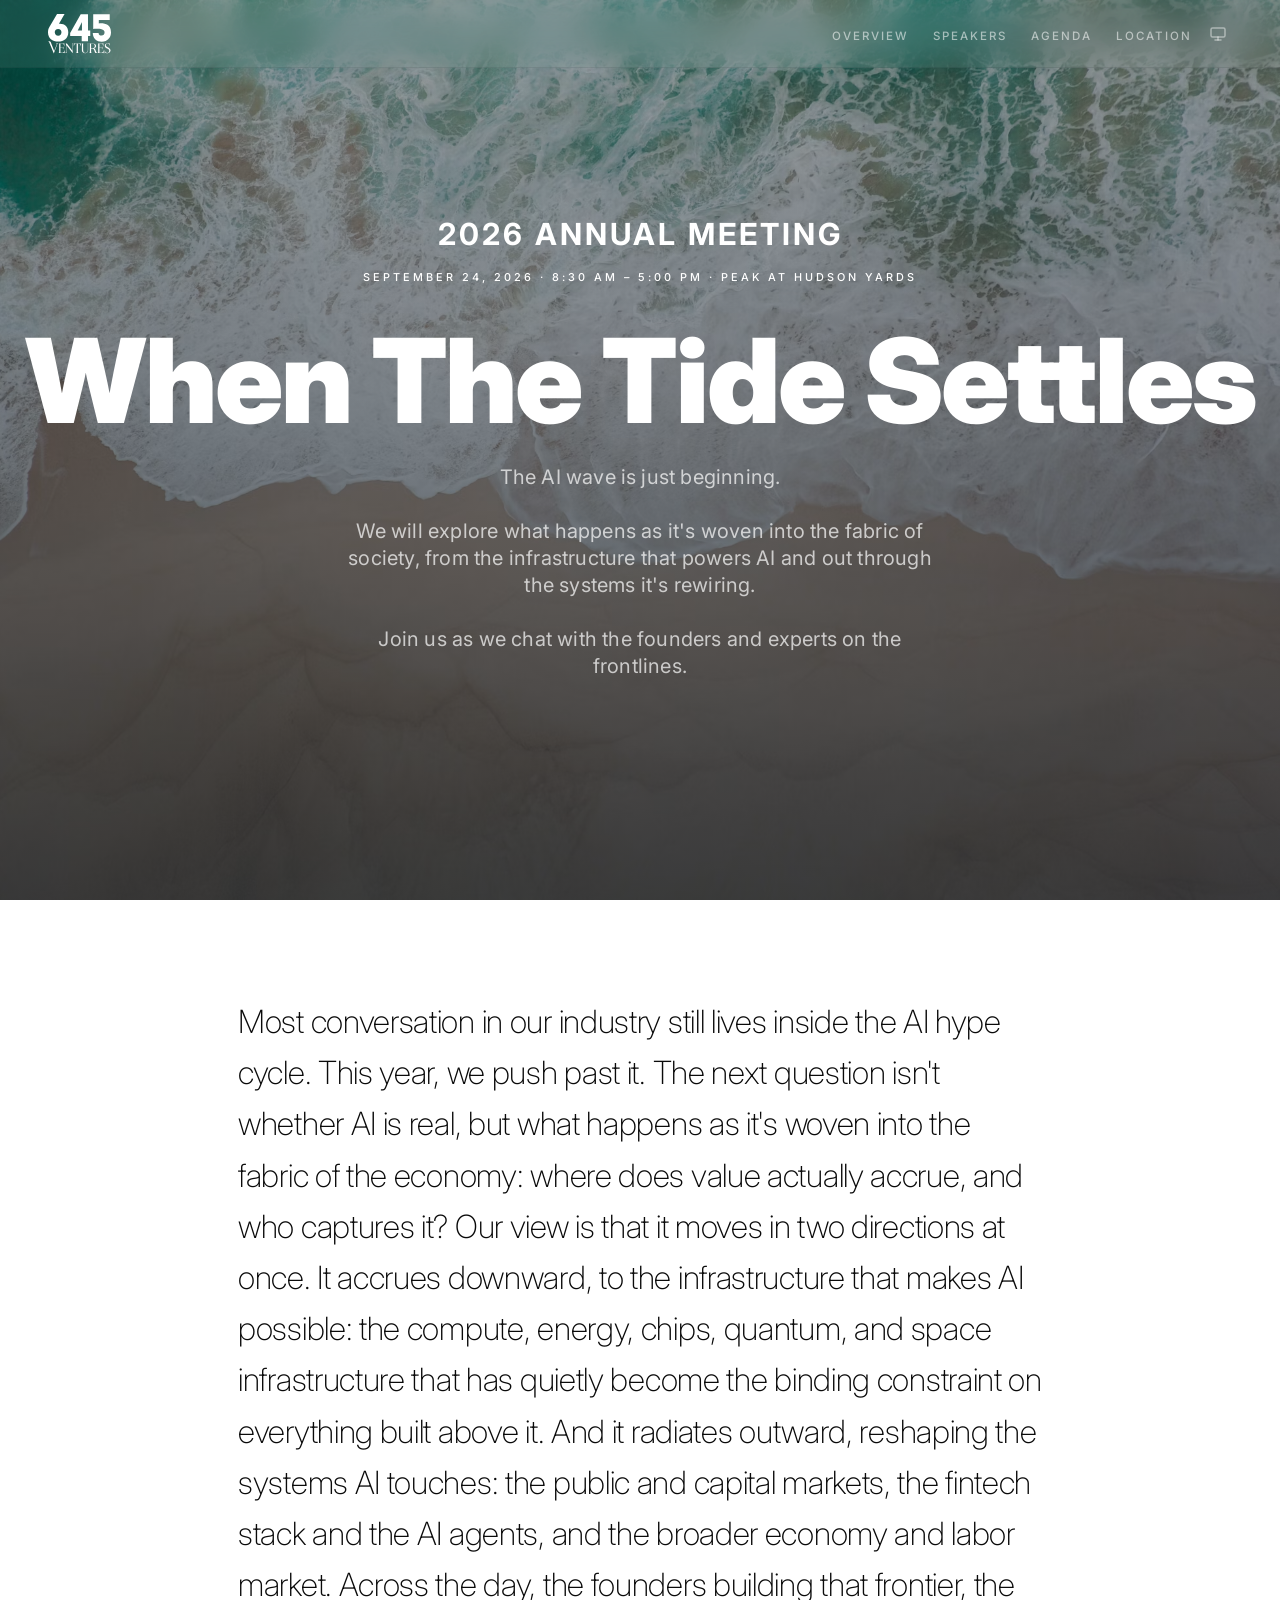
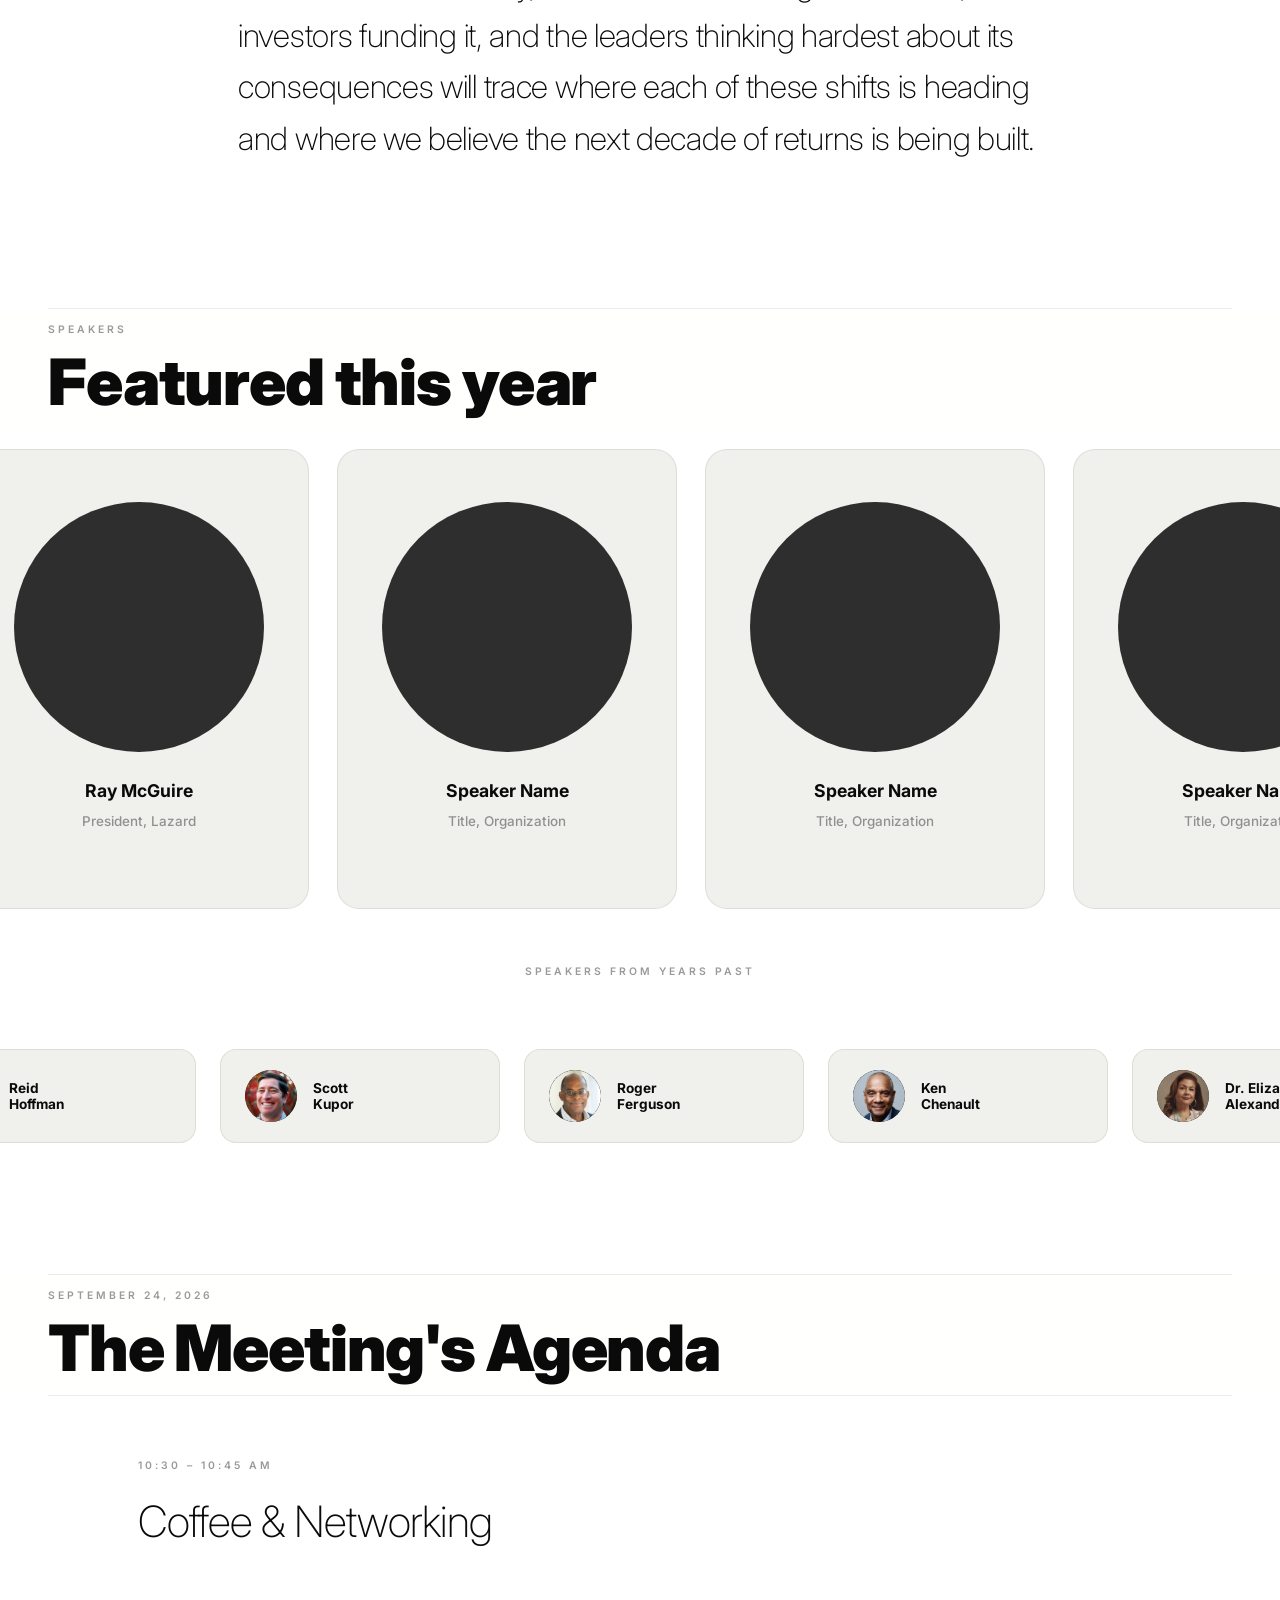
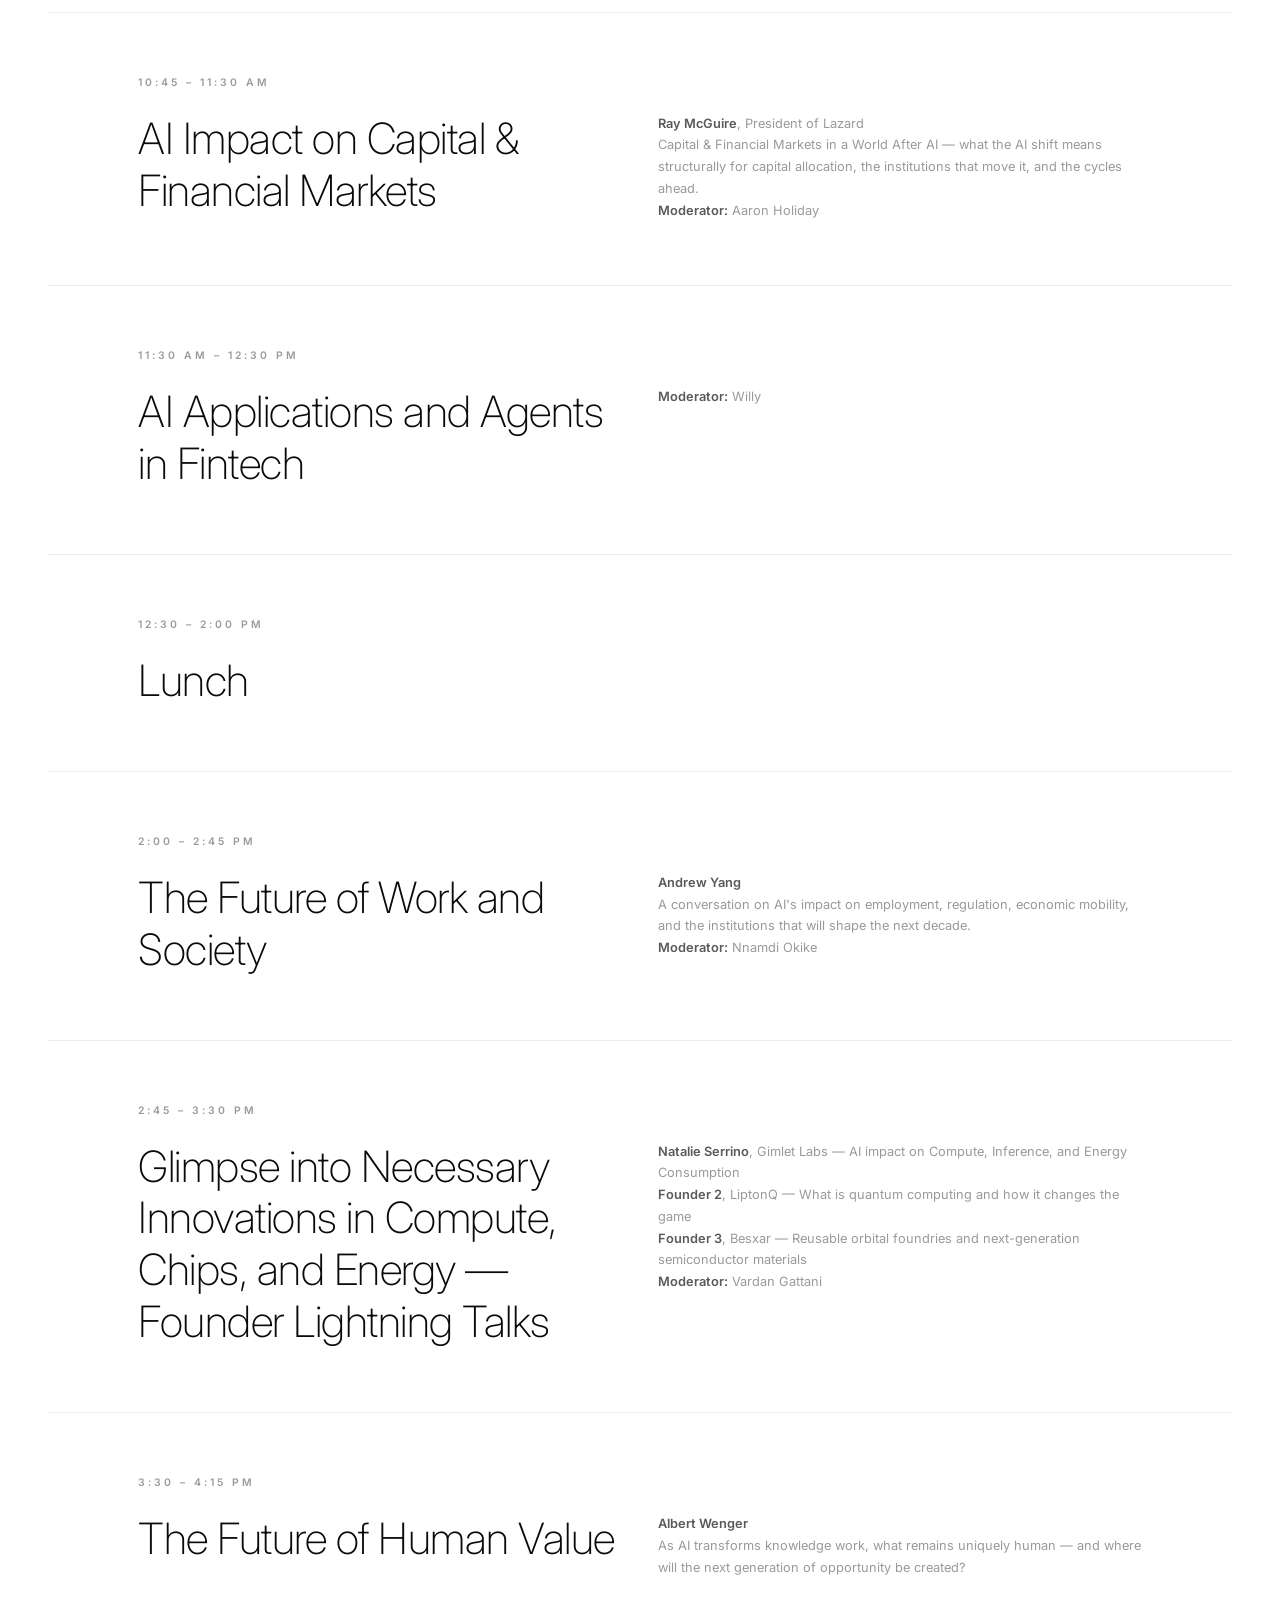
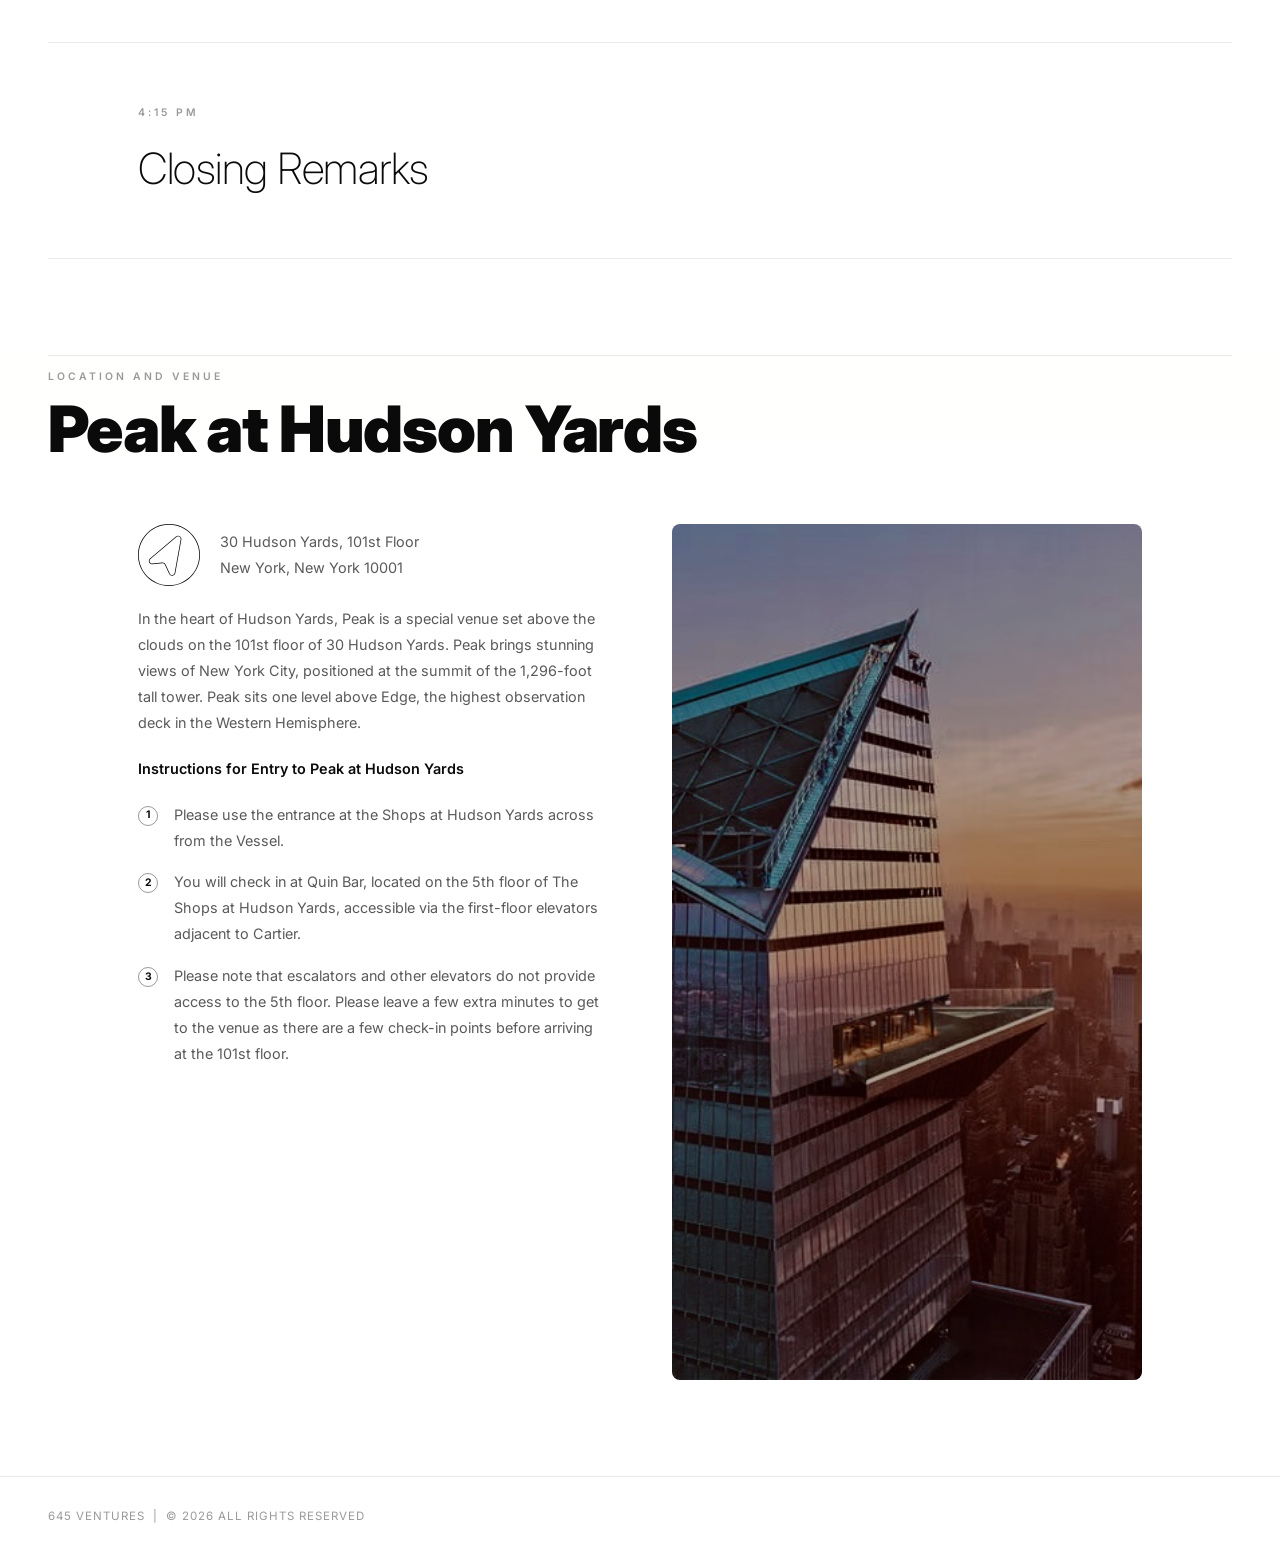
==== index.html @ dc66d17e "Style hero eyebrow, enlarge nav logo, update eyebrow text - Bold hero eyebrow and change to "2026 An" ====
<!DOCTYPE html>
<html lang="en">
<head>
  <meta charset="UTF-8" />
  <meta name="viewport" content="width=device-width, initial-scale=1.0, viewport-fit=cover" />
  <title>645 AGM 2026</title>
  <link rel="preconnect" href="https://fonts.googleapis.com" />
  <link rel="preconnect" href="https://fonts.gstatic.com" crossorigin />
  <link href="https://fonts.googleapis.com/css2?family=Inter:ital,wght@0,100;0,200;0,400;0,500;0,600;0,700;0,900;1,400&display=swap" rel="stylesheet" />
  <link rel="stylesheet" href="styles.css?v=32" />
  <script>
    (function() {
      var saved = localStorage.getItem('theme') || 'system';
      if (saved === 'system') {
        saved = window.matchMedia('(prefers-color-scheme: light)').matches ? 'light' : 'dark';
      }
      document.documentElement.dataset.theme = saved;
    })();
  </script>
</head>
<body>

  <!-- NAV -->
  <nav id="navbar">
    <a href="#" class="nav-logo">
      <img src="images/645-ventures-logo.svg" alt="645 Ventures" class="nav-logo-img" />
    </a>
    <div class="nav-right">
    <button class="nav-hamburger" aria-label="Open menu">&#9776;</button>
    <ul class="nav-links">
      <li><a href="#overview">Overview</a></li>
      <li><a href="#speakers">Speakers</a></li>
      <li><a href="#schedule">Agenda</a></li>
      <li><a href="#location">Location</a></li>
    </ul>
    <div class="theme-toggle" id="theme-toggle">
      <button class="theme-current-btn" id="theme-current-btn" aria-label="Theme"></button>
      <div class="theme-dropdown" id="theme-dropdown">
        <button class="theme-option" data-mode="light">
          <svg width="15" height="15" viewBox="0 0 16 16" fill="none"><circle cx="8" cy="8" r="3" stroke="currentColor" stroke-width="1.5"/><line x1="8" y1="1" x2="8" y2="3" stroke="currentColor" stroke-width="1.5" stroke-linecap="round"/><line x1="8" y1="13" x2="8" y2="15" stroke="currentColor" stroke-width="1.5" stroke-linecap="round"/><line x1="1" y1="8" x2="3" y2="8" stroke="currentColor" stroke-width="1.5" stroke-linecap="round"/><line x1="13" y1="8" x2="15" y2="8" stroke="currentColor" stroke-width="1.5" stroke-linecap="round"/><line x1="2.93" y1="2.93" x2="4.34" y2="4.34" stroke="currentColor" stroke-width="1.5" stroke-linecap="round"/><line x1="11.66" y1="11.66" x2="13.07" y2="13.07" stroke="currentColor" stroke-width="1.5" stroke-linecap="round"/><line x1="2.93" y1="13.07" x2="4.34" y2="11.66" stroke="currentColor" stroke-width="1.5" stroke-linecap="round"/><line x1="11.66" y1="4.34" x2="13.07" y2="2.93" stroke="currentColor" stroke-width="1.5" stroke-linecap="round"/></svg>
          Light
        </button>
        <button class="theme-option" data-mode="dark">
          <svg width="15" height="15" viewBox="0 0 16 16" fill="none"><path d="M14 8.5A6 6 0 1 1 7.5 2 4.5 4.5 0 0 0 14 8.5z" stroke="currentColor" stroke-width="1.5" stroke-linecap="round" stroke-linejoin="round"/></svg>
          Dark
        </button>
        <button class="theme-option" data-mode="system">
          <svg width="15" height="15" viewBox="0 0 16 16" fill="none"><rect x="1" y="2" width="14" height="9" rx="1.5" stroke="currentColor" stroke-width="1.5"/><line x1="5" y1="14" x2="11" y2="14" stroke="currentColor" stroke-width="1.5" stroke-linecap="round"/><line x1="8" y1="11" x2="8" y2="14" stroke="currentColor" stroke-width="1.5" stroke-linecap="round"/></svg>
          System
        </button>
      </div>
    </div>
    </div><!-- /nav-right -->
  </nav>

  <!-- HERO -->
  <section id="hero">
    <div class="hero-content">
      <p class="hero-eyebrow">2026 Annual Meeting</p>
      <p class="hero-meta"><span class="hero-meta-item">September 24, 2026</span><span class="hero-meta-sep">&nbsp;&middot;&nbsp;</span><span class="hero-meta-item">8:30 AM – 5:00 PM</span><span class="hero-meta-sep">&nbsp;&middot;&nbsp;</span><span class="hero-meta-item">Peak at Hudson Yards</span></p>
      <h1 class="hero-title fit-width">When The Tide Settles</h1>
      <p class="hero-subtitle">The AI wave is just beginning.<br><br>We will explore what happens as it's woven into the fabric of society, from the infrastructure that powers AI and out through the systems it's rewiring.<br><br>Join us as we chat with the founders and experts on the frontlines.</p>
    </div>
  </section>

  <!-- OVERVIEW -->
  <section id="overview">
    <p class="overview-desc">
      Most conversation in our industry still lives inside the AI hype cycle. This year, we push past it. The next question isn't whether AI is real, but what happens as it's woven into the fabric of the economy: where does value actually accrue, and who captures it? Our view is that it moves in two directions at once. It accrues downward, to the infrastructure that makes AI possible: the compute, energy, chips, quantum, and space infrastructure that has quietly become the binding constraint on everything built above it. And it radiates outward, reshaping the systems AI touches: the public and capital markets, the fintech stack and the AI agents, and the broader economy and labor market. Across the day, the founders building that frontier, the investors funding it, and the leaders thinking hardest about its consequences will trace where each of these shifts is heading and where we believe the next decade of returns is being built.
    </p>
  </section>

  <!-- FEATURED SPEAKERS -->
  <section id="speakers">
    <div class="speakers-h-outer" id="speakers-h-outer">
      <div class="speakers-h-header">
        <p class="section-label speakers-label">Speakers</p>
        <h2 class="featured-section-title fit-width">Featured this year</h2>
      </div>
      <div class="speakers-h-sticky" id="speakers-h-sticky">
        <div class="speakers-grid" id="featured-speakers-grid"></div>
      </div>
    </div>

    <!-- PREVIOUS NOTABLE SPEAKERS -->
    <div class="previous-speakers-wrapper">
      <p class="section-label previous-label">Speakers from years past</p>
      <div class="prev-scroll-outer">
        <div class="previous-speakers-scroll" id="previous-speakers-scroll"></div>
      </div>
    </div>
  </section>

  <!-- SCHEDULE -->
  <section id="schedule">
    <div class="schedule-header">
      <p class="section-label">September 24, 2026</p>
      <h2 class="schedule-heading fit-width">The Meeting's Agenda</h2>
    </div>
    <div class="schedule-list" id="schedule-list"></div>
  </section>

  <!-- LOCATION -->
  <section id="location">
    <div class="location-inner">
      <div class="location-header">
        <p class="section-label">Location and Venue</p>
        <h2 class="location-title fit-width">Peak at Hudson Yards</h2>
      </div>
      <div class="location-body">
        <div class="location-text">
          <div class="location-address-block">
            <a href="https://maps.google.com/?q=30+Hudson+Yards,+New+York,+NY+10001" target="_blank" class="location-map-link">
              <img src="images/location-icon.svg" class="location-icon-default" alt="Map" />
              <img src="images/location-icon-hover.svg" class="location-icon-hover" alt="Map" />
            </a>
            <div class="location-address-text">
              <p>30 Hudson Yards, 101st Floor</p>
              <p>New York, New York 10001</p>
            </div>
          </div>
          <p>In the heart of Hudson Yards, Peak is a special venue set above the clouds on the 101st floor of 30 Hudson Yards. Peak brings stunning views of New York City, positioned at the summit of the 1,296-foot tall tower. Peak sits one level above Edge, the highest observation deck in the Western Hemisphere.</p>
          <p><strong>Instructions for Entry to Peak at Hudson Yards</strong></p>
          <ol class="location-steps">
            <li>Please use the entrance at the Shops at Hudson Yards across from the Vessel.</li>
            <li>You will check in at Quin Bar, located on the 5th floor of The Shops at Hudson Yards, accessible via the first-floor elevators adjacent to Cartier.</li>
            <li>Please note that escalators and other elevators do not provide access to the 5th floor. Please leave a few extra minutes to get to the venue as there are a few check-in points before arriving at the 101st floor.</li>
          </ol>
        </div>
        <div class="location-image" id="location-image-wrap">
          <img src="images/venue.jpg" alt="Peak at Hudson Yards" />
        </div>
      </div>
    </div>
  </section>

  <footer>
    <p>645 Ventures &nbsp;|&nbsp; &copy; 2026 All Rights Reserved</p>
  </footer>

  <!-- GENERAL VARIANT CONFIG -->
  <!-- hideSections: hide entire sections by ID — "overview", "speakers", "location", "schedule" -->
  <!-- hideLpItems: true = filter out schedule items flagged lpOnly:true in scripts.js -->
  <script>window.SITE_CONFIG = { hideSections: [], hideLpItems: true };</script>
  <script src="scripts.js?v=29"></script>
</body>
</html>
---- styles.css ----
*, *::before, *::after { box-sizing: border-box; margin: 0; padding: 0; }

:root {
  --orange: #FF3300;
  --bg: #111111;
  --bg-raised: #1A1A1A;
  --bg-card: #1F1F1F;
  --border: rgba(255,255,255,0.1);
  --text: #FFFFFF;
  --text-muted: rgba(255,255,255,0.45);
  --text-body: rgba(255,255,255,0.75);
  --font: 'Inter', sans-serif;
  --nav-bg: rgba(0,0,0,0.08);
  --sticky-bg: rgba(17,17,17,0.75);
  --card-bg: #151515;
  --card-bg-hover: #1a1a1a;
  --prev-card-bg: #151515;
}

/* ── LIGHT MODE: NAV AFTER HERO SCROLLS AWAY ── */
[data-theme="light"] #navbar.nav-scrolled .nav-links a { color: var(--text-muted); }
[data-theme="light"] #navbar.nav-scrolled .nav-links a:hover { color: var(--text); }
[data-theme="light"] #navbar.nav-scrolled .theme-current-btn { color: var(--text-muted); }
[data-theme="light"] #navbar.nav-scrolled .theme-current-btn:hover { color: var(--text); }
[data-theme="light"] #navbar.nav-scrolled .nav-hamburger { color: rgba(0,0,0,0.45); }
[data-theme="light"] #navbar.nav-scrolled .nav-hamburger:hover { color: rgba(0,0,0,1); }

/* ── LIGHT MODE HERO OVERRIDES ── */
[data-theme="light"] #hero::before {
  display: none;
}
[data-theme="light"] #hero { border-bottom: none; }

[data-theme="light"] .hero-eyebrow { color: rgba(255,255,255,1); }
[data-theme="light"] .hero-title { color: #ffffff; }
[data-theme="light"] .hero-meta { color: #ffffff; }
[data-theme="light"] .hero-meta-link { color: #ffffff; border-bottom-color: rgba(255,255,255,0.4); }
[data-theme="light"] .hero-subtitle { color: rgba(255,255,255,0.7); }

[data-theme="light"] {
  --bg: #F5F5F2;
  --bg-raised: #EFEFEC;
  --bg-card: #F0F0ED;
  --border: rgba(0,0,0,0.08);
  --text: #0A0A0A;
  --text-muted: rgba(0,0,0,0.4);
  --text-body: rgba(0,0,0,0.65);
  --nav-bg: rgba(245,245,242,0.08);
  --sticky-bg: rgba(245,245,242,0.85);
  --card-bg: #F0F0ED;
  --card-bg-hover: #EAEAE7;
  --prev-card-bg: #F0F0ED;
}

html { scroll-behavior: smooth; scroll-padding-top: 68px; }

body {
  font-family: var(--font);
  /* Keep the document canvas transparent so Safari doesn't tint its toolbar/
     status bar with a solid color (the black/white band). The real page
     background is painted by a fixed layer below. */
  background: transparent;
  color: var(--text);
  -webkit-font-smoothing: antialiased;
}
body::before {
  content: '';
  position: fixed;
  inset: 0;
  z-index: -1;
  background: var(--bg);
}

/* ── NAV ── */
#navbar {
  position: fixed;
  top: 0;
  left: 0;
  right: 0;
  z-index: 100;
  background: var(--nav-bg);
  backdrop-filter: blur(16px);
  -webkit-backdrop-filter: blur(16px);
  display: flex;
  align-items: center;
  justify-content: space-between;
  padding: 0 48px;
  height: 68px;
  border-bottom: 1px solid var(--border);
}

.nav-logo {
  text-decoration: none;
  display: flex;
  align-items: center;
}

.nav-logo-img {
  height: 40px;
  width: auto;
  display: block;
  filter: brightness(0) invert(1); /* white in hero */
  transition: filter 0.4s ease;
}
.nav-logo:hover .nav-logo-img {
  filter: none; /* red on hover */
}
#navbar.nav-scrolled .nav-logo-img {
  filter: brightness(0); /* black after hero (light mode) */
}
[data-theme="dark"] #navbar.nav-scrolled .nav-logo-img {
  filter: brightness(0) invert(1); /* white after hero in dark mode */
}
#navbar.nav-scrolled .nav-logo:hover .nav-logo-img {
  filter: none; /* red on hover after hero */
}

.nav-right {
  display: flex;
  align-items: center;
  gap: 12px;
}

.nav-links {
  list-style: none;
  display: flex;
  align-items: center;
  gap: 24px;
}
.nav-links a {
  text-decoration: none;
  color: rgba(255,255,255,0.55);
  font-weight: 500;
  font-size: 0.72rem;
  letter-spacing: 2px;
  text-transform: uppercase;
  transition: color 0.2s;
}
.nav-links a:hover { color: rgba(255,255,255,1); }

.nav-register {
  border: 1px solid rgba(255,255,255,0.3) !important;
  border-radius: 30px;
  padding: 8px 22px !important;
  color: var(--text) !important;
  transition: border-color 0.2s, background 0.2s !important;
}
.nav-register:hover {
  border-color: var(--text) !important;
  background: rgba(255,255,255,0.07) !important;
}

.nav-hamburger {
  display: none;
  background: none;
  border: none;
  color: rgba(255,255,255,0.45);
  font-size: 1.5rem;
  cursor: pointer;
  align-items: center;
  justify-content: center;
  transition: color 0.25s ease;
}
.nav-hamburger:hover { color: rgba(255,255,255,1); }

/* Full-screen hamburger menu overlay (built at body level by scripts.js) */
.mobile-menu { display: none; }
body.menu-open .mobile-menu {
  display: flex;
  flex-direction: column;
  align-items: center;
  justify-content: center;
  gap: 72px; /* extremely generous spacing between items */
  position: fixed;
  inset: 0;
  z-index: 90; /* below the nav bar (100) so the close button stays tappable */
  background: var(--sticky-bg); /* keep the translucent opacity level */
  backdrop-filter: blur(24px);  /* blur everything behind */
  -webkit-backdrop-filter: blur(24px);
}
.mobile-menu a {
  font-family: var(--font); /* Inter */
  font-size: 1.9rem;
  font-weight: 900;
  letter-spacing: -0.018em;
  text-transform: none; /* title case, as authored */
  text-decoration: none;
  color: var(--text-body);
  transition: color 0.2s;
}
.mobile-menu a:hover { color: var(--text); }

.theme-toggle {
  position: relative;
}

.theme-current-btn {
  background: none;
  border: none;
  color: rgba(255,255,255,0.45);
  cursor: pointer;
  padding: 6px;
  border-radius: 6px;
  display: flex;
  align-items: center;
  justify-content: center;
  transition: color 0.25s ease;
}
.theme-current-btn:hover { color: rgba(255,255,255,1); }

.theme-dropdown {
  display: none;
  position: absolute;
  right: 0;
  top: calc(100% + 10px);
  background: var(--bg-raised);
  border: 1px solid var(--border);
  border-radius: 10px;
  padding: 6px;
  min-width: 140px;
  flex-direction: column;
  gap: 2px;
  box-shadow: 0 8px 24px rgba(0,0,0,0.15);
  z-index: 200;
}
.theme-dropdown.open { display: flex; }

.theme-option {
  display: flex;
  align-items: center;
  gap: 10px;
  background: none;
  border: none;
  color: var(--text-muted);
  font-family: var(--font);
  font-size: 0.82rem;
  font-weight: 500;
  padding: 8px 12px;
  border-radius: 6px;
  cursor: pointer;
  width: 100%;
  transition: background 0.15s, color 0.15s;
}
.theme-option:hover { background: var(--border); color: var(--text); }
.theme-option.active { color: var(--text); }

/* ── HERO ── */
#hero {
  display: flex;
  flex-direction: column;
  align-items: center;
  justify-content: center;
  min-height: 100vh;
  padding: 68px 24px 64px;
  background-image: url('images/water/Coastline%201.avif'); /* fallback; overridden by JS */
  background-size: cover;
  background-position: center;
  position: relative;
}
#hero::after {
  content: '';
  position: absolute;
  inset: 0;
  /* Scrim keeps the white hero text legible over the bright coastline photos */
  background: linear-gradient(to bottom, rgba(8,22,34,0.33) 0%, rgba(8,22,34,0.50) 50%, rgba(8,22,34,0.68) 100%);
  pointer-events: none;
}
#hero > * { position: relative; z-index: 1; }

.hero-content {
  text-align: center;
  width: 100%; /* stable target width for the fit-width title */
}
.hero-eyebrow {
  font-size: 1.9rem;
  font-weight: 700;
  letter-spacing: 3px;
  text-transform: uppercase;
  color: rgba(255,255,255,1);
  margin-bottom: 14px;
}
.hero-title {
  font-size: clamp(3rem, 8vw, 7rem);
  font-weight: 900;
  letter-spacing: -0.018em;
  line-height: 1;
  color: var(--text);
  margin-bottom: 24px;
  --fit-max: 120px;
}

/* Headers scaled by JS (fitHeaders) to span the full viewport width */
.fit-width { white-space: nowrap; }

.hero-meta {
  margin-top: 0;
  margin-bottom: 32px;
  font-size: 0.68rem;
  font-weight: 500;
  letter-spacing: 3px;
  text-transform: uppercase;
  color: #ffffff;
  line-height: 2.2;
}

.hero-meta-link {
  color: #ffffff;
  text-decoration: none;
  border-bottom: 1px solid rgba(255,255,255,0.2);
  transition: color 0.2s, border-color 0.2s;
}
.hero-meta-link:hover {
  color: var(--text);
  border-color: rgba(255,255,255,0.6);
}

.hero-subtitle {
  font-size: clamp(1rem, 2vw, 1.25rem);
  color: rgba(255,255,255,0.7);
  font-weight: 400;
  max-width: 600px;
  margin: 0 auto;
  line-height: 1.35;
  letter-spacing: 0.2px;
  margin-bottom: 8px;
}

.btn-register {
  display: inline-block;
  background: transparent;
  color: var(--text);
  border: 1px solid var(--text-muted);
  font-weight: 600;
  font-size: 0.72rem;
  letter-spacing: 2.5px;
  text-transform: uppercase;
  text-decoration: none;
  padding: 14px 48px;
  border-radius: 40px;
  transition: border-color 0.2s, background 0.2s, transform 0.15s;
}
.btn-register:hover {
  border-color: var(--text);
  background: rgba(255,255,255,0.08);
  transform: translateY(-1px);
}

/* ── SHARED SECTION LABEL ── */
.section-label {
  font-size: 0.65rem;
  font-weight: 600;
  letter-spacing: 3px;
  text-transform: uppercase;
  color: var(--text-muted);
  margin-bottom: 12px;
}

/* ── OVERVIEW ── */
#overview {
  padding: 96px 48px;
  max-width: 900px;
  margin: 0 auto;
}
.overview-title {
  font-size: clamp(2rem, 5vw, 3.4rem);
  font-weight: 900;
  line-height: 1.05;
  letter-spacing: -1px;
  margin-bottom: 8px;
}
.overview-title span {
  color: var(--orange);
}
.overview-theme {
  font-size: clamp(1rem, 2.5vw, 1.4rem);
  font-weight: 400;
  font-style: italic;
  color: var(--text-body);
  margin-bottom: 32px;
}
.overview-desc {
  font-size: 2rem;
  font-weight: 200;
  line-height: 1.6;
  color: var(--text);
  max-width: 820px;
  margin-bottom: 48px;
  letter-spacing: -0.3px;
}
.overview-meta {
  display: flex;
  flex-direction: column;
  gap: 6px;
  border-left: 2px solid var(--orange);
  padding-left: 20px;
}
.overview-meta p {
  font-size: 0.9rem;
  color: var(--text-muted);
  line-height: 1.6;
}
.overview-meta p strong {
  color: var(--text);
  font-weight: 600;
}

/* ── FEATURED SPEAKERS ── */
#speakers {}

#speakers::before,
#location::before,
#schedule::before {
  content: '';
  display: block;
  height: 1px;
  background: var(--border);
  /* Span the full viewport minus the 48px page gutters, breaking out of any
     max-width container (e.g. #schedule) so all dividers line up edge to edge. */
  width: calc(100vw - 96px);
  margin-left: calc(50% - 50vw + 48px);
  margin-right: 0;
}

.speakers-h-outer {
  padding-bottom: 36px;
}

.speakers-h-sticky {
  overflow-x: auto;
  scrollbar-width: none;
  padding: 20px 0;
}
.speakers-h-sticky::-webkit-scrollbar { display: none; }


.speakers-grid {
  display: flex;
  gap: 28px;
  padding: 0 48px;
  width: max-content;
}

.speaker-card {
  background: var(--card-bg);
  border: 1px solid var(--border);
  border-radius: 22px;
  width: 340px;
  height: 460px;
  padding: 52px 36px 40px;
  text-align: center;
  display: flex;
  flex-direction: column;
  align-items: center;
  transition: border-color 0.3s, transform 0.3s ease, background 0.3s;
  flex-shrink: 0;
  position: relative;
}
.speaker-card:hover {
  border-color: rgba(128,128,128,0.3);
  background: var(--card-bg-hover);
  transform: scale(1.05);
}

.speaker-card img,
.speaker-photo-placeholder {
  width: 250px;
  height: 250px;
  border-radius: 50%;
  object-fit: cover;
  margin: 0 auto 28px;
  display: block;
  background: #2e2e2e;
  flex-shrink: 0;
}
.speaker-card .speaker-name {
  font-size: 1.1rem;
  font-weight: 700;
  margin-bottom: 10px;
  color: var(--text);
}
.speaker-card .speaker-title {
  font-size: 0.84rem;
  color: var(--text-muted);
  font-weight: 500;
  line-height: 1.5;
}

.speakers-empty {
  padding: 60px 48px;
  color: var(--text-muted);
  font-style: italic;
  font-size: 0.9rem;
}

/* ── FEATURED IN 2026 TITLE ── */
.speakers-h-header {
  height: 120px;
  padding: 0 48px;
  display: flex;
  flex-direction: column;
  justify-content: center;
  position: sticky;
  top: 68px;
  z-index: 10;
  isolation: isolate;
}

/* Fade the blurred backdrop out toward the bottom so there's no hard edge */
.speakers-h-header::before,
.location-header::before,
.schedule-header::before {
  content: '';
  position: absolute;
  inset: 0;
  z-index: -1;
  background: var(--nav-bg);
  backdrop-filter: blur(16px);
  -webkit-backdrop-filter: blur(16px);
  -webkit-mask-image: linear-gradient(to bottom, #000 45%, transparent 100%);
  mask-image: linear-gradient(to bottom, #000 45%, transparent 100%);
  pointer-events: none;
}
.featured-section-title {
  font-size: clamp(2.4rem, 5vw, 3.6rem);
  font-weight: 900;
  letter-spacing: -0.018em;
  line-height: 1.05;
  color: var(--text);
  --fit-max: 64px;
}

/* ── PREVIOUS NOTABLE SPEAKERS ── */
.previous-speakers-wrapper {
  padding: 0 0 96px;
}
.previous-label {
  text-align: center;
  margin-bottom: 36px;
}

.prev-scroll-outer {
  overflow-x: auto;
  scrollbar-width: none;
}
.prev-scroll-outer::-webkit-scrollbar { display: none; }

.previous-speakers-scroll {
  display: flex;
  align-items: center;
  /* Reserve the tallest expanded card (~129px) PLUS this row's 16px top/bottom
     padding so a hovered card grows symmetrically into the slack — without
     ever resizing the row, which would shift the siblings and the section below. */
  min-height: 164px;
  gap: 24px;
  padding: 16px 48px;
  width: max-content;
}

.prev-speaker {
  display: flex;
  align-items: center;
  gap: 16px;
  width: 280px;
  padding: 20px 24px;
  background: var(--prev-card-bg);
  border: 1px solid var(--border);
  border-radius: 16px;
  cursor: default;
  transition: background 0.2s, border-color 0.2s, transform 0.3s ease;
  flex-shrink: 0;
}
.prev-speaker:hover {
  background: var(--card-bg-hover);
  border-color: rgba(128,128,128,0.3);
  transform: scale(1.05);
}

.prev-speaker img,
.prev-photo-placeholder {
  width: 52px;
  height: 52px;
  border-radius: 50%;
  object-fit: cover;
  flex-shrink: 0;
  background: #2e2e2e;
}

.prev-speaker-info {
  min-width: 0;
}

.prev-speaker-name {
  display: flex;
  flex-direction: column;
  line-height: 1.2;
}
.prev-speaker-name span {
  font-size: 0.85rem;
  font-weight: 700;
  color: var(--text);
  white-space: nowrap;
  overflow: hidden;
  text-overflow: ellipsis;
}

.prev-speaker-title {
  font-size: 0.72rem;
  color: var(--text-muted);
  font-weight: 500;
  line-height: 1.4;
  max-height: 0;
  overflow: hidden;
  opacity: 0;
  margin-top: 0;
  transition: max-height 0.25s ease, opacity 0.2s ease, margin-top 0.25s ease;
}
.prev-speaker:hover .prev-speaker-title {
  max-height: 48px;
  opacity: 1;
  margin-top: 6px;
}

/* ── LOCATION ── */
#location {}

.location-inner {
  max-width: 1100px;
  margin: 0 auto;
  padding: 0 48px 96px;
  display: flex;
  flex-direction: column;
  gap: 48px;
}

.location-body {
  display: grid;
  grid-template-columns: 1fr 1fr;
  gap: 64px;
  align-items: start;
}
.location-title {
  font-size: clamp(2.4rem, 5vw, 3.6rem);
  font-weight: 900;
  letter-spacing: -0.018em;
  line-height: 1.05;
  --fit-max: 64px;
}
.location-text p {
  font-size: 0.9rem;
  line-height: 1.8;
  color: var(--text-body);
  margin-bottom: 20px;
}
.location-header {
  /* break out of the 1100px container so the title can span the viewport */
  width: 100vw;
  margin-left: calc(50% - 50vw);
  height: 120px;
  padding: 0 48px;
  display: flex;
  flex-direction: column;
  justify-content: center;
  position: sticky;
  top: 68px;
  z-index: 10;
  isolation: isolate;
}

.location-text .section-label {
  font-size: 0.65rem;
  color: var(--text-muted);
  margin-bottom: 12px;
}
.location-text strong { color: var(--text); font-weight: 600; }

.location-address-block {
  display: flex;
  align-items: center;
  gap: 20px;
  margin-bottom: 20px;
}

.location-map-link {
  display: flex;
  flex-shrink: 0;
  line-height: 0;
}
.location-icon-default,
.location-icon-hover {
  width: 62px;
  height: 62px;
}
.location-icon-hover { display: none; }
.location-map-link:hover .location-icon-default { display: none; }
.location-map-link:hover .location-icon-hover { display: flex; }
/* SVGs are white-filled (for dark mode); render them dark in light mode */
[data-theme="light"] .location-icon-default,
[data-theme="light"] .location-icon-hover { filter: brightness(0); }

.location-address-text p {
  font-size: 0.9rem;
  line-height: 1.8;
  color: var(--text-body);
  margin-bottom: 0;
}

.location-steps {
  list-style: none;
  counter-reset: steps;
  display: flex;
  flex-direction: column;
  gap: 16px;
  margin-top: 4px;
}
.location-steps li {
  counter-increment: steps;
  display: flex;
  gap: 16px;
  font-size: 0.9rem;
  line-height: 1.8;
  color: var(--text-body);
}
.location-steps li::before {
  content: counter(steps);
  font-size: 0.65rem;
  font-weight: 700;
  color: var(--text);
  border: 1px solid var(--text-muted);
  border-radius: 50%;
  width: 20px;
  height: 20px;
  display: flex;
  align-items: center;
  justify-content: center;
  flex-shrink: 0;
  margin-top: 4px;
}

.location-image {
  border-radius: 8px;
  overflow: hidden;
}
.location-image img {
  width: 100%;
  height: auto;
  display: block;
  filter: brightness(0.85);
}
.location-image-placeholder {
  width: 100%;
  height: 100%;
  min-height: 440px;
  background: var(--bg-card);
  border: 1px solid var(--border);
  border-radius: 4px;
  display: flex;
  align-items: center;
  justify-content: center;
  color: var(--text-muted);
  font-size: 0.8rem;
  letter-spacing: 1px;
}

/* ── SCHEDULE ── */
#schedule {
  padding: 0 48px 96px;
  max-width: 1100px;
  margin: 0 auto;
}
.schedule-header {
  /* break out of the 1100px container so the title can span the viewport */
  width: 100vw;
  margin-left: calc(50% - 50vw);
  height: 120px;
  padding: 0 48px;
  display: flex;
  flex-direction: column;
  justify-content: center;
  position: sticky;
  top: 68px;
  z-index: 10;
  margin-bottom: 0;
  isolation: isolate;
}
.schedule-heading {
  font-size: clamp(2.4rem, 5vw, 3.6rem);
  font-weight: 900;
  letter-spacing: -0.018em;
  line-height: 1.05;
  --fit-max: 64px;
}

.schedule-date-label {
  font-size: 0.85rem;
  font-weight: 700;
  color: var(--orange);
  margin-bottom: 2px;
}

.schedule-list { display: flex; flex-direction: column; }

.schedule-row {
  display: grid;
  grid-template-columns: 1fr 1fr;
  grid-template-rows: auto auto;
  gap: 24px 36px;
  padding: 64px 0;
  position: relative;
}
/* Separator lines span the full viewport minus the 48px page gutters, matching
   the section dividers, even though the rows sit inside the 1100px column. */
.schedule-row::before,
.schedule-row:last-child::after {
  content: '';
  position: absolute;
  left: 50%;
  transform: translateX(-50%);
  width: calc(100vw - 96px);
  height: 1px;
  background: var(--border);
}
.schedule-row::before { top: 0; }
.schedule-row:last-child::after { bottom: 0; }

.schedule-time {
  grid-column: 1 / -1;
  font-size: 0.65rem;
  font-weight: 600;
  color: var(--text-muted);
  letter-spacing: 3px;
  text-transform: uppercase;
  white-space: nowrap;
}

.schedule-event { grid-column: 1; }
.schedule-speakers { grid-column: 2; }
.schedule-event {
  font-size: clamp(1.8rem, 3.75vw, 2.7rem);
  font-weight: 200;
  line-height: 1.2;
  color: var(--text);
  letter-spacing: -0.5px;
}
.schedule-speakers {
  font-size: 0.8rem;
  color: var(--text-muted);
  line-height: 1.7;
}
.schedule-speakers strong {
  color: var(--text-body);
  font-weight: 600;
}

.schedule-empty {
  padding: 48px 0;
  color: var(--text-muted);
  font-style: italic;
  font-size: 0.9rem;
  border-top: 1px solid var(--border);
}

/* ── FOOTER ── */
footer {
  border-top: 1px solid var(--border);
  padding: 32px 48px;
  display: flex;
  align-items: center;
  justify-content: space-between;
}
footer p {
  font-size: 0.72rem;
  color: var(--text-muted);
  letter-spacing: 1px;
  text-transform: uppercase;
}

/* ── RESPONSIVE ── */
@media (max-width: 900px) {
  #navbar { padding: 0 24px; }
  .nav-links { display: none; }
  .nav-hamburger { display: flex; }
  .nav-right { gap: 24px; }
  footer { padding: 24px; flex-direction: column; gap: 8px; text-align: center; }

}

/* ── MOBILE: single column ── */
@media (max-width: 768px) {
  /* Page gutters drop to 24px; section content panels handle their own sides */
  #overview { padding: 64px 24px; }
  #speakers { padding: 64px 0; }
  #schedule { padding: 0 24px 64px; }

  /* Hero title: one word per line, larger */
  .hero-title {
    white-space: normal;
    word-spacing: 100vw; /* forces a line break after every word */
    font-size: clamp(3.5rem, 18vw, 5rem);
    line-height: 1.02;
  }

  /* Overview paragraph: smaller body text on mobile */
  .overview-desc { font-size: 1.15rem; line-height: 1.55; margin-bottom: 32px; }

  /* Section headers: auto height with smaller fitted titles */
  .speakers-h-header,
  .location-header,
  .schedule-header {
    height: auto;
    min-height: 0;
    padding: 28px 24px;
  }
  .featured-section-title,
  .location-title,
  .schedule-heading { --fit-max: 32px; }

  /* Full-bleed section dividers + agenda lines align to the 24px gutters */
  #speakers::before,
  #location::before,
  #schedule::before {
    width: calc(100vw - 48px);
    margin-left: calc(50% - 50vw + 24px);
  }
  .schedule-row::before,
  .schedule-row:last-child::after { width: calc(100vw - 48px); }

  /* Location: text first, image below, cropped to landscape */
  .location-inner { padding: 0 24px 64px; }
  .location-body { grid-template-columns: 1fr; gap: 32px; }
  .location-image { border-radius: 12px; }
  .location-image img { aspect-ratio: 3 / 2; object-fit: cover; height: auto; }

  /* Agenda: smaller heading, description stacked under each event title */
  .schedule-row {
    grid-template-columns: 1fr;
    gap: 20px 0;
    padding: 40px 0;
  }
  .schedule-event,
  .schedule-speakers { grid-column: 1; }
  .schedule-event { font-size: 1.7rem; }

  /* Horizontal carousels scroll full-bleed to the viewport edge (the scroll
     containers have no side padding); only the first card is inset 24px so it
     lines up with the rest of the page. */
  .speakers-grid { padding: 0 24px; gap: 36px; }
  .previous-speakers-scroll { padding: 16px 24px; }
  /* Featured cards: ~75% size with more breathing room between them */
  .speaker-card { width: 215px; height: auto; padding: 26px 18px; }
  .speaker-card img,
  .speaker-photo-placeholder { width: 135px; height: 135px; margin-bottom: 14px; }
  .speaker-card .speaker-name { font-size: 0.95rem; }
  .speaker-card .speaker-title { font-size: 0.72rem; }
  /* Previous-speaker cards stay wide enough to read the full name */
  .prev-speaker { width: 260px; }
}

@media (max-width: 500px) {
  .hero-meta-sep { display: none; }
  .hero-meta-item { display: block; }
  .hero-meta { line-height: 1.4; }
  .hero-eyebrow { font-size: 0.75rem; font-weight: 700; }
}
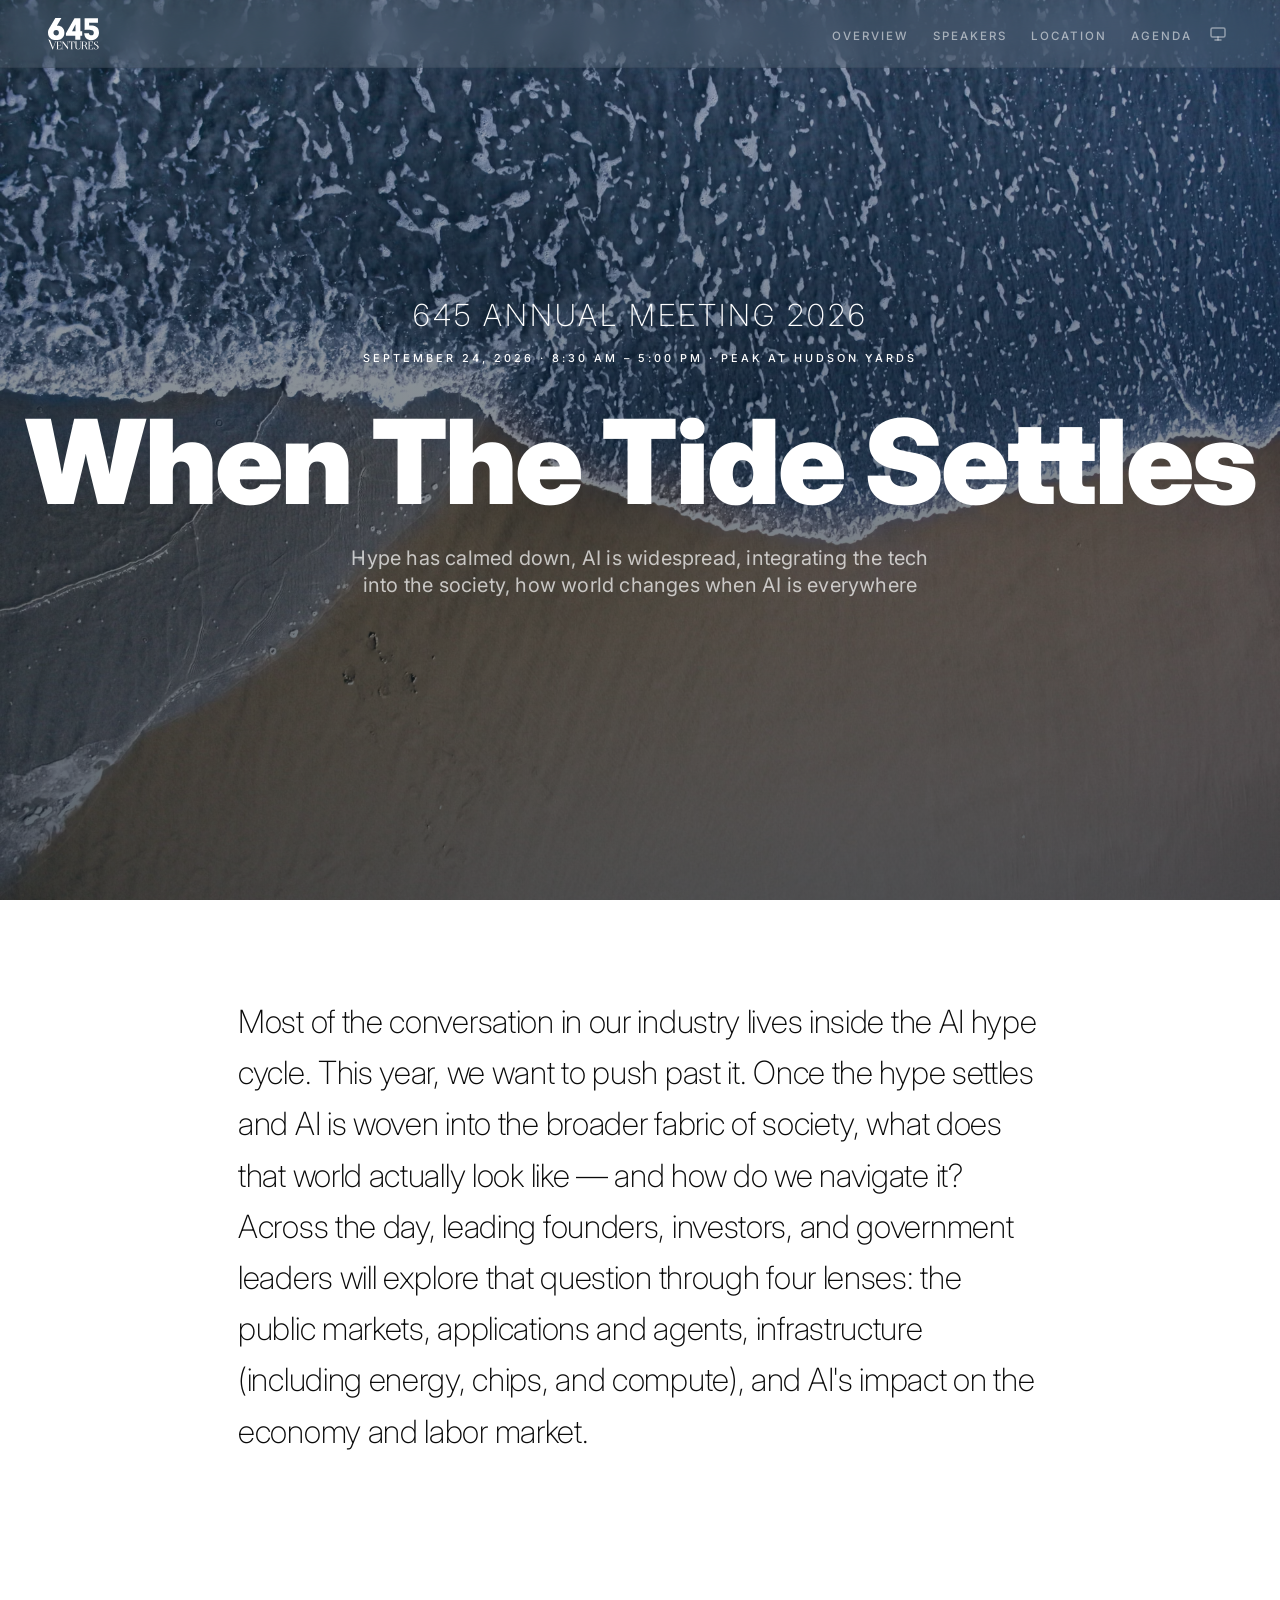
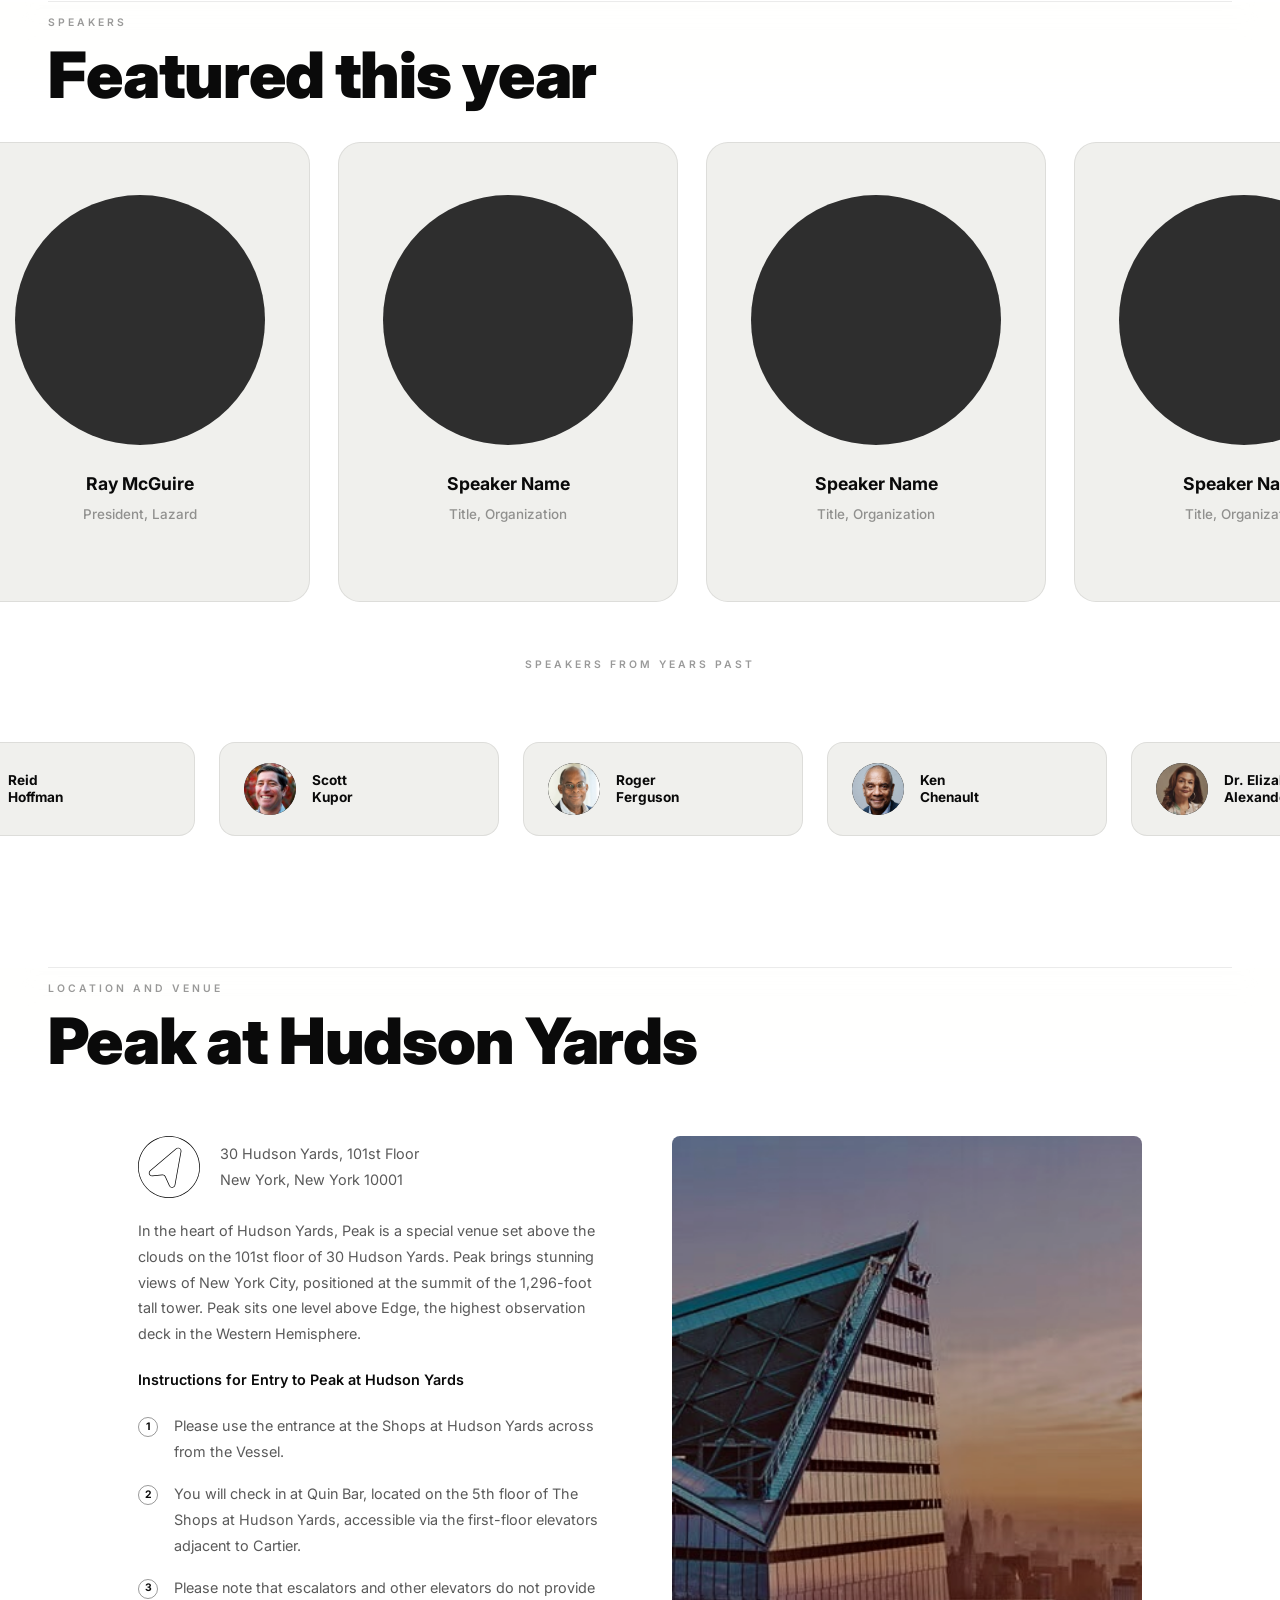
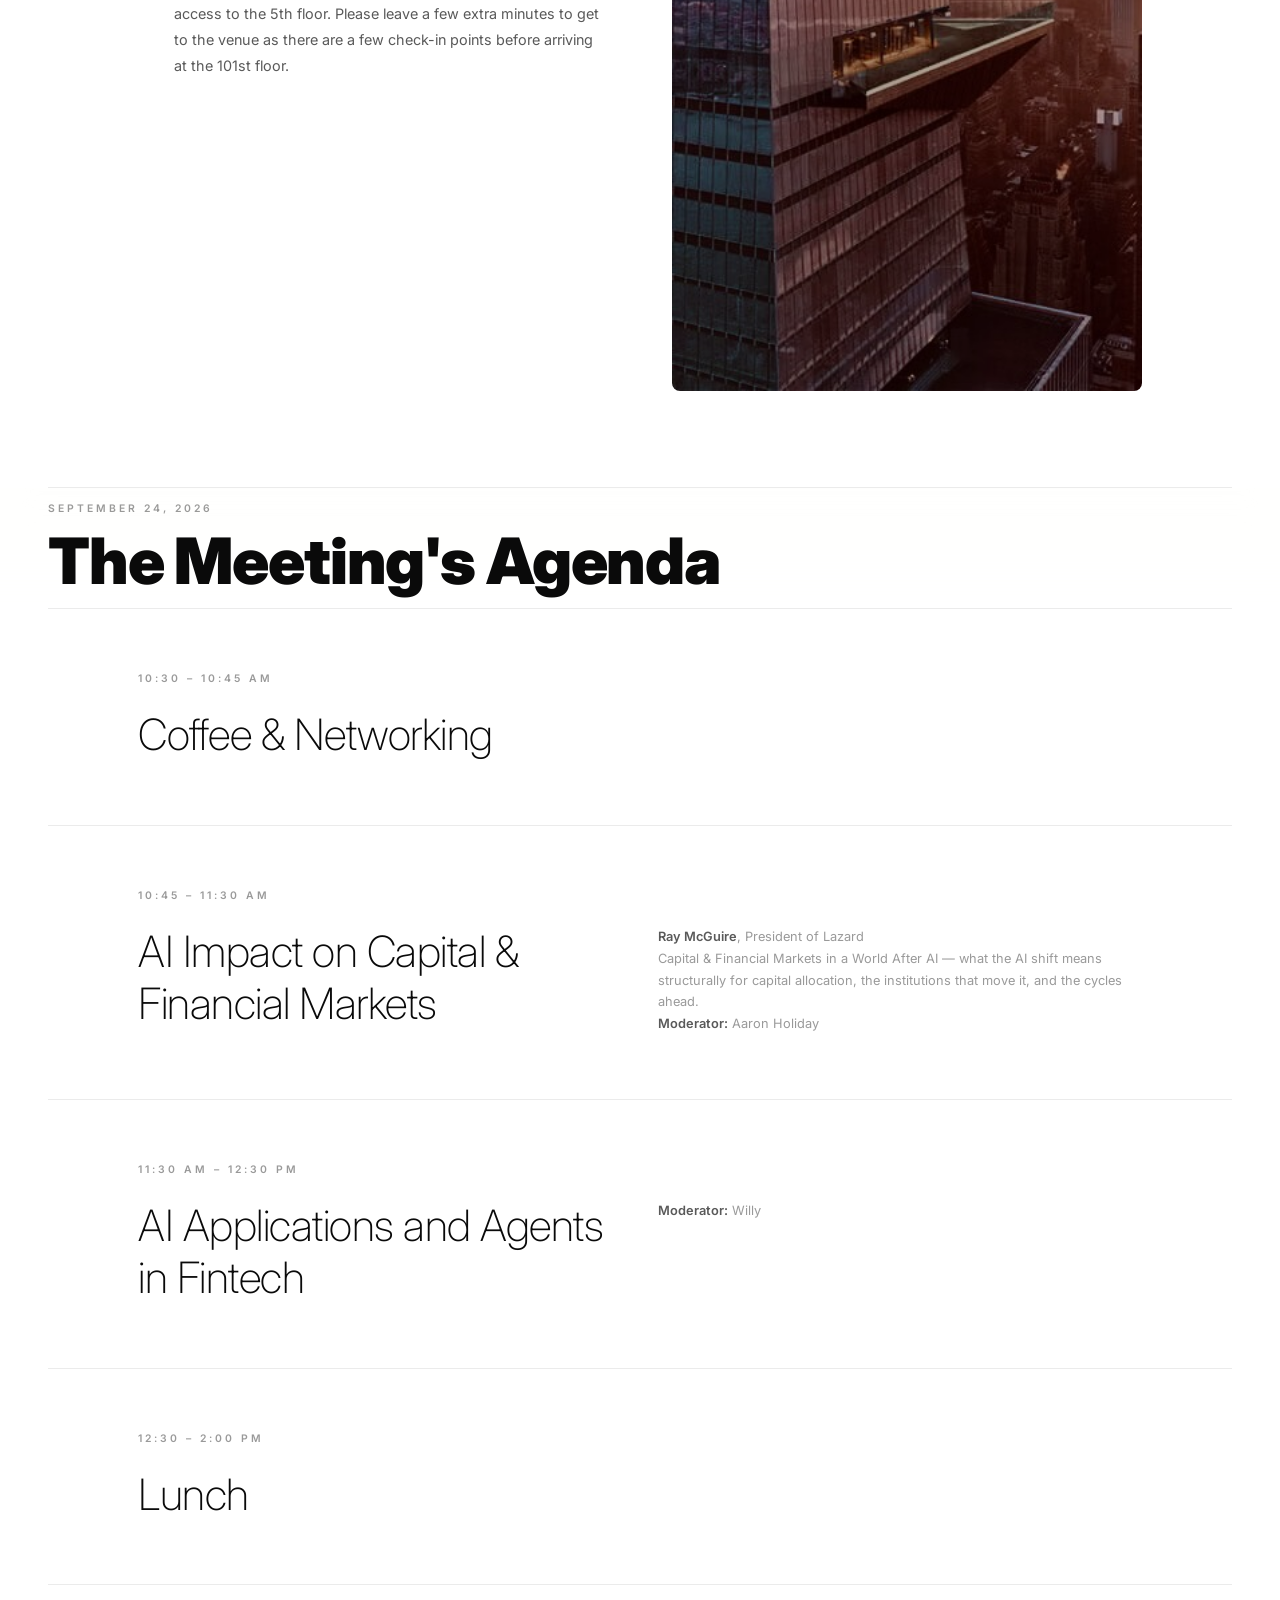
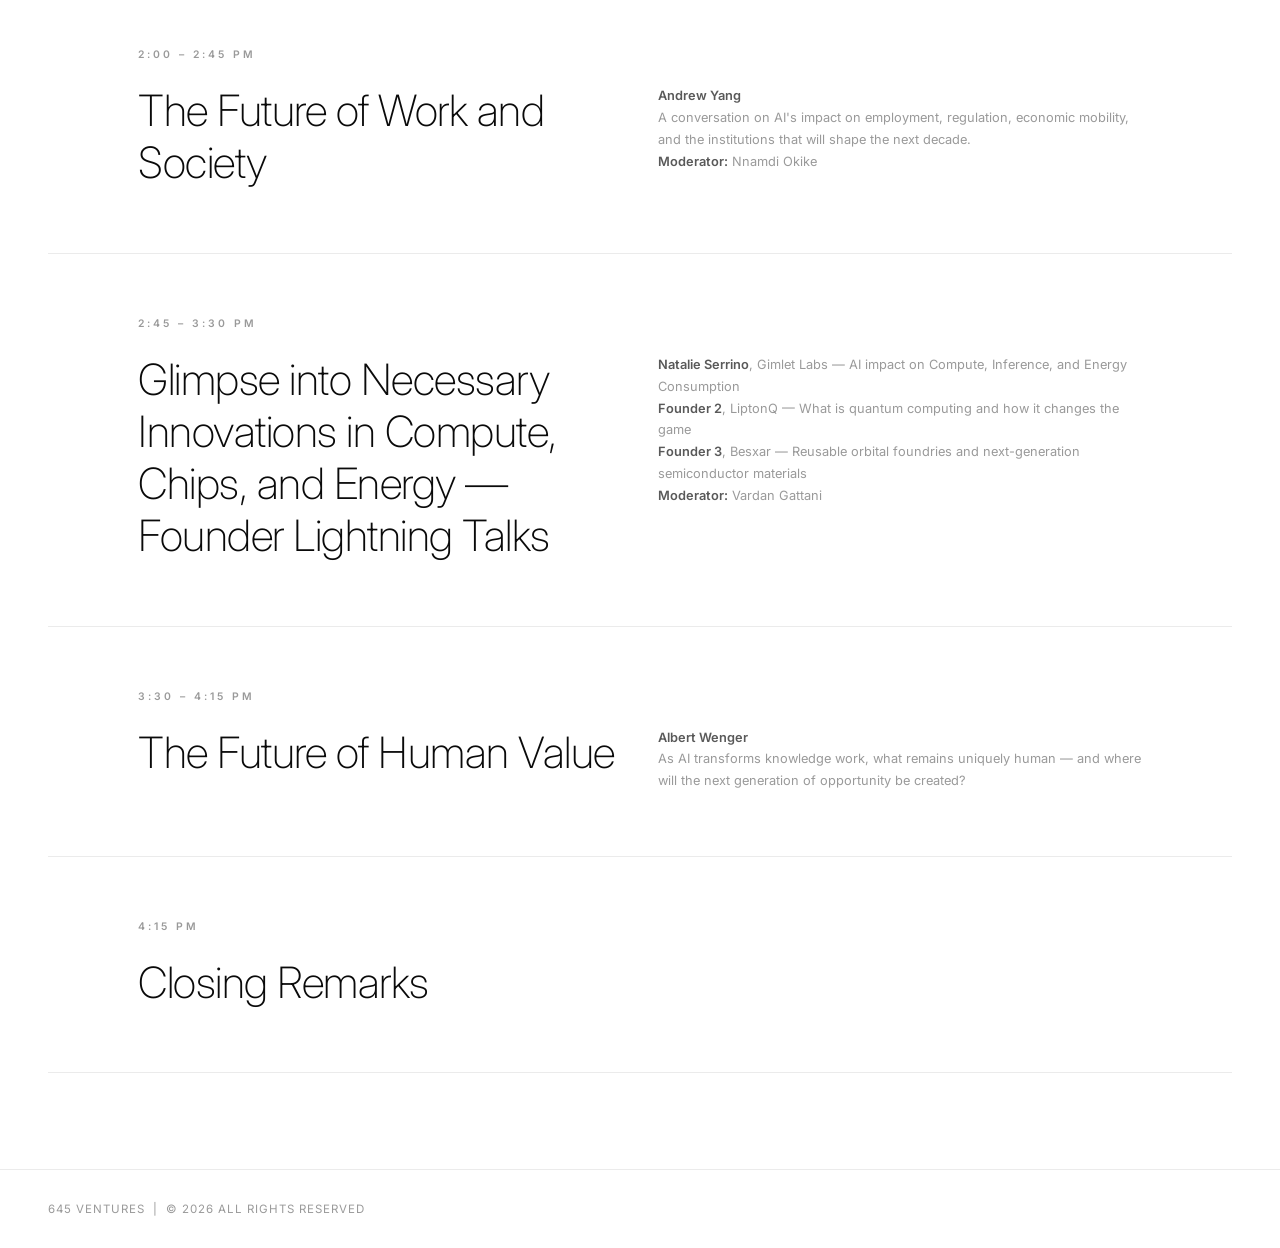
==== commit 38ddddc7: "Add mobile hamburger menu and mobile display fixes - Full-screen blurred hamburger overlay (scripts." ====
--- a/index.html
+++ b/index.html
@@ -30,8 +30,8 @@
     <ul class="nav-links">
       <li><a href="#overview">Overview</a></li>
       <li><a href="#speakers">Speakers</a></li>
+      <li><a href="#location">Location</a></li>
       <li><a href="#schedule">Agenda</a></li>
-      <li><a href="#location">Location</a></li>
     </ul>
     <div class="theme-toggle" id="theme-toggle">
       <button class="theme-current-btn" id="theme-current-btn" aria-label="Theme"></button>
@@ -56,17 +56,17 @@
   <!-- HERO -->
   <section id="hero">
     <div class="hero-content">
-      <p class="hero-eyebrow">2026 Annual Meeting</p>
+      <p class="hero-eyebrow">645 Annual Meeting 2026</p>
       <p class="hero-meta"><span class="hero-meta-item">September 24, 2026</span><span class="hero-meta-sep">&nbsp;&middot;&nbsp;</span><span class="hero-meta-item">8:30 AM – 5:00 PM</span><span class="hero-meta-sep">&nbsp;&middot;&nbsp;</span><span class="hero-meta-item">Peak at Hudson Yards</span></p>
       <h1 class="hero-title fit-width">When The Tide Settles</h1>
-      <p class="hero-subtitle">The AI wave is just beginning.<br><br>We will explore what happens as it's woven into the fabric of society, from the infrastructure that powers AI and out through the systems it's rewiring.<br><br>Join us as we chat with the founders and experts on the frontlines.</p>
+      <p class="hero-subtitle">Hype has calmed down, AI is widespread, integrating the tech into the society, how world changes when AI is everywhere</p>
     </div>
   </section>
 
   <!-- OVERVIEW -->
   <section id="overview">
     <p class="overview-desc">
-      Most conversation in our industry still lives inside the AI hype cycle. This year, we push past it. The next question isn't whether AI is real, but what happens as it's woven into the fabric of the economy: where does value actually accrue, and who captures it? Our view is that it moves in two directions at once. It accrues downward, to the infrastructure that makes AI possible: the compute, energy, chips, quantum, and space infrastructure that has quietly become the binding constraint on everything built above it. And it radiates outward, reshaping the systems AI touches: the public and capital markets, the fintech stack and the AI agents, and the broader economy and labor market. Across the day, the founders building that frontier, the investors funding it, and the leaders thinking hardest about its consequences will trace where each of these shifts is heading and where we believe the next decade of returns is being built.
+      Most of the conversation in our industry lives inside the AI hype cycle. This year, we want to push past it. Once the hype settles and AI is woven into the broader fabric of society, what does that world actually look like — and how do we navigate it? Across the day, leading founders, investors, and government leaders will explore that question through four lenses: the public markets, applications and agents, infrastructure (including energy, chips, and compute), and AI's impact on the economy and labor market.
     </p>
   </section>
 
@@ -89,15 +89,6 @@
         <div class="previous-speakers-scroll" id="previous-speakers-scroll"></div>
       </div>
     </div>
-  </section>
-
-  <!-- SCHEDULE -->
-  <section id="schedule">
-    <div class="schedule-header">
-      <p class="section-label">September 24, 2026</p>
-      <h2 class="schedule-heading fit-width">The Meeting's Agenda</h2>
-    </div>
-    <div class="schedule-list" id="schedule-list"></div>
   </section>
 
   <!-- LOCATION -->
@@ -134,6 +125,15 @@
     </div>
   </section>
 
+  <!-- SCHEDULE -->
+  <section id="schedule">
+    <div class="schedule-header">
+      <p class="section-label">September 24, 2026</p>
+      <h2 class="schedule-heading fit-width">The Meeting's Agenda</h2>
+    </div>
+    <div class="schedule-list" id="schedule-list"></div>
+  </section>
+
   <footer>
     <p>645 Ventures &nbsp;|&nbsp; &copy; 2026 All Rights Reserved</p>
   </footer>
--- a/styles.css
+++ b/styles.css
@@ -96,7 +96,7 @@
 }
 
 .nav-logo-img {
-  height: 40px;
+  height: 32px;
   width: auto;
   display: block;
   filter: brightness(0) invert(1); /* white in hero */
@@ -273,7 +273,7 @@
 }
 .hero-eyebrow {
   font-size: 1.9rem;
-  font-weight: 700;
+  font-weight: 200;
   letter-spacing: 3px;
   text-transform: uppercase;
   color: rgba(255,255,255,1);
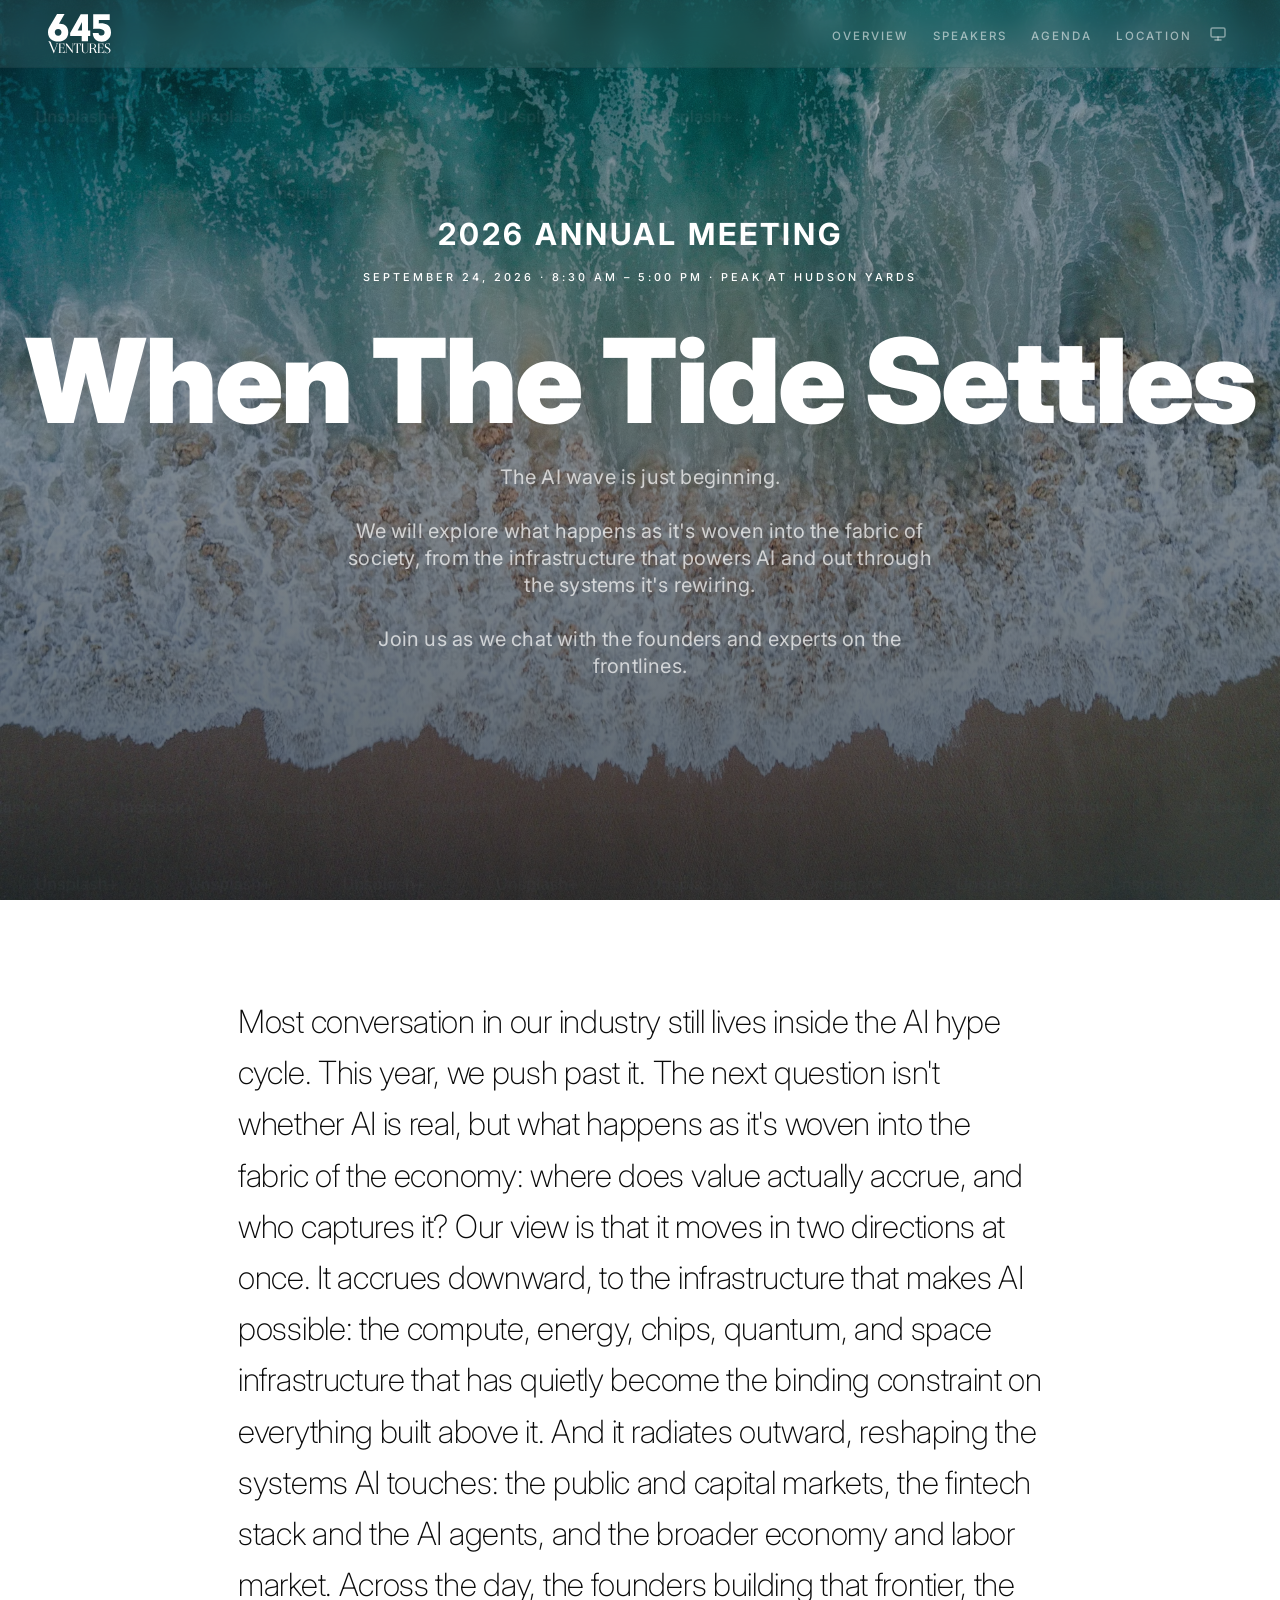
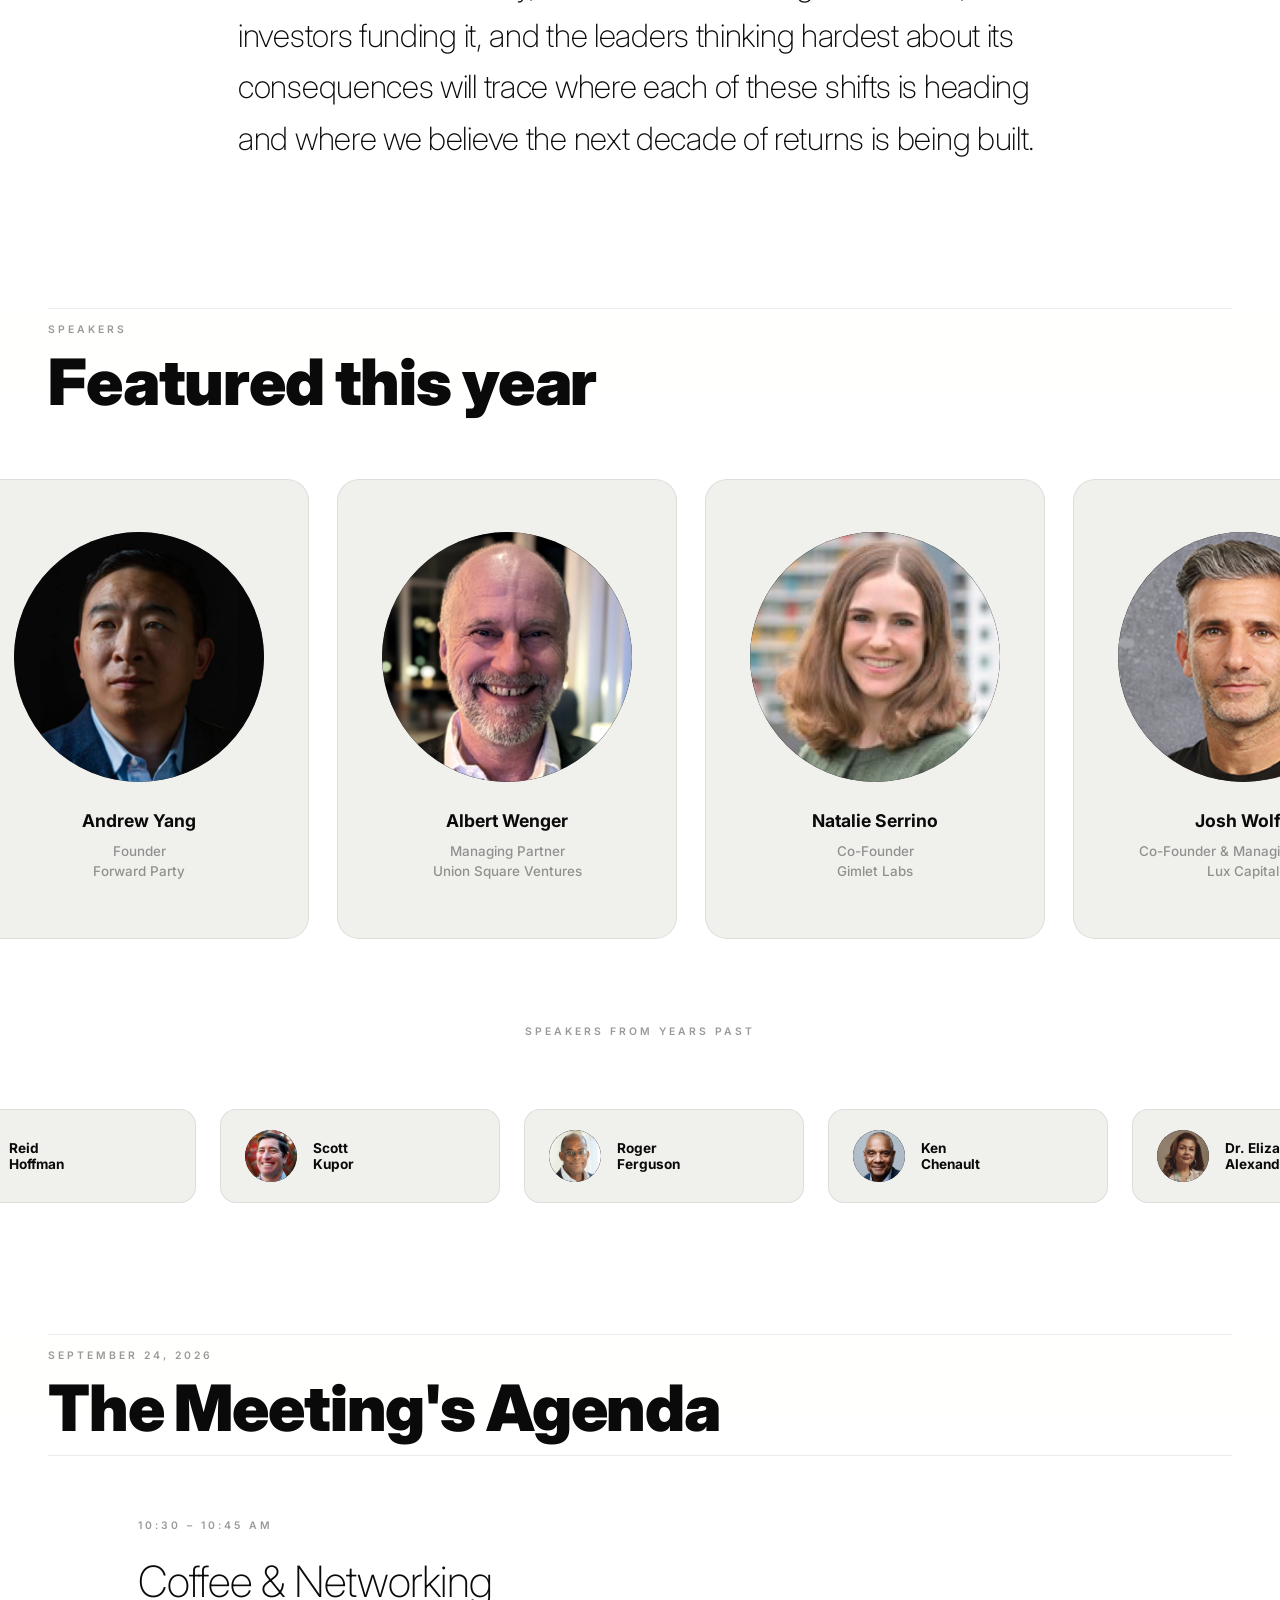
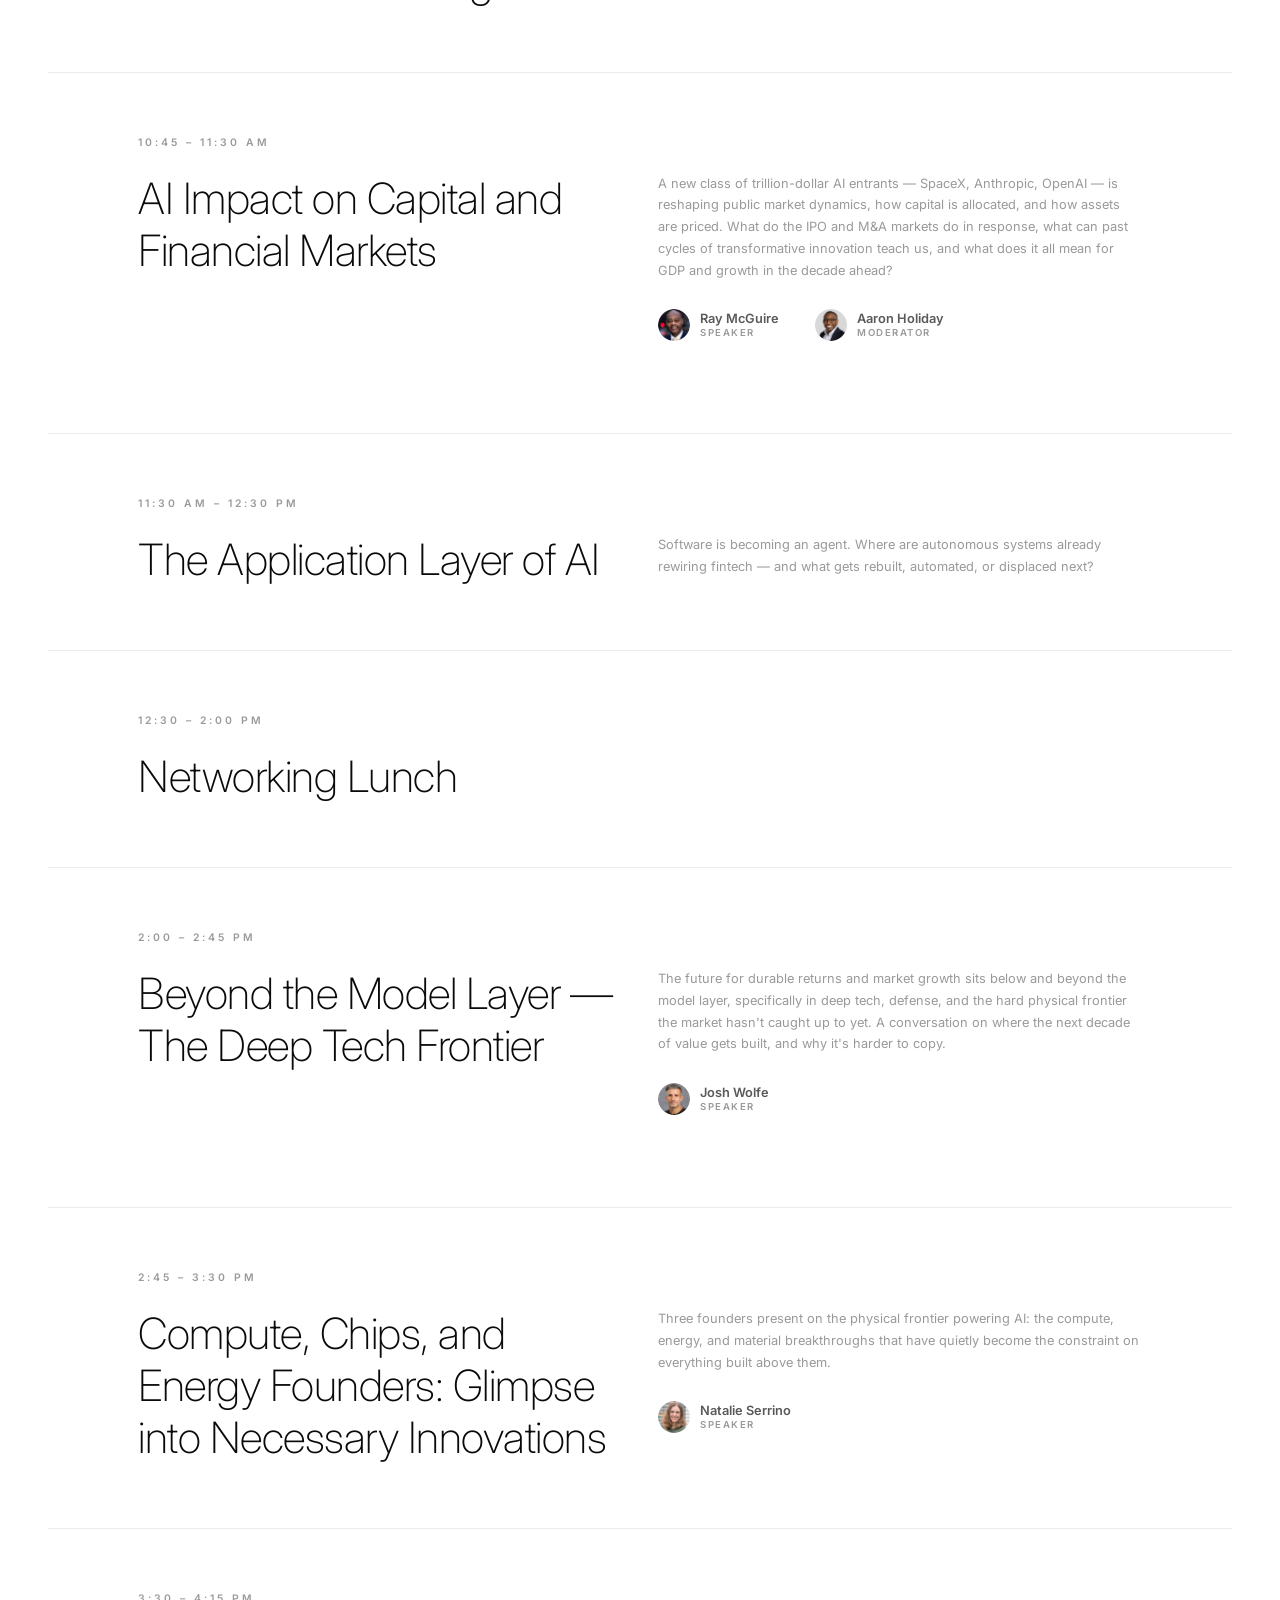
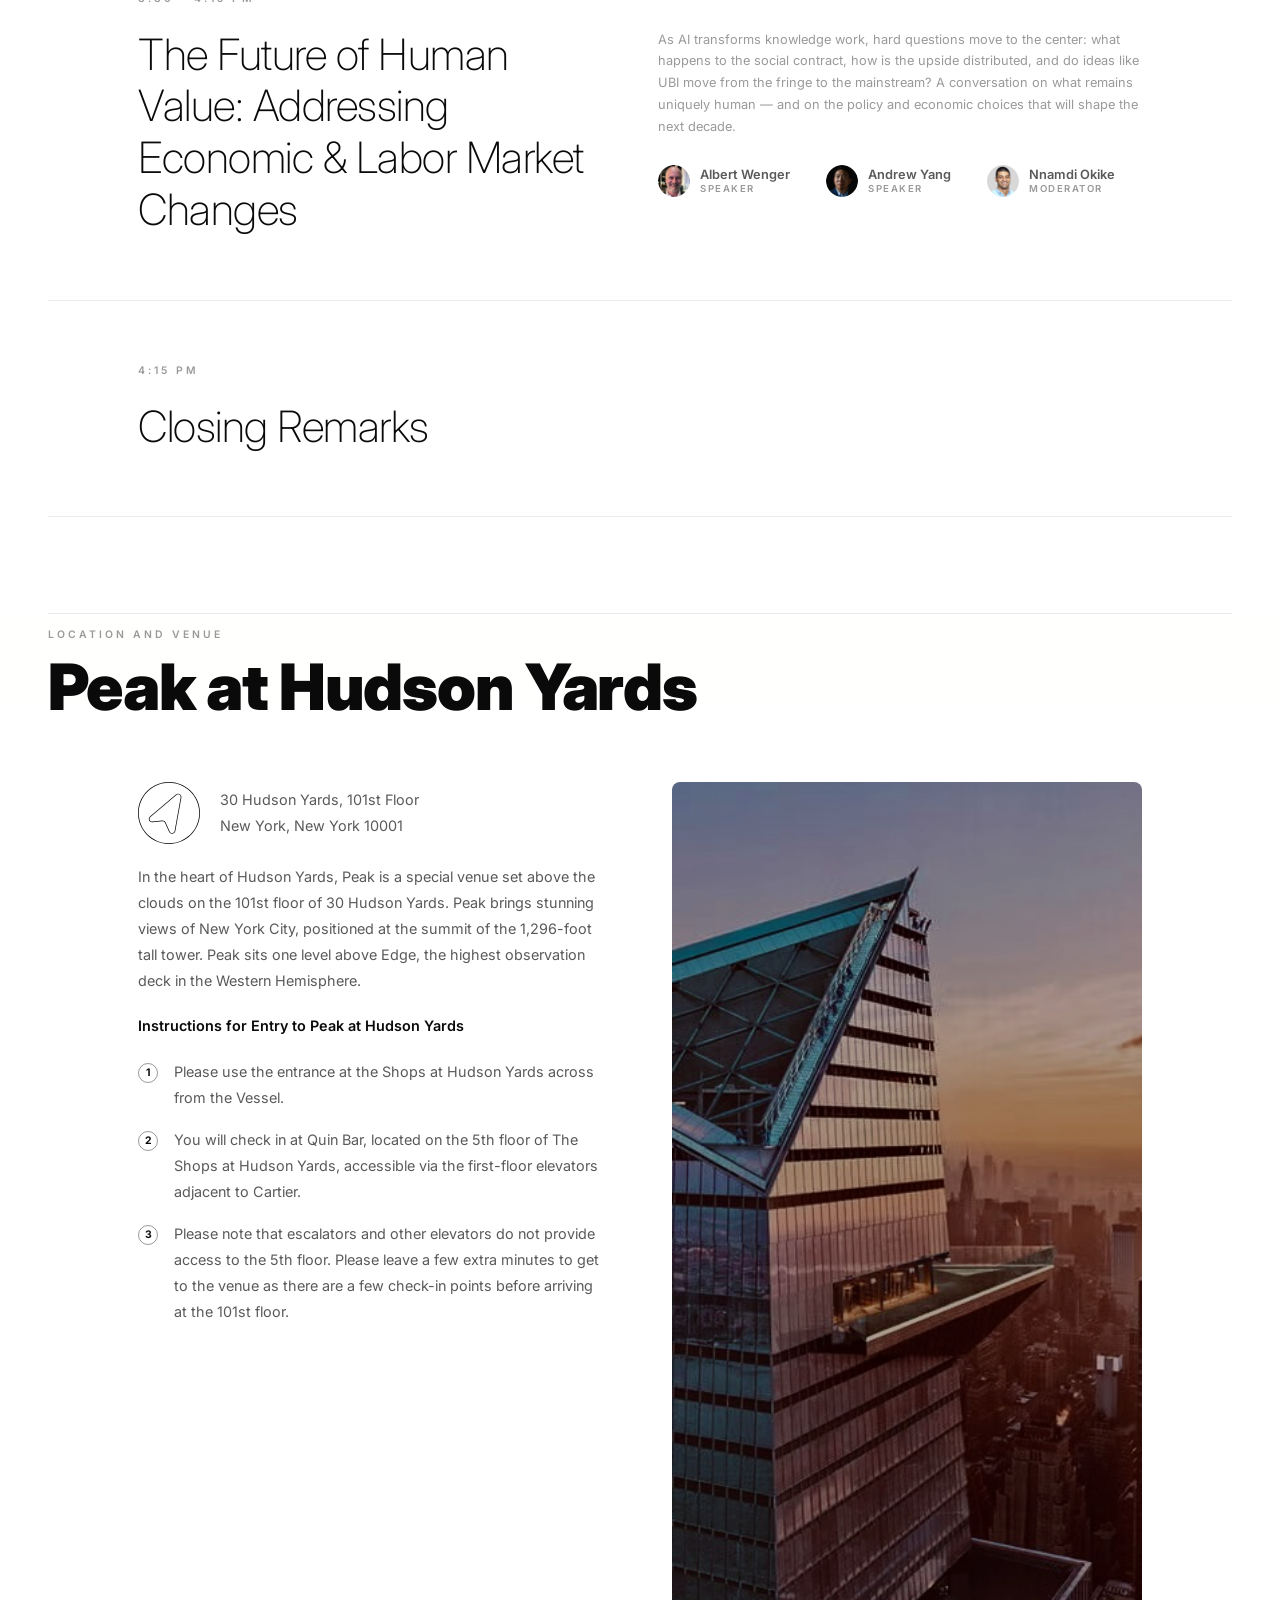
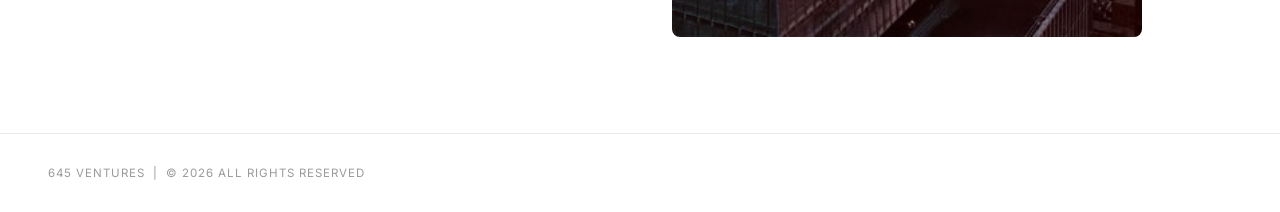
==== commit 9253aefc: "Add speakers/moderators to agenda and featured section with bio drawer Agenda: add 32px speaker/mode" ====
--- a/index.html
+++ b/index.html
@@ -7,7 +7,7 @@
   <link rel="preconnect" href="https://fonts.googleapis.com" />
   <link rel="preconnect" href="https://fonts.gstatic.com" crossorigin />
   <link href="https://fonts.googleapis.com/css2?family=Inter:ital,wght@0,100;0,200;0,400;0,500;0,600;0,700;0,900;1,400&display=swap" rel="stylesheet" />
-  <link rel="stylesheet" href="styles.css?v=32" />
+  <link rel="stylesheet" href="styles.css?v=41" />
   <script>
     (function() {
       var saved = localStorage.getItem('theme') || 'system';
@@ -30,8 +30,8 @@
     <ul class="nav-links">
       <li><a href="#overview">Overview</a></li>
       <li><a href="#speakers">Speakers</a></li>
+      <li><a href="#schedule">Agenda</a></li>
       <li><a href="#location">Location</a></li>
-      <li><a href="#schedule">Agenda</a></li>
     </ul>
     <div class="theme-toggle" id="theme-toggle">
       <button class="theme-current-btn" id="theme-current-btn" aria-label="Theme"></button>
@@ -56,17 +56,17 @@
   <!-- HERO -->
   <section id="hero">
     <div class="hero-content">
-      <p class="hero-eyebrow">645 Annual Meeting 2026</p>
+      <p class="hero-eyebrow">2026 Annual Meeting</p>
       <p class="hero-meta"><span class="hero-meta-item">September 24, 2026</span><span class="hero-meta-sep">&nbsp;&middot;&nbsp;</span><span class="hero-meta-item">8:30 AM – 5:00 PM</span><span class="hero-meta-sep">&nbsp;&middot;&nbsp;</span><span class="hero-meta-item">Peak at Hudson Yards</span></p>
       <h1 class="hero-title fit-width">When The Tide Settles</h1>
-      <p class="hero-subtitle">Hype has calmed down, AI is widespread, integrating the tech into the society, how world changes when AI is everywhere</p>
+      <p class="hero-subtitle">The AI wave is just beginning.<br><br>We will explore what happens as it's woven into the fabric of society, from the infrastructure that powers AI and out through the systems it's rewiring.<br><br>Join us as we chat with the founders and experts on the frontlines.</p>
     </div>
   </section>
 
   <!-- OVERVIEW -->
   <section id="overview">
     <p class="overview-desc">
-      Most of the conversation in our industry lives inside the AI hype cycle. This year, we want to push past it. Once the hype settles and AI is woven into the broader fabric of society, what does that world actually look like — and how do we navigate it? Across the day, leading founders, investors, and government leaders will explore that question through four lenses: the public markets, applications and agents, infrastructure (including energy, chips, and compute), and AI's impact on the economy and labor market.
+      Most conversation in our industry still lives inside the AI hype cycle. This year, we push past it. The next question isn't whether AI is real, but what happens as it's woven into the fabric of the economy: where does value actually accrue, and who captures it? Our view is that it moves in two directions at once. It accrues downward, to the infrastructure that makes AI possible: the compute, energy, chips, quantum, and space infrastructure that has quietly become the binding constraint on everything built above it. And it radiates outward, reshaping the systems AI touches: the public and capital markets, the fintech stack and the AI agents, and the broader economy and labor market. Across the day, the founders building that frontier, the investors funding it, and the leaders thinking hardest about its consequences will trace where each of these shifts is heading and where we believe the next decade of returns is being built.
     </p>
   </section>
 
@@ -89,6 +89,15 @@
         <div class="previous-speakers-scroll" id="previous-speakers-scroll"></div>
       </div>
     </div>
+  </section>
+
+  <!-- SCHEDULE -->
+  <section id="schedule">
+    <div class="schedule-header">
+      <p class="section-label">September 24, 2026</p>
+      <h2 class="schedule-heading fit-width">The Meeting's Agenda</h2>
+    </div>
+    <div class="schedule-list" id="schedule-list"></div>
   </section>
 
   <!-- LOCATION -->
@@ -125,15 +134,6 @@
     </div>
   </section>
 
-  <!-- SCHEDULE -->
-  <section id="schedule">
-    <div class="schedule-header">
-      <p class="section-label">September 24, 2026</p>
-      <h2 class="schedule-heading fit-width">The Meeting's Agenda</h2>
-    </div>
-    <div class="schedule-list" id="schedule-list"></div>
-  </section>
-
   <footer>
     <p>645 Ventures &nbsp;|&nbsp; &copy; 2026 All Rights Reserved</p>
   </footer>
@@ -142,6 +142,6 @@
   <!-- hideSections: hide entire sections by ID — "overview", "speakers", "location", "schedule" -->
   <!-- hideLpItems: true = filter out schedule items flagged lpOnly:true in scripts.js -->
   <script>window.SITE_CONFIG = { hideSections: [], hideLpItems: true };</script>
-  <script src="scripts.js?v=29"></script>
+  <script src="scripts.js?v=38"></script>
 </body>
 </html>
--- a/styles.css
+++ b/styles.css
@@ -96,7 +96,7 @@
 }
 
 .nav-logo-img {
-  height: 32px;
+  height: 40px;
   width: auto;
   display: block;
   filter: brightness(0) invert(1); /* white in hero */
@@ -273,7 +273,7 @@
 }
 .hero-eyebrow {
   font-size: 1.9rem;
-  font-weight: 200;
+  font-weight: 700;
   letter-spacing: 3px;
   text-transform: uppercase;
   color: rgba(255,255,255,1);
@@ -435,9 +435,14 @@
 
 .speakers-grid {
   display: flex;
+  align-items: center;
   gap: 28px;
   padding: 0 48px;
   width: max-content;
+  /* Reserve room for a card's "See bio" reveal so expanding one card doesn't
+     grow the row and shift the section below — cards grow symmetrically into
+     the slack thanks to align-items: center. */
+  min-height: 520px;
 }
 
 .speaker-card {
@@ -445,7 +450,7 @@
   border: 1px solid var(--border);
   border-radius: 22px;
   width: 340px;
-  height: 460px;
+  min-height: 460px;
   padding: 52px 36px 40px;
   text-align: center;
   display: flex;
@@ -484,6 +489,58 @@
   font-weight: 500;
   line-height: 1.5;
 }
+.speaker-card .speaker-title-role,
+.speaker-card .speaker-title-company { display: block; }
+
+/* The whole card is clickable to open the bio. */
+.speaker-card[data-bio-idx] { cursor: pointer; }
+
+/* "Read bio" is plain text that fades in on hover; the card grows to fit it. */
+.speaker-card .speaker-bio-cue {
+  font-size: 0.74rem;
+  font-weight: 600;
+  letter-spacing: 0.5px;
+  text-transform: uppercase;
+  color: var(--text);
+  /* Collapsed at rest; expands in on hover (and stays while bio is shown). */
+  max-height: 0;
+  opacity: 0;
+  margin-top: 0;
+  overflow: hidden;
+  white-space: nowrap;
+  transition: max-height 0.25s ease, opacity 0.2s ease, margin-top 0.25s ease;
+}
+.speaker-card:hover .speaker-bio-cue,
+.speaker-card.bio-open .speaker-bio-cue {
+  max-height: 24px;
+  opacity: 1;
+  margin-top: 18px;
+}
+/* Bio panel slotted into the row after the card; widens the list as it opens. */
+.speaker-bio-inline {
+  flex-shrink: 0;
+  align-self: center;
+  width: 0;
+  opacity: 0;
+  overflow: hidden;
+  cursor: pointer; /* the whole drawer is clickable to close */
+  transition: width 0.4s ease, opacity 0.3s ease;
+}
+.speaker-bio-inline.open { width: 510px; opacity: 1; } /* 1.5x a card's width */
+.speaker-bio-inline-inner {
+  box-sizing: border-box;
+  width: 510px;          /* fixed so text doesn't reflow during the width tween */
+  height: 460px;
+  overflow-y: auto;
+  padding: 40px 34px;
+  font-size: 0.98rem;
+  line-height: 1.6;
+  color: var(--text-body);
+  text-align: left;
+}
+.speaker-bio-inline-inner p { margin: 0 0 14px; }
+.speaker-bio-inline-inner p:last-child { margin-bottom: 0; }
+.speaker-bio-inline-inner .bio-name { font-weight: 900; }
 
 .speakers-empty {
   padding: 60px 48px;
@@ -851,6 +908,47 @@
   font-weight: 600;
 }
 
+.schedule-people {
+  display: flex;
+  flex-wrap: wrap;
+  gap: 28px 36px;
+  margin-top: 32px;
+  padding: 28px 0;
+}
+/* No top gap when there's no description text above the avatars. */
+.schedule-speakers > .schedule-people:first-child { margin-top: 0; }
+.schedule-person {
+  display: flex;
+  align-items: center;
+  gap: 10px;
+}
+.schedule-avatar {
+  width: 32px;
+  height: 32px;
+  border-radius: 50%;
+  object-fit: cover;
+  object-position: center top;
+  flex-shrink: 0;
+  background: var(--border);
+}
+.schedule-person-info {
+  display: flex;
+  flex-direction: column;
+  line-height: 1.25;
+}
+.schedule-person-name {
+  font-size: 0.8rem;
+  font-weight: 600;
+  color: var(--text-body);
+}
+.schedule-person-role {
+  font-size: 0.6rem;
+  font-weight: 600;
+  letter-spacing: 1.5px;
+  text-transform: uppercase;
+  color: var(--text-muted);
+}
+
 .schedule-empty {
   padding: 48px 0;
   color: var(--text-muted);
@@ -943,14 +1041,27 @@
   /* Horizontal carousels scroll full-bleed to the viewport edge (the scroll
      containers have no side padding); only the first card is inset 24px so it
      lines up with the rest of the page. */
-  .speakers-grid { padding: 0 24px; gap: 36px; }
+  .speakers-grid { padding: 0 24px; gap: 36px; min-height: 0; }
   .previous-speakers-scroll { padding: 16px 24px; }
   /* Featured cards: ~75% size with more breathing room between them */
-  .speaker-card { width: 215px; height: auto; padding: 26px 18px; }
+  .speaker-card { width: 215px; min-height: 0; height: auto; padding: 26px 18px; }
   .speaker-card img,
   .speaker-photo-placeholder { width: 135px; height: 135px; margin-bottom: 14px; }
   .speaker-card .speaker-name { font-size: 0.95rem; }
   .speaker-card .speaker-title { font-size: 0.72rem; }
+  /* No hover on touch — keep "Read bio" visible so it stays reachable. */
+  .speaker-card .speaker-bio-cue {
+    max-height: 24px;
+    opacity: 1;
+    margin-top: 14px;
+  }
+  .speaker-bio-inline.open { width: 323px; }
+  .speaker-bio-inline-inner {
+    width: 323px;
+    height: auto;
+    max-height: 420px;
+    padding: 28px 22px;
+  }
   /* Previous-speaker cards stay wide enough to read the full name */
   .prev-speaker { width: 260px; }
 }
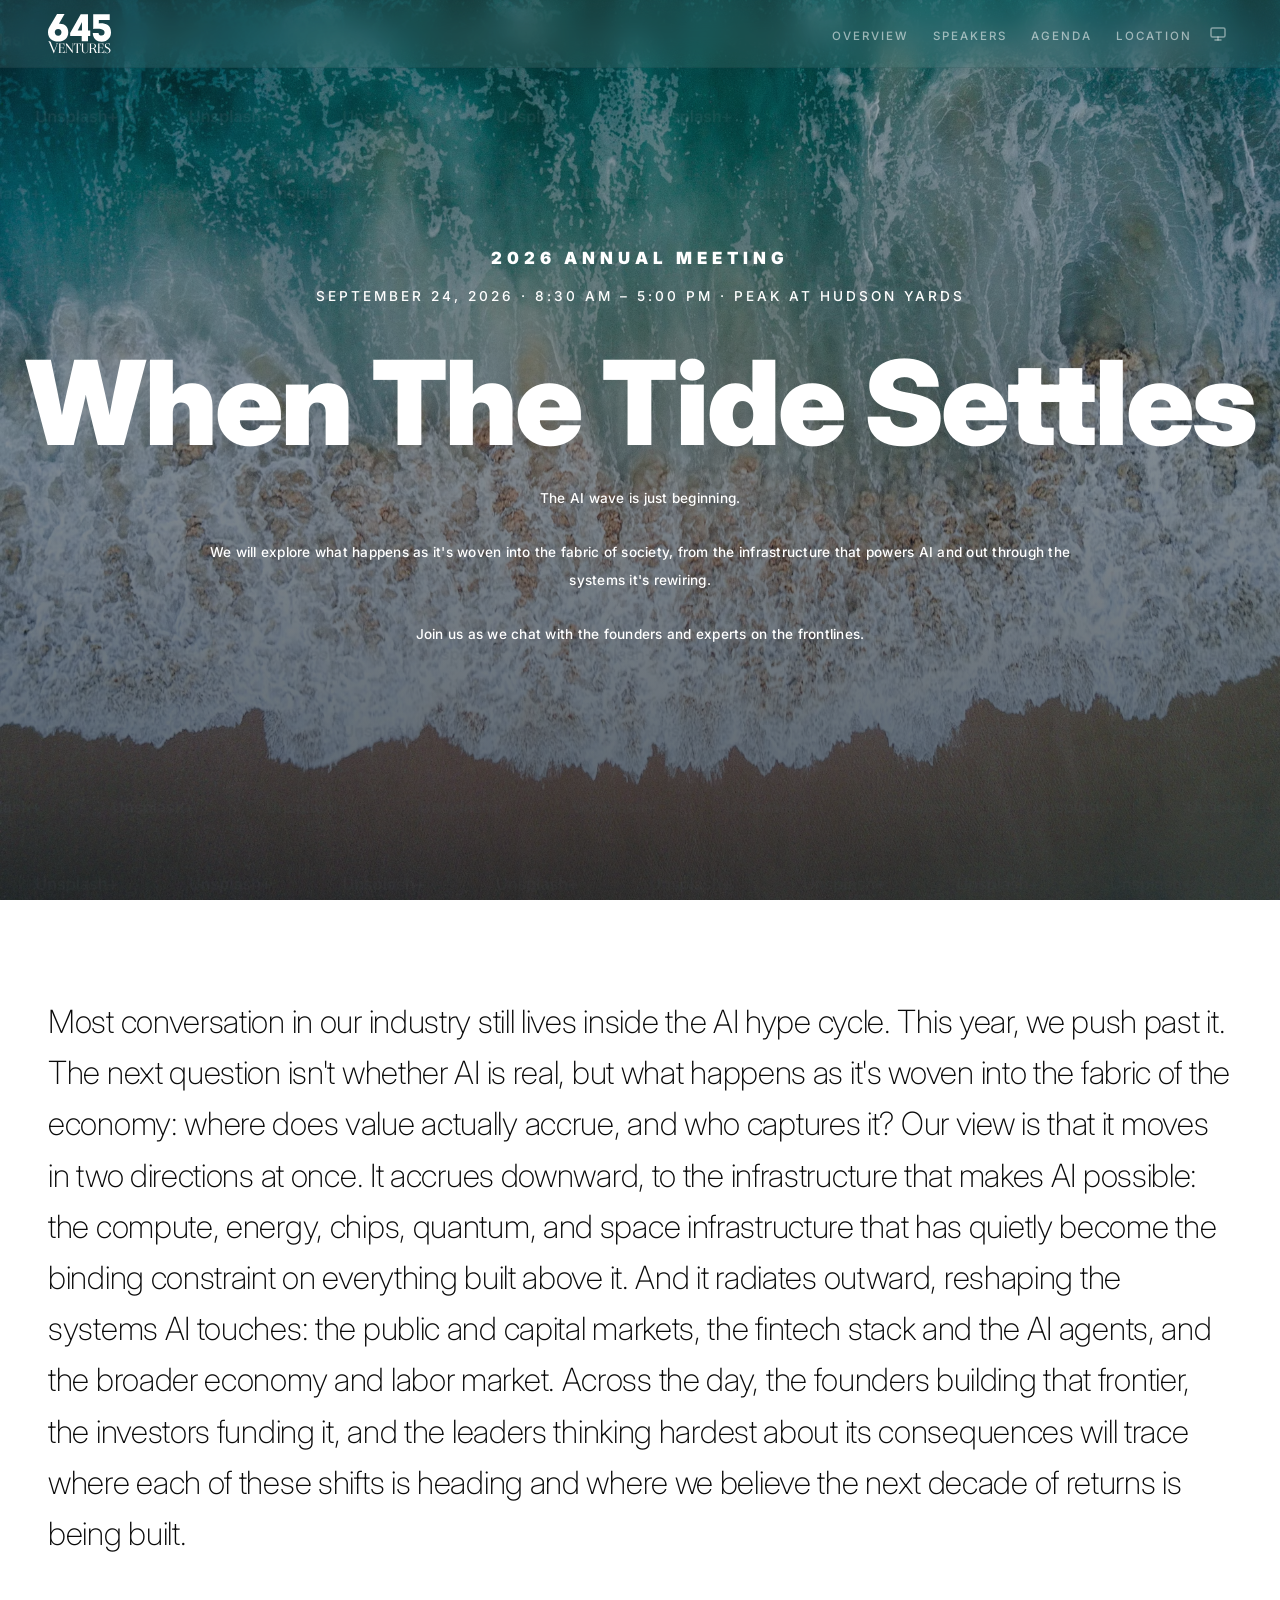
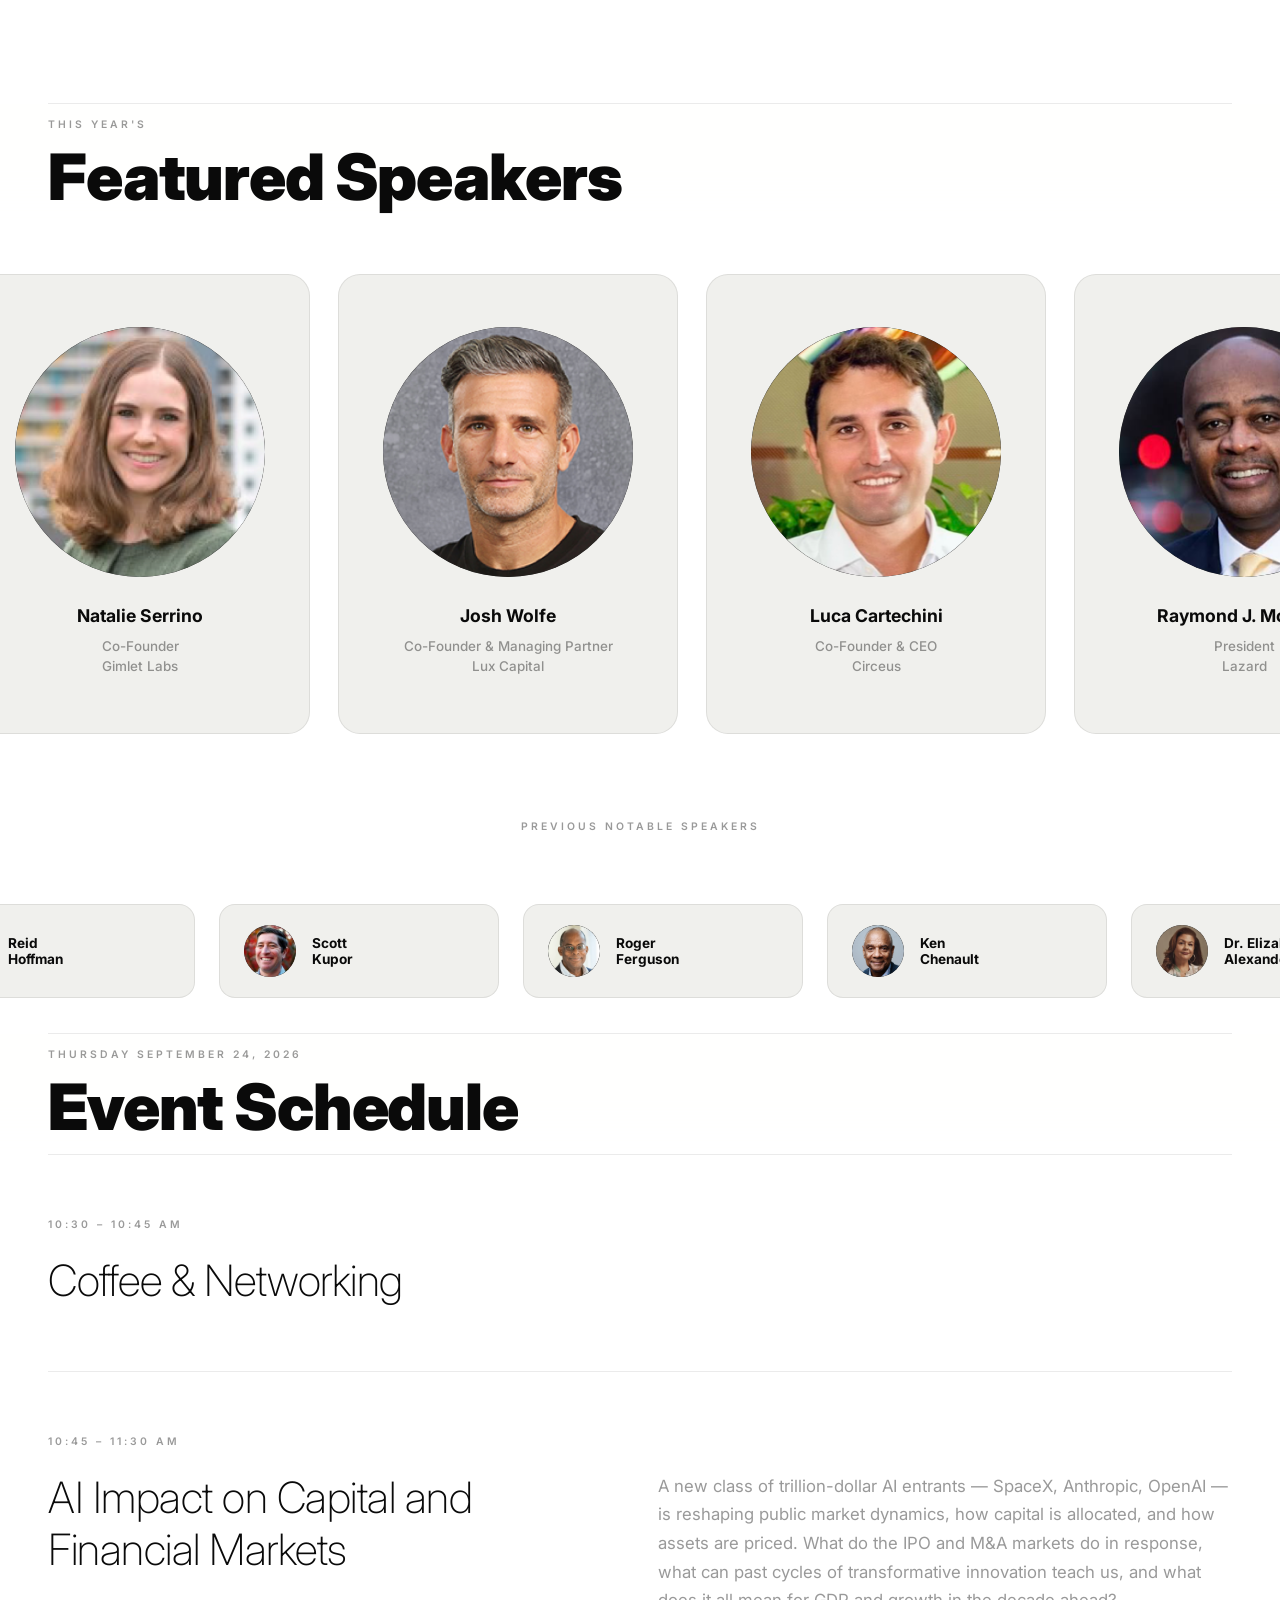
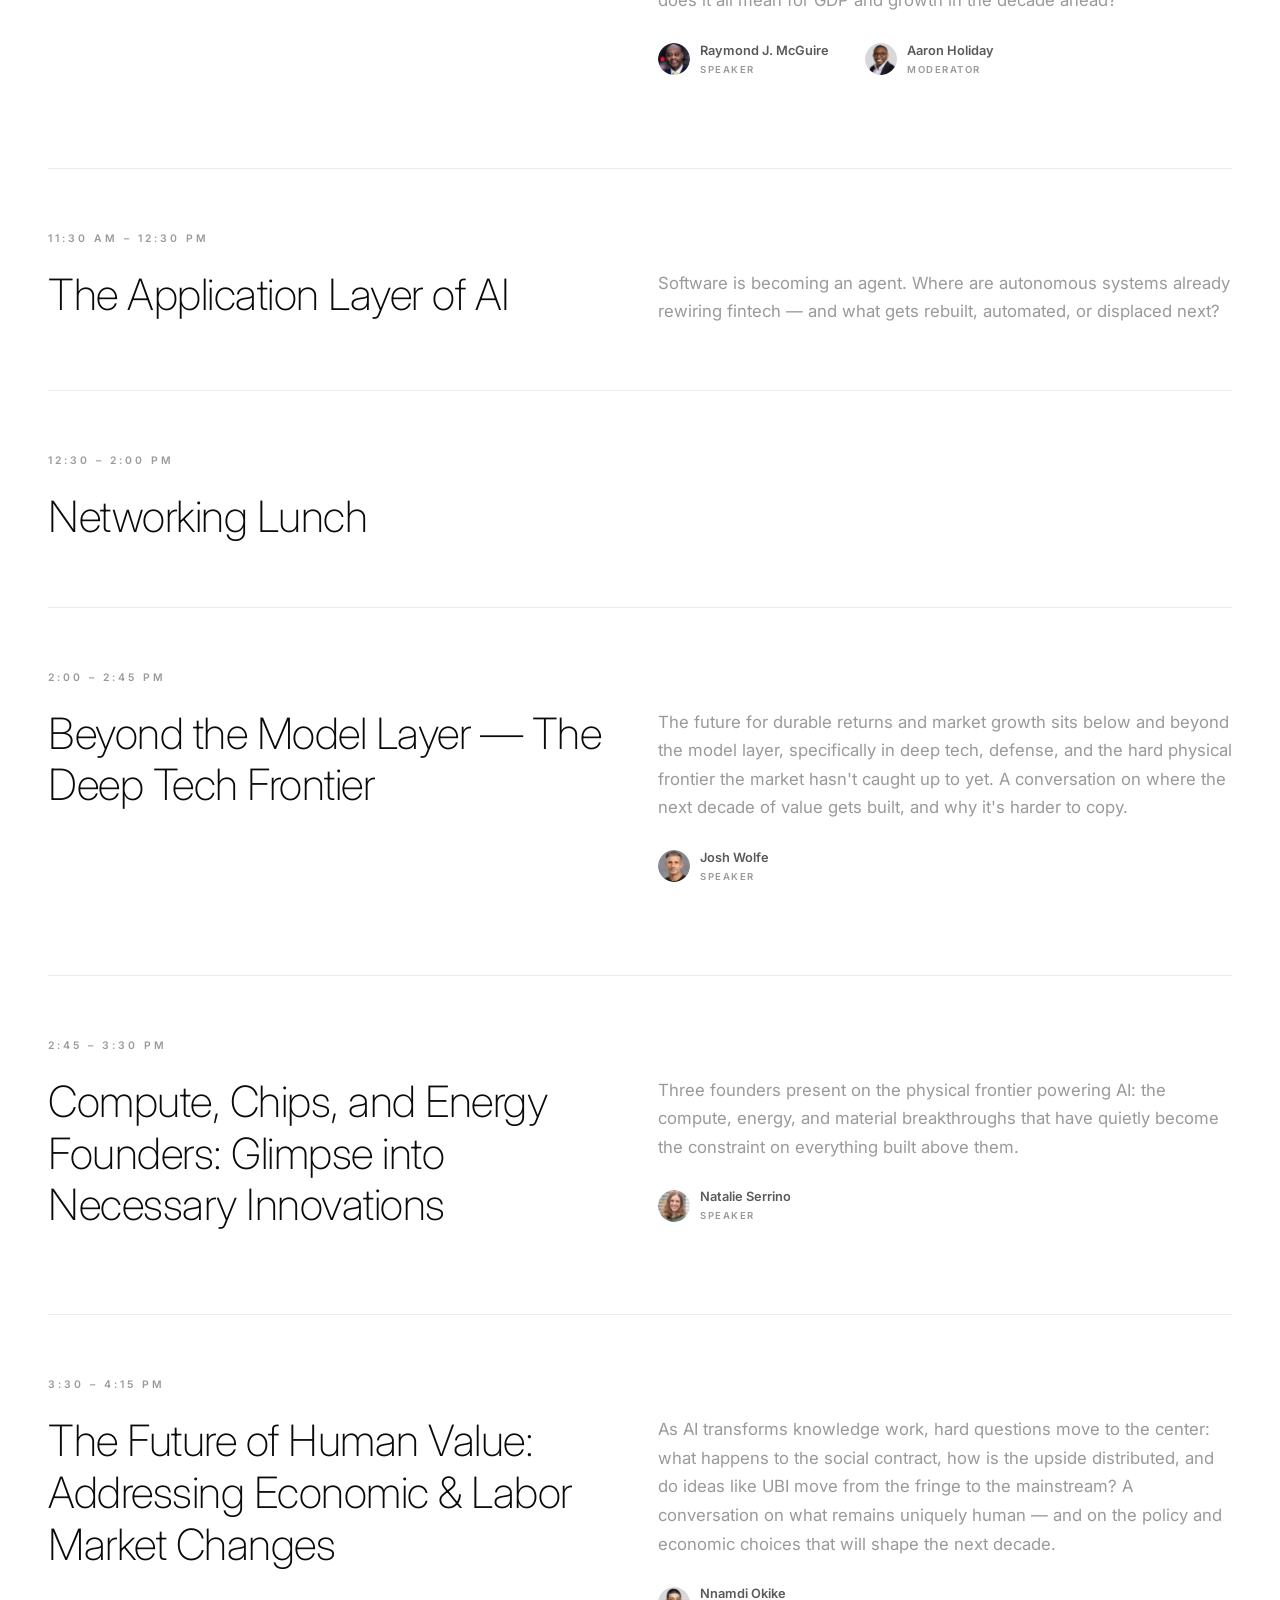
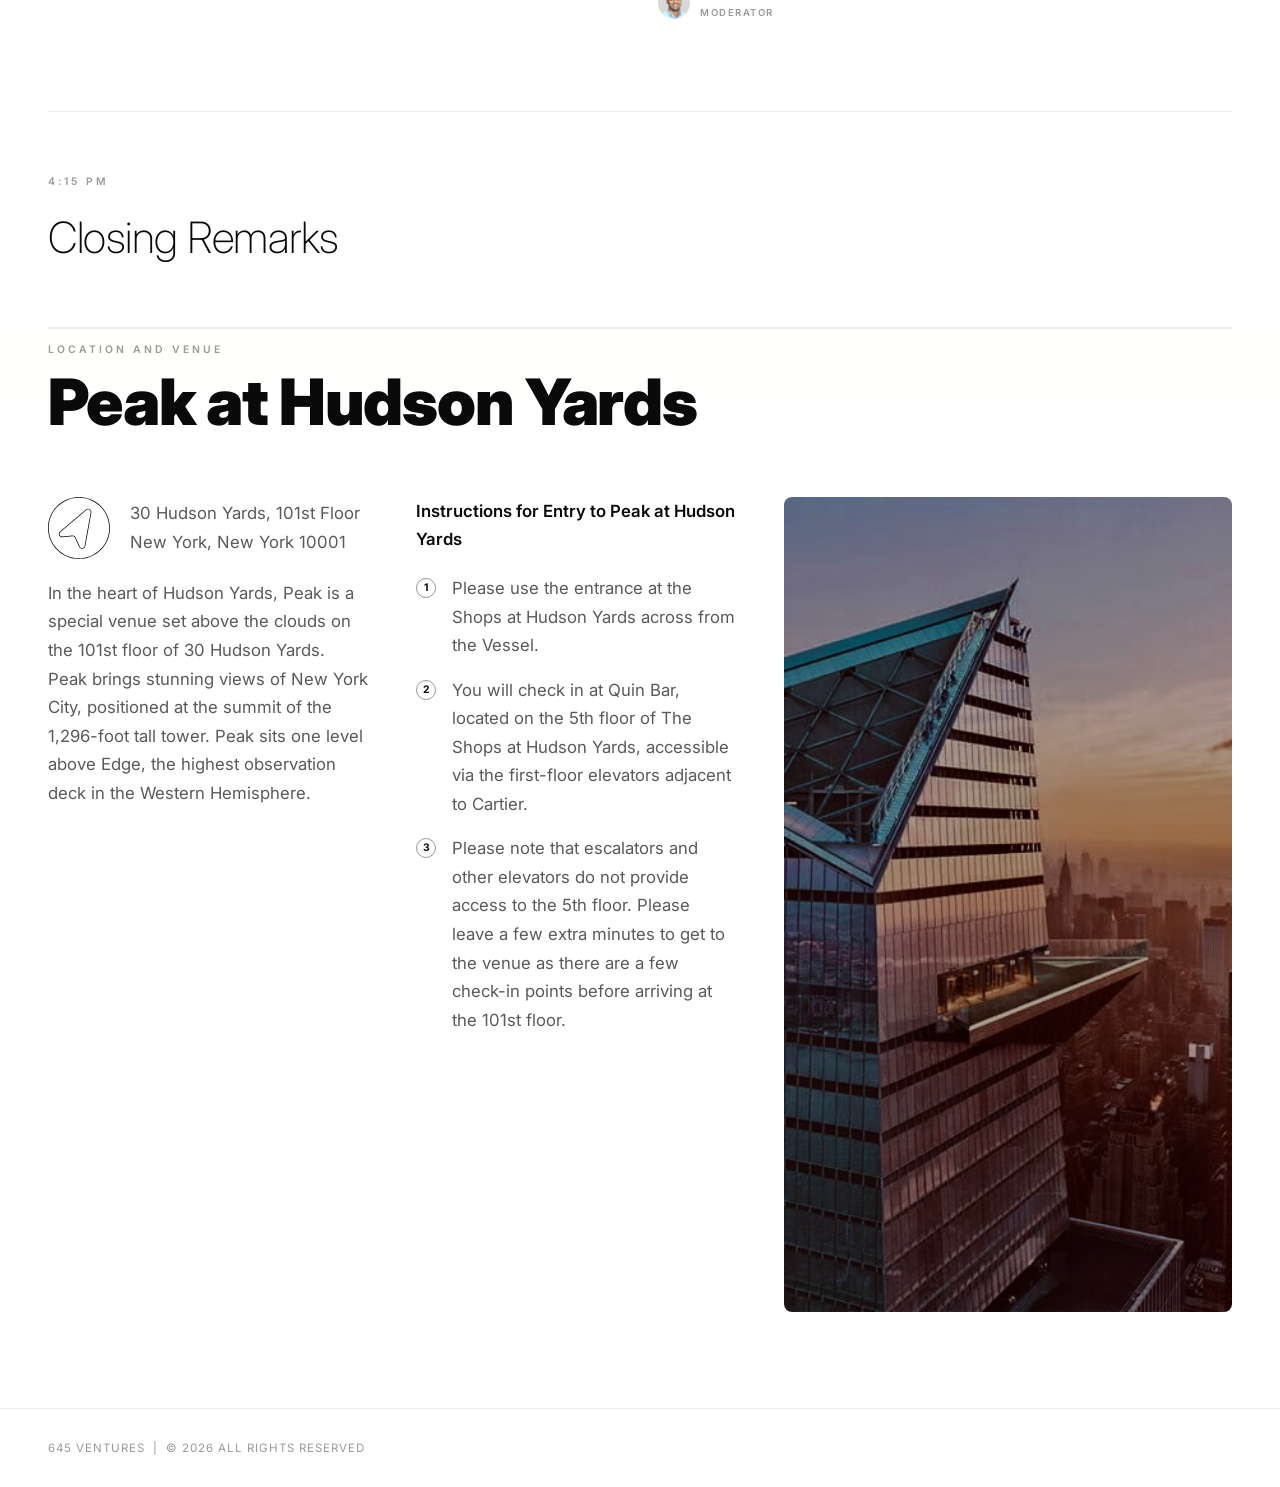
==== commit 2a9bcbbc: "Rework hero/section layout, section labels, and agenda→featured links Hero: larger eyebrow (900 weig" ====
--- a/index.html
+++ b/index.html
@@ -7,7 +7,7 @@
   <link rel="preconnect" href="https://fonts.googleapis.com" />
   <link rel="preconnect" href="https://fonts.gstatic.com" crossorigin />
   <link href="https://fonts.googleapis.com/css2?family=Inter:ital,wght@0,100;0,200;0,400;0,500;0,600;0,700;0,900;1,400&display=swap" rel="stylesheet" />
-  <link rel="stylesheet" href="styles.css?v=41" />
+  <link rel="stylesheet" href="styles.css?v=51" />
   <script>
     (function() {
       var saved = localStorage.getItem('theme') || 'system';
@@ -72,11 +72,13 @@
 
   <!-- FEATURED SPEAKERS -->
   <section id="speakers">
+    <!-- Header is a direct child of #speakers so it stays sticky through both
+         the featured marquee and the Previous Notable Speakers section. -->
+    <div class="speakers-h-header">
+      <p class="section-label speakers-label">This year's</p>
+      <h2 class="featured-section-title fit-width">Featured Speakers</h2>
+    </div>
     <div class="speakers-h-outer" id="speakers-h-outer">
-      <div class="speakers-h-header">
-        <p class="section-label speakers-label">Speakers</p>
-        <h2 class="featured-section-title fit-width">Featured this year</h2>
-      </div>
       <div class="speakers-h-sticky" id="speakers-h-sticky">
         <div class="speakers-grid" id="featured-speakers-grid"></div>
       </div>
@@ -84,7 +86,7 @@
 
     <!-- PREVIOUS NOTABLE SPEAKERS -->
     <div class="previous-speakers-wrapper">
-      <p class="section-label previous-label">Speakers from years past</p>
+      <p class="section-label previous-label">Previous Notable Speakers</p>
       <div class="prev-scroll-outer">
         <div class="previous-speakers-scroll" id="previous-speakers-scroll"></div>
       </div>
@@ -94,8 +96,8 @@
   <!-- SCHEDULE -->
   <section id="schedule">
     <div class="schedule-header">
-      <p class="section-label">September 24, 2026</p>
-      <h2 class="schedule-heading fit-width">The Meeting's Agenda</h2>
+      <p class="section-label">Thursday September 24, 2026</p>
+      <h2 class="schedule-heading fit-width">Event Schedule</h2>
     </div>
     <div class="schedule-list" id="schedule-list"></div>
   </section>
@@ -108,7 +110,7 @@
         <h2 class="location-title fit-width">Peak at Hudson Yards</h2>
       </div>
       <div class="location-body">
-        <div class="location-text">
+        <div class="location-col">
           <div class="location-address-block">
             <a href="https://maps.google.com/?q=30+Hudson+Yards,+New+York,+NY+10001" target="_blank" class="location-map-link">
               <img src="images/location-icon.svg" class="location-icon-default" alt="Map" />
@@ -120,6 +122,8 @@
             </div>
           </div>
           <p>In the heart of Hudson Yards, Peak is a special venue set above the clouds on the 101st floor of 30 Hudson Yards. Peak brings stunning views of New York City, positioned at the summit of the 1,296-foot tall tower. Peak sits one level above Edge, the highest observation deck in the Western Hemisphere.</p>
+        </div>
+        <div class="location-col">
           <p><strong>Instructions for Entry to Peak at Hudson Yards</strong></p>
           <ol class="location-steps">
             <li>Please use the entrance at the Shops at Hudson Yards across from the Vessel.</li>
@@ -142,6 +146,6 @@
   <!-- hideSections: hide entire sections by ID — "overview", "speakers", "location", "schedule" -->
   <!-- hideLpItems: true = filter out schedule items flagged lpOnly:true in scripts.js -->
   <script>window.SITE_CONFIG = { hideSections: [], hideLpItems: true };</script>
-  <script src="scripts.js?v=38"></script>
+  <script src="scripts.js?v=42"></script>
 </body>
 </html>
--- a/styles.css
+++ b/styles.css
@@ -35,7 +35,7 @@
 [data-theme="light"] .hero-title { color: #ffffff; }
 [data-theme="light"] .hero-meta { color: #ffffff; }
 [data-theme="light"] .hero-meta-link { color: #ffffff; border-bottom-color: rgba(255,255,255,0.4); }
-[data-theme="light"] .hero-subtitle { color: rgba(255,255,255,0.7); }
+[data-theme="light"] .hero-subtitle { color: #ffffff; }
 
 [data-theme="light"] {
   --bg: #F5F5F2;
@@ -272,9 +272,9 @@
   width: 100%; /* stable target width for the fit-width title */
 }
 .hero-eyebrow {
-  font-size: 1.9rem;
-  font-weight: 700;
-  letter-spacing: 3px;
+  font-size: 1.05rem;
+  font-weight: 900;
+  letter-spacing: 5px;
   text-transform: uppercase;
   color: rgba(255,255,255,1);
   margin-bottom: 14px;
@@ -295,7 +295,7 @@
 .hero-meta {
   margin-top: 0;
   margin-bottom: 32px;
-  font-size: 0.68rem;
+  font-size: 0.85rem;
   font-weight: 500;
   letter-spacing: 3px;
   text-transform: uppercase;
@@ -315,14 +315,15 @@
 }
 
 .hero-subtitle {
-  font-size: clamp(1rem, 2vw, 1.25rem);
-  color: rgba(255,255,255,0.7);
-  font-weight: 400;
-  max-width: 600px;
-  margin: 0 auto;
-  line-height: 1.35;
-  letter-spacing: 0.2px;
-  margin-bottom: 8px;
+  /* Match the meta line above (size/weight/tracking/color) but keep sentence case. */
+  font-size: 0.85rem;
+  color: #ffffff;
+  font-weight: 500;
+  letter-spacing: 0.25px;
+  text-transform: none;
+  max-width: 920px;
+  margin: 0 auto 8px;
+  line-height: 2;
 }
 
 .btn-register {
@@ -358,8 +359,6 @@
 /* ── OVERVIEW ── */
 #overview {
   padding: 96px 48px;
-  max-width: 900px;
-  margin: 0 auto;
 }
 .overview-title {
   font-size: clamp(2rem, 5vw, 3.4rem);
@@ -383,7 +382,6 @@
   font-weight: 200;
   line-height: 1.6;
   color: var(--text);
-  max-width: 820px;
   margin-bottom: 48px;
   letter-spacing: -0.3px;
 }
@@ -588,7 +586,8 @@
 
 /* ── PREVIOUS NOTABLE SPEAKERS ── */
 .previous-speakers-wrapper {
-  padding: 0 0 96px;
+  /* No trailing padding so the next sticky header hands off without a gap. */
+  padding: 0;
 }
 .previous-label {
   text-align: center;
@@ -681,20 +680,24 @@
 #location {}
 
 .location-inner {
-  max-width: 1100px;
-  margin: 0 auto;
   padding: 0 48px 96px;
   display: flex;
   flex-direction: column;
   gap: 48px;
 }
 
+/* 3 cols: about | instructions | image → 2 cols: (about+instructions) | image
+   → 1 col: about, instructions, image stacked. */
 .location-body {
   display: grid;
-  grid-template-columns: 1fr 1fr;
-  gap: 64px;
+  grid-template-columns: 1fr 1fr 1.4fr;
+  grid-template-areas: "about instr img";
+  gap: 48px;
   align-items: start;
 }
+.location-col:nth-of-type(1) { grid-area: about; }
+.location-col:nth-of-type(2) { grid-area: instr; }
+.location-image { grid-area: img; }
 .location-title {
   font-size: clamp(2.4rem, 5vw, 3.6rem);
   font-weight: 900;
@@ -702,9 +705,9 @@
   line-height: 1.05;
   --fit-max: 64px;
 }
-.location-text p {
-  font-size: 0.9rem;
-  line-height: 1.8;
+.location-col p {
+  font-size: clamp(0.85rem, 0.72rem + 0.45vw, 1.05rem);
+  line-height: 1.7;
   color: var(--text-body);
   margin-bottom: 20px;
 }
@@ -723,12 +726,12 @@
   isolation: isolate;
 }
 
-.location-text .section-label {
+.location-col .section-label {
   font-size: 0.65rem;
   color: var(--text-muted);
   margin-bottom: 12px;
 }
-.location-text strong { color: var(--text); font-weight: 600; }
+.location-col strong { color: var(--text); font-weight: 600; }
 
 .location-address-block {
   display: flex;
@@ -755,8 +758,8 @@
 [data-theme="light"] .location-icon-hover { filter: brightness(0); }
 
 .location-address-text p {
-  font-size: 0.9rem;
-  line-height: 1.8;
+  font-size: clamp(0.85rem, 0.72rem + 0.45vw, 1.05rem);
+  line-height: 1.7;
   color: var(--text-body);
   margin-bottom: 0;
 }
@@ -773,8 +776,8 @@
   counter-increment: steps;
   display: flex;
   gap: 16px;
-  font-size: 0.9rem;
-  line-height: 1.8;
+  font-size: clamp(0.85rem, 0.72rem + 0.45vw, 1.05rem);
+  line-height: 1.7;
   color: var(--text-body);
 }
 .location-steps li::before {
@@ -820,9 +823,8 @@
 
 /* ── SCHEDULE ── */
 #schedule {
-  padding: 0 48px 96px;
-  max-width: 1100px;
-  margin: 0 auto;
+  /* No trailing padding so the location header hands off without a gap. */
+  padding: 0 48px;
 }
 .schedule-header {
   /* break out of the 1100px container so the title can span the viewport */
@@ -899,7 +901,7 @@
   letter-spacing: -0.5px;
 }
 .schedule-speakers {
-  font-size: 0.8rem;
+  font-size: clamp(0.85rem, 0.72rem + 0.45vw, 1.05rem);
   color: var(--text-muted);
   line-height: 1.7;
 }
@@ -921,7 +923,10 @@
   display: flex;
   align-items: center;
   gap: 10px;
-}
+  cursor: pointer; /* click jumps to this person in Featured Speakers */
+}
+.schedule-person:hover .schedule-person-name { color: var(--text); }
+.schedule-person:hover .schedule-avatar { transform: scale(1.08); }
 .schedule-avatar {
   width: 32px;
   height: 32px;
@@ -930,10 +935,12 @@
   object-position: center top;
   flex-shrink: 0;
   background: var(--border);
+  transition: transform 0.2s ease;
 }
 .schedule-person-info {
   display: flex;
   flex-direction: column;
+  gap: 5px;
   line-height: 1.25;
 }
 .schedule-person-name {
@@ -970,6 +977,16 @@
   color: var(--text-muted);
   letter-spacing: 1px;
   text-transform: uppercase;
+}
+
+/* Location: 3 → 2 columns — about + instructions stack in one column, image beside. */
+@media (max-width: 1024px) {
+  .location-body {
+    grid-template-columns: 1fr 1.2fr;
+    grid-template-areas:
+      "about img"
+      "instr img";
+  }
 }
 
 /* ── RESPONSIVE ── */
@@ -987,7 +1004,7 @@
   /* Page gutters drop to 24px; section content panels handle their own sides */
   #overview { padding: 64px 24px; }
   #speakers { padding: 64px 0; }
-  #schedule { padding: 0 24px 64px; }
+  #schedule { padding: 0 24px; }
 
   /* Hero title: one word per line, larger */
   .hero-title {
@@ -1024,7 +1041,7 @@
 
   /* Location: text first, image below, cropped to landscape */
   .location-inner { padding: 0 24px 64px; }
-  .location-body { grid-template-columns: 1fr; gap: 32px; }
+  .location-body { grid-template-columns: 1fr; grid-template-areas: "about" "instr" "img"; gap: 32px; }
   .location-image { border-radius: 12px; }
   .location-image img { aspect-ratio: 3 / 2; object-fit: cover; height: auto; }
 
@@ -1070,5 +1087,5 @@
   .hero-meta-sep { display: none; }
   .hero-meta-item { display: block; }
   .hero-meta { line-height: 1.4; }
-  .hero-eyebrow { font-size: 0.75rem; font-weight: 700; }
-}
+  .hero-eyebrow { font-size: 0.75rem; font-weight: 900; }
+}
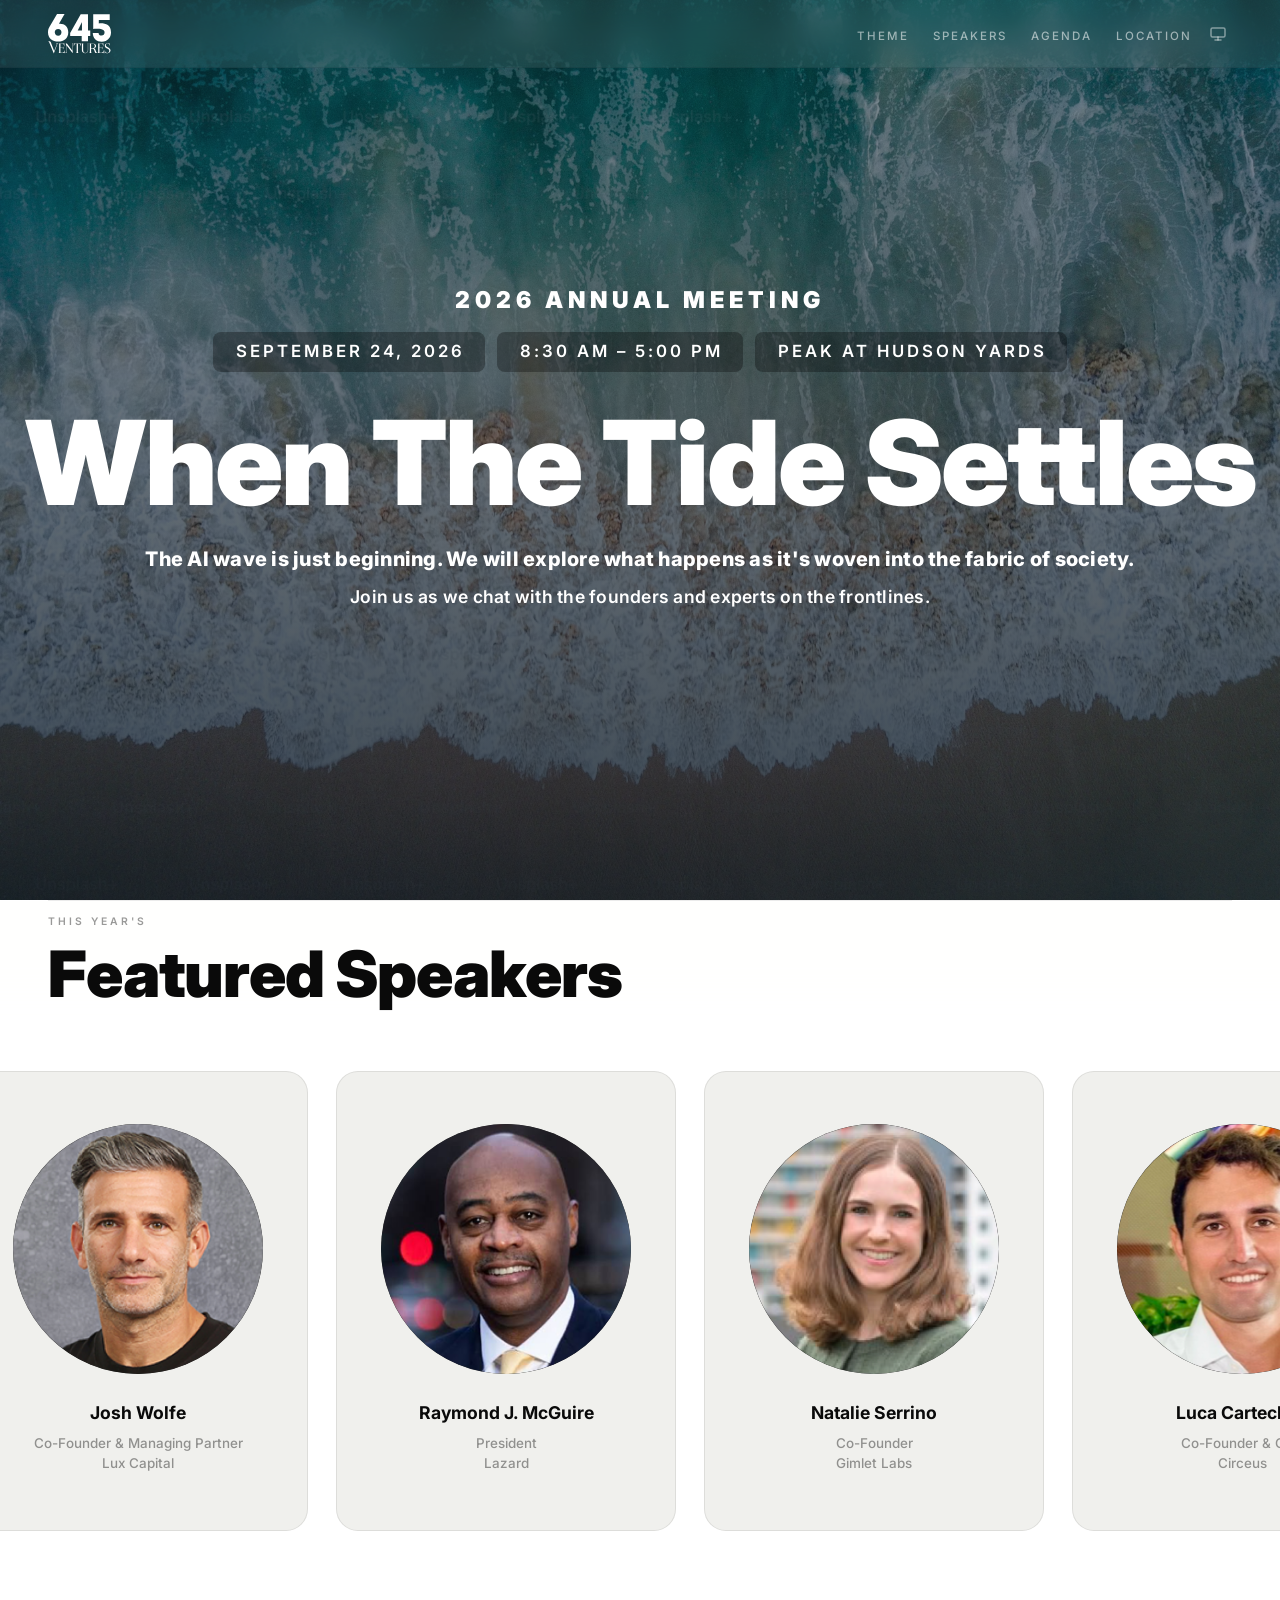
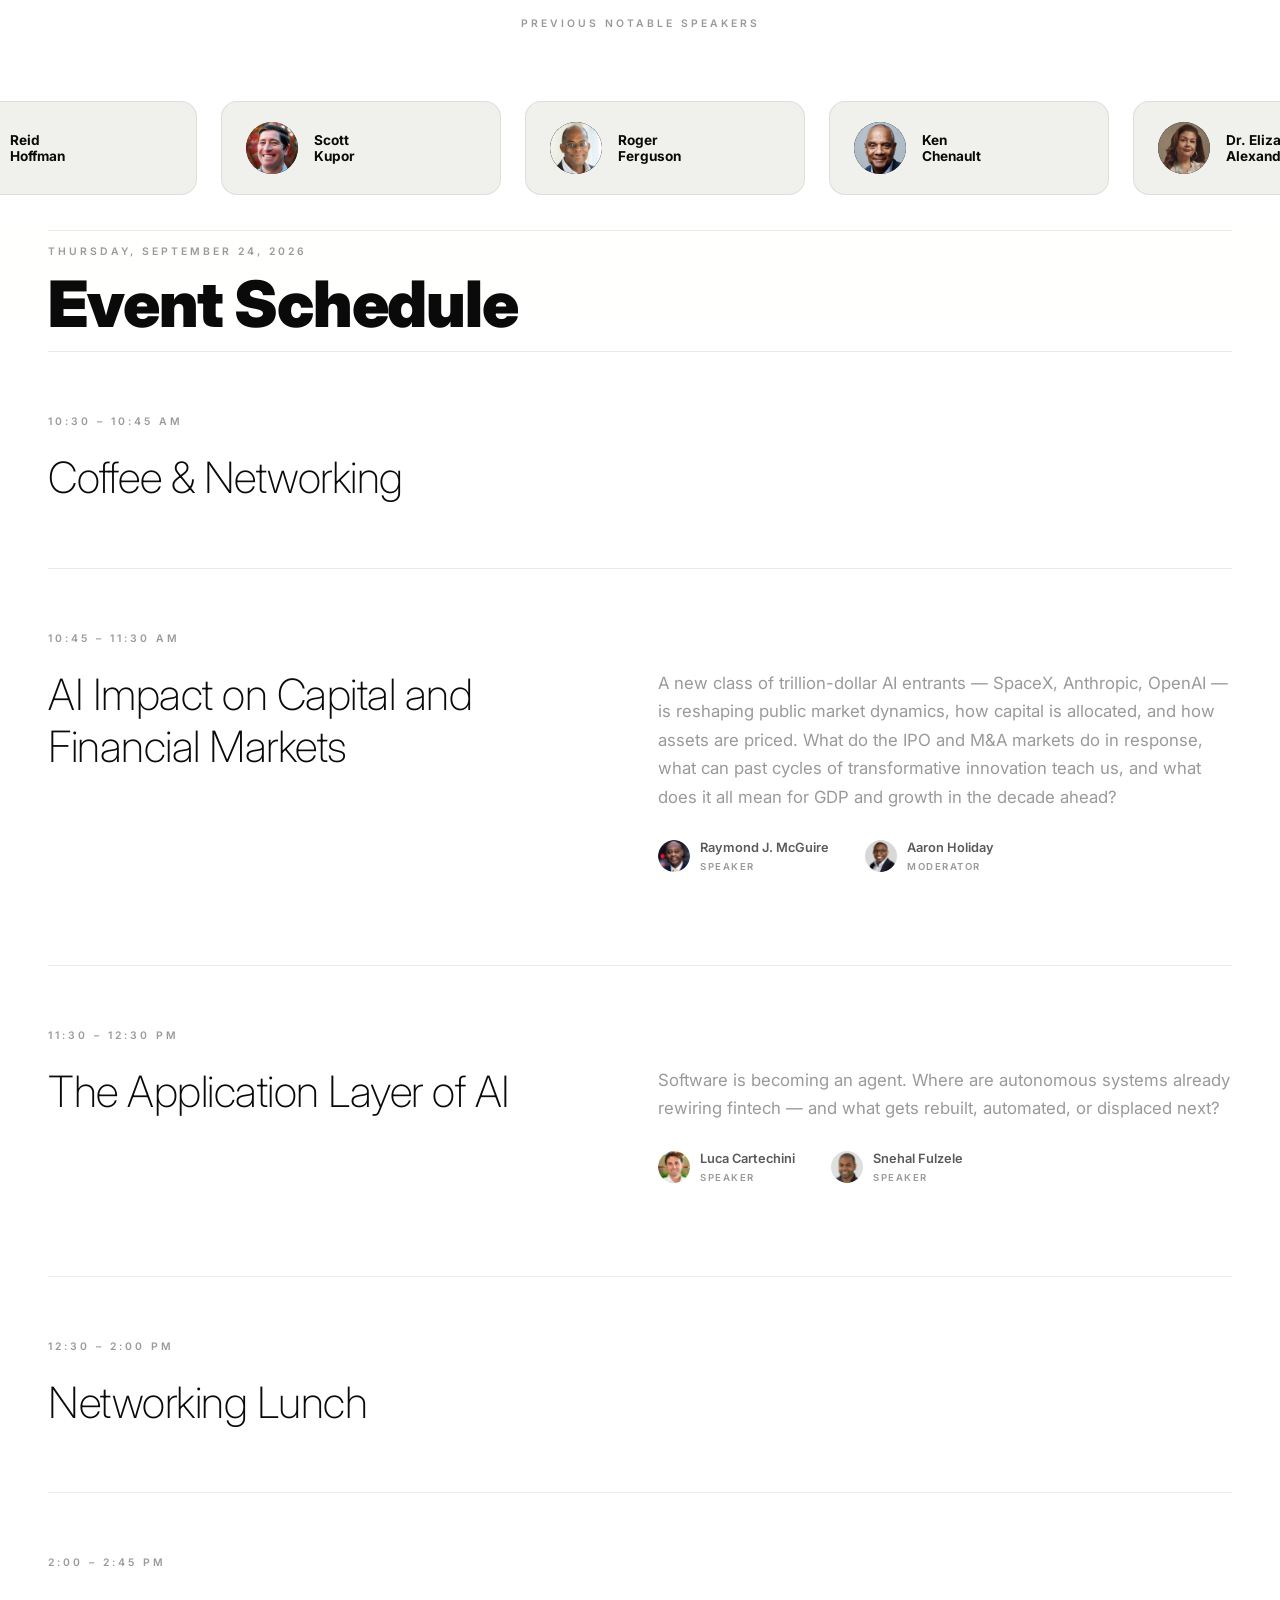
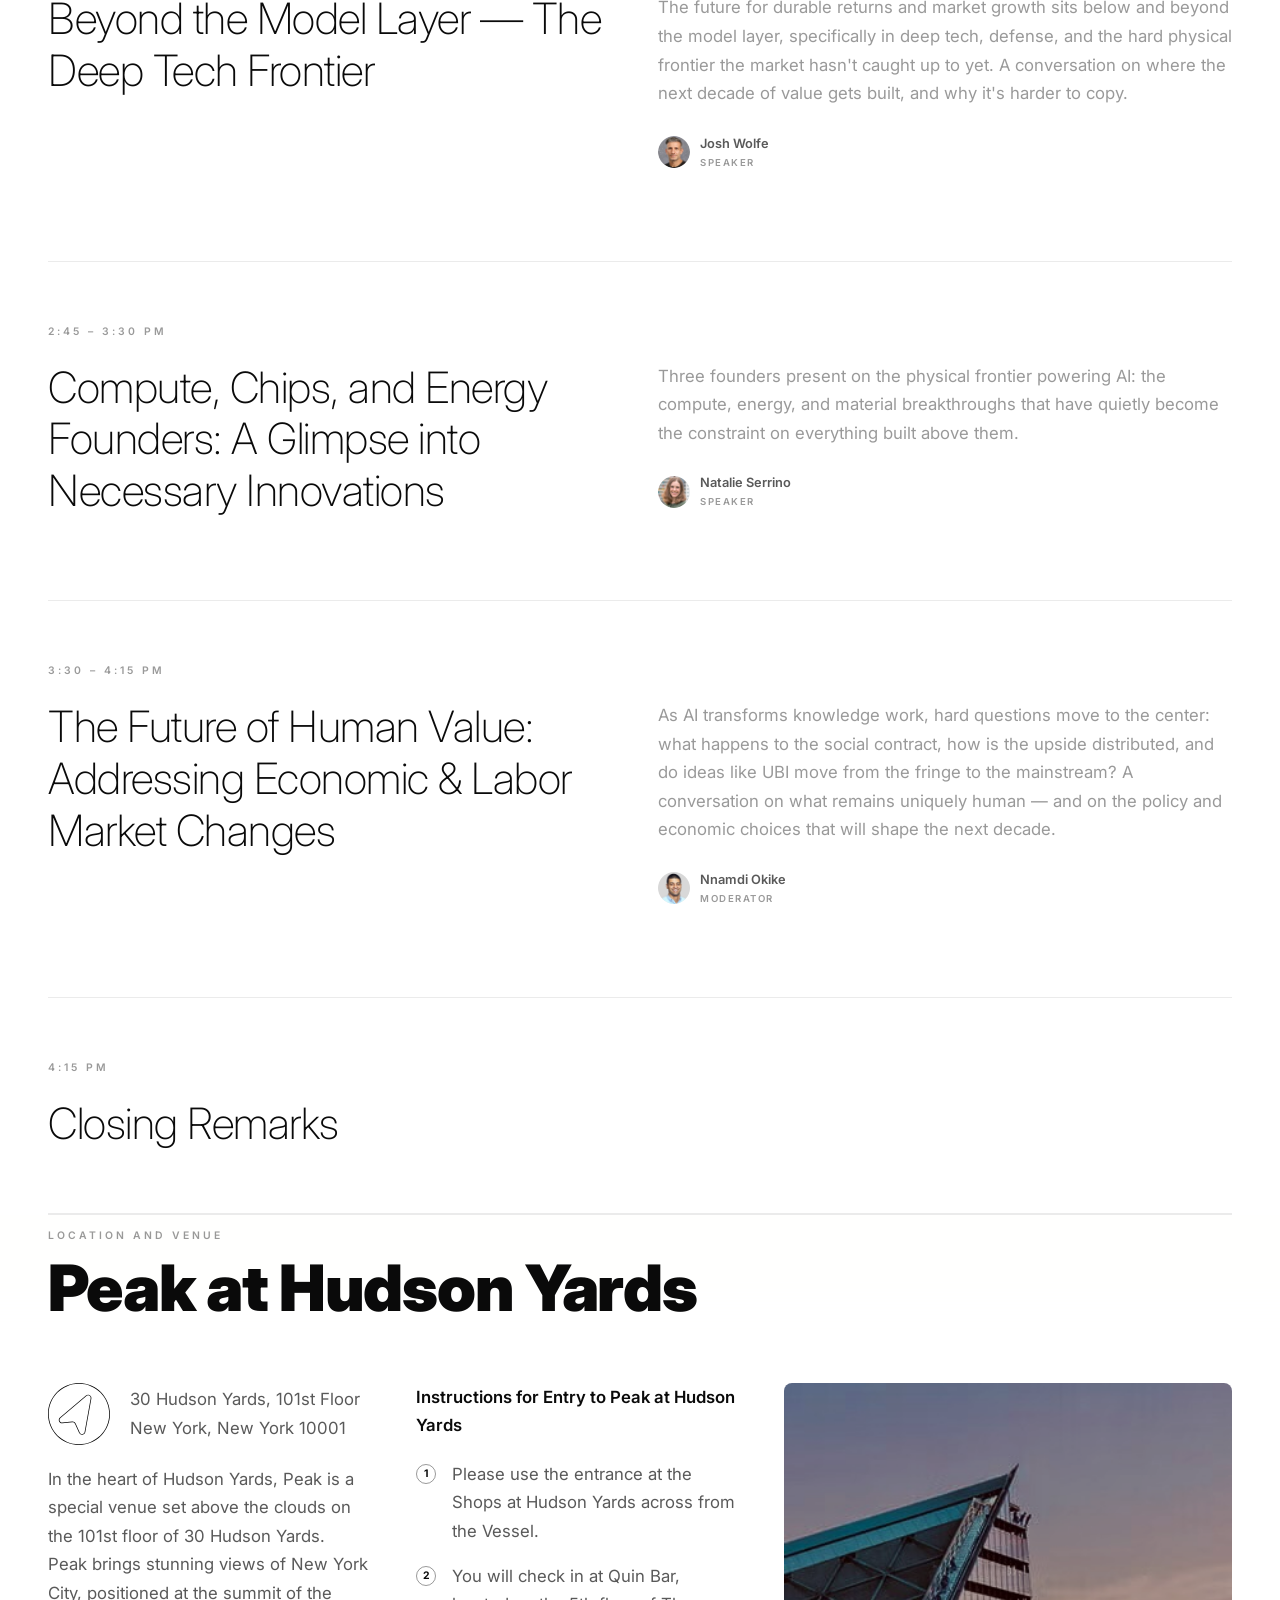
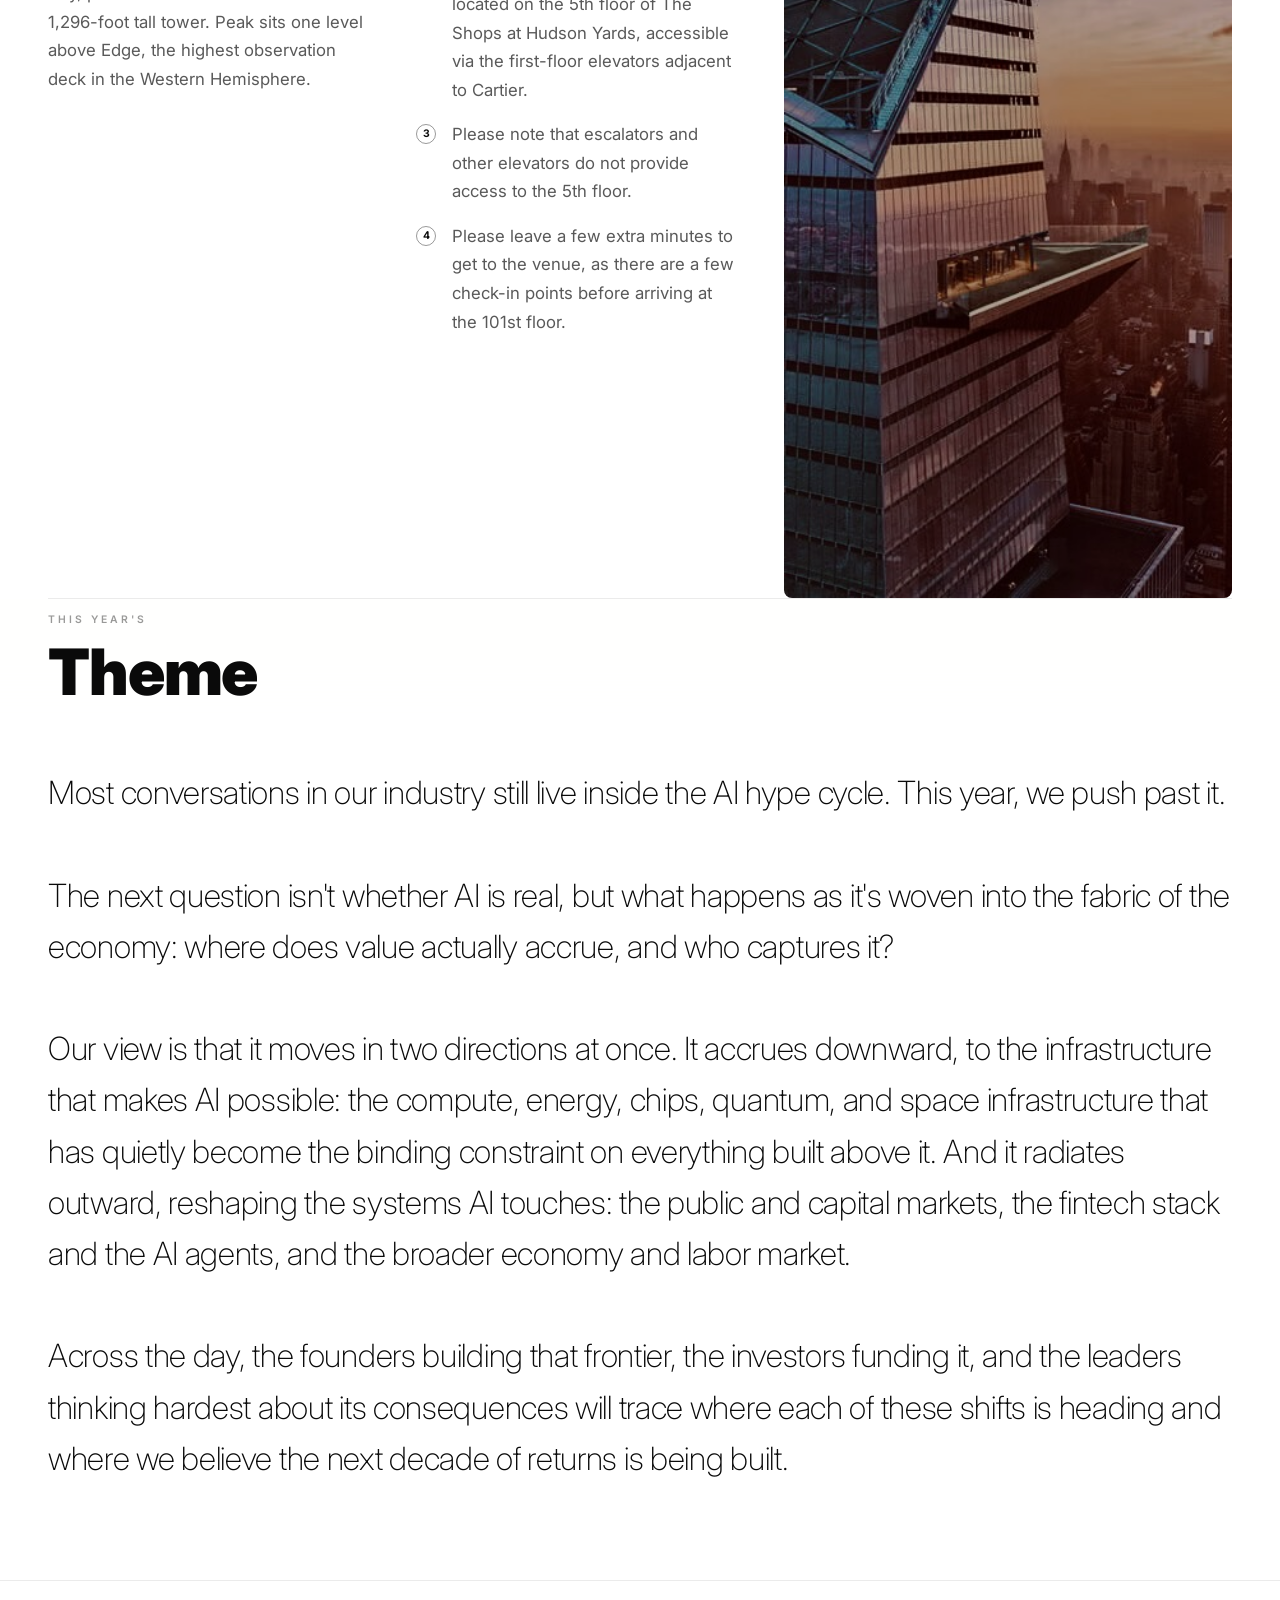
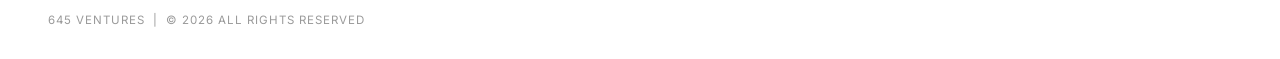
==== commit 89b955c9: "Rework hero, add speaker bios, fix marquee scroll speed Hero: date/time/location as translucent-blac" ====
--- a/index.html
+++ b/index.html
@@ -6,8 +6,8 @@
   <title>645 AGM 2026</title>
   <link rel="preconnect" href="https://fonts.googleapis.com" />
   <link rel="preconnect" href="https://fonts.gstatic.com" crossorigin />
-  <link href="https://fonts.googleapis.com/css2?family=Inter:ital,wght@0,100;0,200;0,400;0,500;0,600;0,700;0,900;1,400&display=swap" rel="stylesheet" />
-  <link rel="stylesheet" href="styles.css?v=51" />
+  <link href="https://fonts.googleapis.com/css2?family=Inter:ital,wght@0,100;0,200;0,400;0,500;0,600;0,700;0,800;0,900;1,400&display=swap" rel="stylesheet" />
+  <link rel="stylesheet" href="styles.css?v=61" />
   <script>
     (function() {
       var saved = localStorage.getItem('theme') || 'system';
@@ -28,7 +28,7 @@
     <div class="nav-right">
     <button class="nav-hamburger" aria-label="Open menu">&#9776;</button>
     <ul class="nav-links">
-      <li><a href="#overview">Overview</a></li>
+      <li><a href="#overview">Theme</a></li>
       <li><a href="#speakers">Speakers</a></li>
       <li><a href="#schedule">Agenda</a></li>
       <li><a href="#location">Location</a></li>
@@ -59,15 +59,8 @@
       <p class="hero-eyebrow">2026 Annual Meeting</p>
       <p class="hero-meta"><span class="hero-meta-item">September 24, 2026</span><span class="hero-meta-sep">&nbsp;&middot;&nbsp;</span><span class="hero-meta-item">8:30 AM – 5:00 PM</span><span class="hero-meta-sep">&nbsp;&middot;&nbsp;</span><span class="hero-meta-item">Peak at Hudson Yards</span></p>
       <h1 class="hero-title fit-width">When The Tide Settles</h1>
-      <p class="hero-subtitle">The AI wave is just beginning.<br><br>We will explore what happens as it's woven into the fabric of society, from the infrastructure that powers AI and out through the systems it's rewiring.<br><br>Join us as we chat with the founders and experts on the frontlines.</p>
+      <p class="hero-subtitle"><span class="hero-subtitle-lead">The AI wave is just beginning. We will explore what happens as it's woven into the fabric of society.</span><span class="hero-subtitle-tail">Join us as we chat with the founders and experts on the frontlines.</span></p>
     </div>
-  </section>
-
-  <!-- OVERVIEW -->
-  <section id="overview">
-    <p class="overview-desc">
-      Most conversation in our industry still lives inside the AI hype cycle. This year, we push past it. The next question isn't whether AI is real, but what happens as it's woven into the fabric of the economy: where does value actually accrue, and who captures it? Our view is that it moves in two directions at once. It accrues downward, to the infrastructure that makes AI possible: the compute, energy, chips, quantum, and space infrastructure that has quietly become the binding constraint on everything built above it. And it radiates outward, reshaping the systems AI touches: the public and capital markets, the fintech stack and the AI agents, and the broader economy and labor market. Across the day, the founders building that frontier, the investors funding it, and the leaders thinking hardest about its consequences will trace where each of these shifts is heading and where we believe the next decade of returns is being built.
-    </p>
   </section>
 
   <!-- FEATURED SPEAKERS -->
@@ -96,7 +89,7 @@
   <!-- SCHEDULE -->
   <section id="schedule">
     <div class="schedule-header">
-      <p class="section-label">Thursday September 24, 2026</p>
+      <p class="section-label">Thursday, September 24, 2026</p>
       <h2 class="schedule-heading fit-width">Event Schedule</h2>
     </div>
     <div class="schedule-list" id="schedule-list"></div>
@@ -128,7 +121,8 @@
           <ol class="location-steps">
             <li>Please use the entrance at the Shops at Hudson Yards across from the Vessel.</li>
             <li>You will check in at Quin Bar, located on the 5th floor of The Shops at Hudson Yards, accessible via the first-floor elevators adjacent to Cartier.</li>
-            <li>Please note that escalators and other elevators do not provide access to the 5th floor. Please leave a few extra minutes to get to the venue as there are a few check-in points before arriving at the 101st floor.</li>
+            <li>Please note that escalators and other elevators do not provide access to the 5th floor.</li>
+            <li>Please leave a few extra minutes to get to the venue, as there are a few check-in points before arriving at the 101st floor.</li>
           </ol>
         </div>
         <div class="location-image" id="location-image-wrap">
@@ -136,6 +130,17 @@
         </div>
       </div>
     </div>
+  </section>
+
+  <!-- OVERVIEW (last section) -->
+  <section id="overview">
+    <div class="overview-header">
+      <p class="section-label">This year's</p>
+      <h2 class="overview-heading fit-width">Theme</h2>
+    </div>
+    <p class="overview-desc">
+      Most conversations in our industry still live inside the AI hype cycle. This year, we push past it.<br><br>The next question isn't whether AI is real, but what happens as it's woven into the fabric of the economy: where does value actually accrue, and who captures it?<br><br>Our view is that it moves in two directions at once. It accrues downward, to the infrastructure that makes AI possible: the compute, energy, chips, quantum, and space infrastructure that has quietly become the binding constraint on everything built above it. And it radiates outward, reshaping the systems AI touches: the public and capital markets, the fintech stack and the AI agents, and the broader economy and labor market.<br><br>Across the day, the founders building that frontier, the investors funding it, and the leaders thinking hardest about its consequences will trace where each of these shifts is heading and where we believe the next decade of returns is being built.
+    </p>
   </section>
 
   <footer>
@@ -146,6 +151,6 @@
   <!-- hideSections: hide entire sections by ID — "overview", "speakers", "location", "schedule" -->
   <!-- hideLpItems: true = filter out schedule items flagged lpOnly:true in scripts.js -->
   <script>window.SITE_CONFIG = { hideSections: [], hideLpItems: true };</script>
-  <script src="scripts.js?v=42"></script>
+  <script src="scripts.js?v=53"></script>
 </body>
 </html>
--- a/styles.css
+++ b/styles.css
@@ -262,7 +262,7 @@
   position: absolute;
   inset: 0;
   /* Scrim keeps the white hero text legible over the bright coastline photos */
-  background: linear-gradient(to bottom, rgba(8,22,34,0.33) 0%, rgba(8,22,34,0.50) 50%, rgba(8,22,34,0.68) 100%);
+  background: linear-gradient(to bottom, rgba(8,22,34,0.45) 0%, rgba(8,22,34,0.62) 50%, rgba(8,22,34,0.80) 100%);
   pointer-events: none;
 }
 #hero > * { position: relative; z-index: 1; }
@@ -272,12 +272,12 @@
   width: 100%; /* stable target width for the fit-width title */
 }
 .hero-eyebrow {
-  font-size: 1.05rem;
+  font-size: 1.45rem;
   font-weight: 900;
   letter-spacing: 5px;
   text-transform: uppercase;
   color: rgba(255,255,255,1);
-  margin-bottom: 14px;
+  margin-bottom: 18px;
 }
 .hero-title {
   font-size: clamp(3rem, 8vw, 7rem);
@@ -295,12 +295,24 @@
 .hero-meta {
   margin-top: 0;
   margin-bottom: 32px;
-  font-size: 0.85rem;
-  font-weight: 500;
+  font-size: 1.05rem;
+  font-weight: 600;
   letter-spacing: 3px;
   text-transform: uppercase;
   color: #ffffff;
-  line-height: 2.2;
+  /* Lay the date/time/location out as translucent pill chips, centered. */
+  display: flex;
+  flex-wrap: wrap;
+  justify-content: center;
+  gap: 12px;
+  line-height: 1.3;
+}
+.hero-meta-sep { display: none; } /* pills replace the dot separators */
+.hero-meta-item {
+  background: rgba(0,0,0,0.3);
+  padding: 9px 20px 9px 23px; /* extra left pad balances the 3px tracking */
+  border-radius: 8px;
+  white-space: nowrap;
 }
 
 .hero-meta-link {
@@ -315,16 +327,18 @@
 }
 
 .hero-subtitle {
-  /* Match the meta line above (size/weight/tracking/color) but keep sentence case. */
-  font-size: 0.85rem;
+  font-size: 1.1rem;
   color: #ffffff;
-  font-weight: 500;
+  font-weight: 600;
   letter-spacing: 0.25px;
   text-transform: none;
-  max-width: 920px;
+  max-width: 1040px;
   margin: 0 auto 8px;
-  line-height: 2;
-}
+  line-height: 1.4;
+}
+/* Two lines: lead is heavier; tail keeps the base weight. Tight gap between. */
+.hero-subtitle-lead { display: block; font-weight: 800; font-size: 1.25rem; margin-bottom: 12px; }
+.hero-subtitle-tail { display: block; font-weight: 600; }
 
 .btn-register {
   display: inline-block;
@@ -358,7 +372,28 @@
 
 /* ── OVERVIEW ── */
 #overview {
-  padding: 96px 48px;
+  padding: 0 48px 96px;
+}
+.overview-header {
+  /* break out to full viewport width, sticky like the other section headers */
+  width: 100vw;
+  margin-left: calc(50% - 50vw);
+  height: 120px;
+  padding: 0 48px;
+  display: flex;
+  flex-direction: column;
+  justify-content: center;
+  position: sticky;
+  top: 68px;
+  z-index: 10;
+  isolation: isolate;
+}
+.overview-heading {
+  font-size: clamp(2.4rem, 5vw, 3.6rem);
+  font-weight: 900;
+  letter-spacing: -0.018em;
+  line-height: 1.05;
+  --fit-max: 64px;
 }
 .overview-title {
   font-size: clamp(2rem, 5vw, 3.4rem);
@@ -382,7 +417,8 @@
   font-weight: 200;
   line-height: 1.6;
   color: var(--text);
-  margin-bottom: 48px;
+  margin-top: 48px;
+  margin-bottom: 0;
   letter-spacing: -0.3px;
 }
 .overview-meta {
@@ -407,7 +443,8 @@
 
 #speakers::before,
 #location::before,
-#schedule::before {
+#schedule::before,
+#overview::before {
   content: '';
   display: block;
   height: 1px;
@@ -561,6 +598,7 @@
 }
 
 /* Fade the blurred backdrop out toward the bottom so there's no hard edge */
+.overview-header::before,
 .speakers-h-header::before,
 .location-header::before,
 .schedule-header::before {
@@ -680,7 +718,8 @@
 #location {}
 
 .location-inner {
-  padding: 0 48px 96px;
+  /* No trailing padding so the overview header hands off without a gap. */
+  padding: 0 48px;
   display: flex;
   flex-direction: column;
   gap: 48px;
@@ -825,7 +864,11 @@
 #schedule {
   /* No trailing padding so the location header hands off without a gap. */
   padding: 0 48px;
-}
+  /* Distinct surface to break up the page: pure white in light mode,
+     a raised shade in dark mode (pure white would clash with light text). */
+  background: var(--bg-raised);
+}
+[data-theme="light"] #schedule { background: #ffffff; }
 .schedule-header {
   /* break out of the 1100px container so the title can span the viewport */
   width: 100vw;
@@ -1002,7 +1045,7 @@
 /* ── MOBILE: single column ── */
 @media (max-width: 768px) {
   /* Page gutters drop to 24px; section content panels handle their own sides */
-  #overview { padding: 64px 24px; }
+  #overview { padding: 0 24px 64px; }
   #speakers { padding: 64px 0; }
   #schedule { padding: 0 24px; }
 
@@ -1018,6 +1061,7 @@
   .overview-desc { font-size: 1.15rem; line-height: 1.55; margin-bottom: 32px; }
 
   /* Section headers: auto height with smaller fitted titles */
+  .overview-header,
   .speakers-h-header,
   .location-header,
   .schedule-header {
@@ -1027,12 +1071,14 @@
   }
   .featured-section-title,
   .location-title,
-  .schedule-heading { --fit-max: 32px; }
+  .schedule-heading,
+  .overview-heading { --fit-max: 32px; }
 
   /* Full-bleed section dividers + agenda lines align to the 24px gutters */
   #speakers::before,
   #location::before,
-  #schedule::before {
+  #schedule::before,
+  #overview::before {
     width: calc(100vw - 48px);
     margin-left: calc(50% - 50vw + 24px);
   }
@@ -1040,7 +1086,7 @@
   .schedule-row:last-child::after { width: calc(100vw - 48px); }
 
   /* Location: text first, image below, cropped to landscape */
-  .location-inner { padding: 0 24px 64px; }
+  .location-inner { padding: 0 24px; }
   .location-body { grid-template-columns: 1fr; grid-template-areas: "about" "instr" "img"; gap: 32px; }
   .location-image { border-radius: 12px; }
   .location-image img { aspect-ratio: 3 / 2; object-fit: cover; height: auto; }
@@ -1087,5 +1133,5 @@
   .hero-meta-sep { display: none; }
   .hero-meta-item { display: block; }
   .hero-meta { line-height: 1.4; }
-  .hero-eyebrow { font-size: 0.75rem; font-weight: 900; }
-}
+  .hero-eyebrow { font-size: 0.9rem; font-weight: 900; }
+}
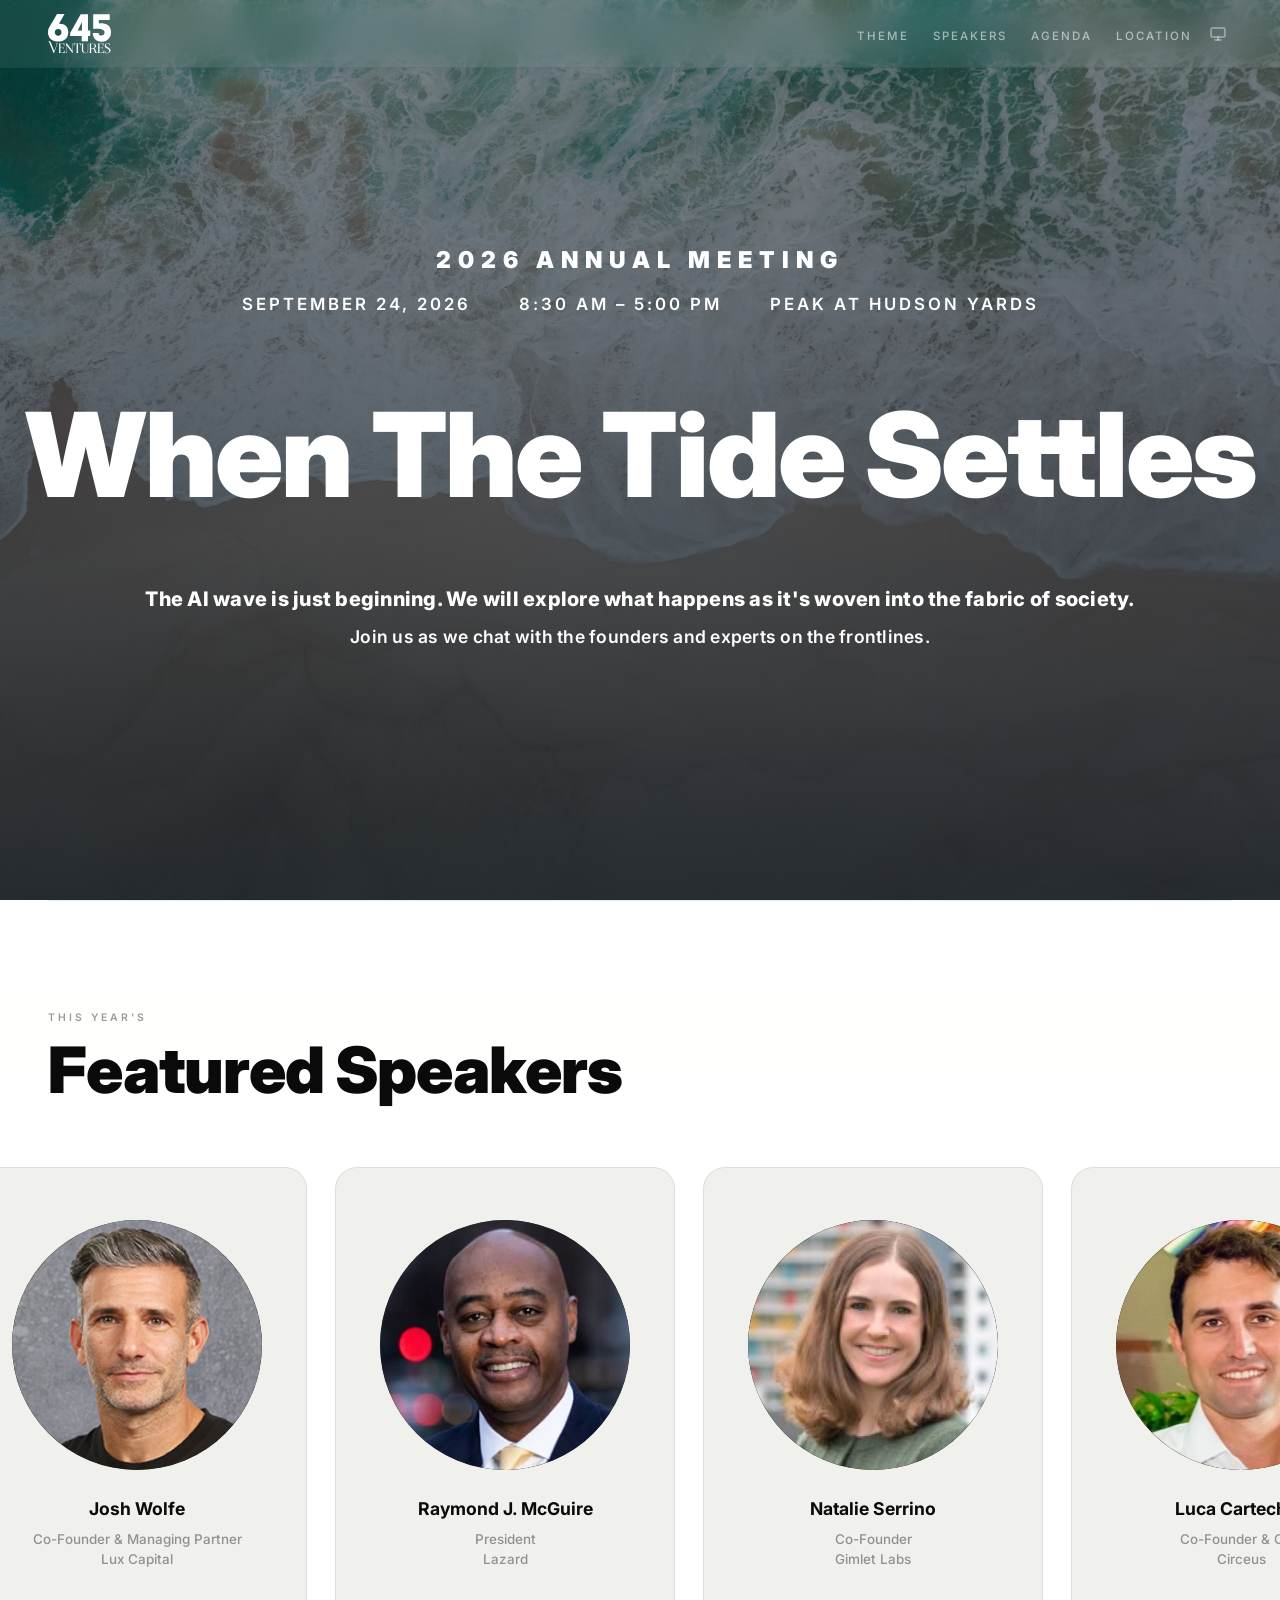
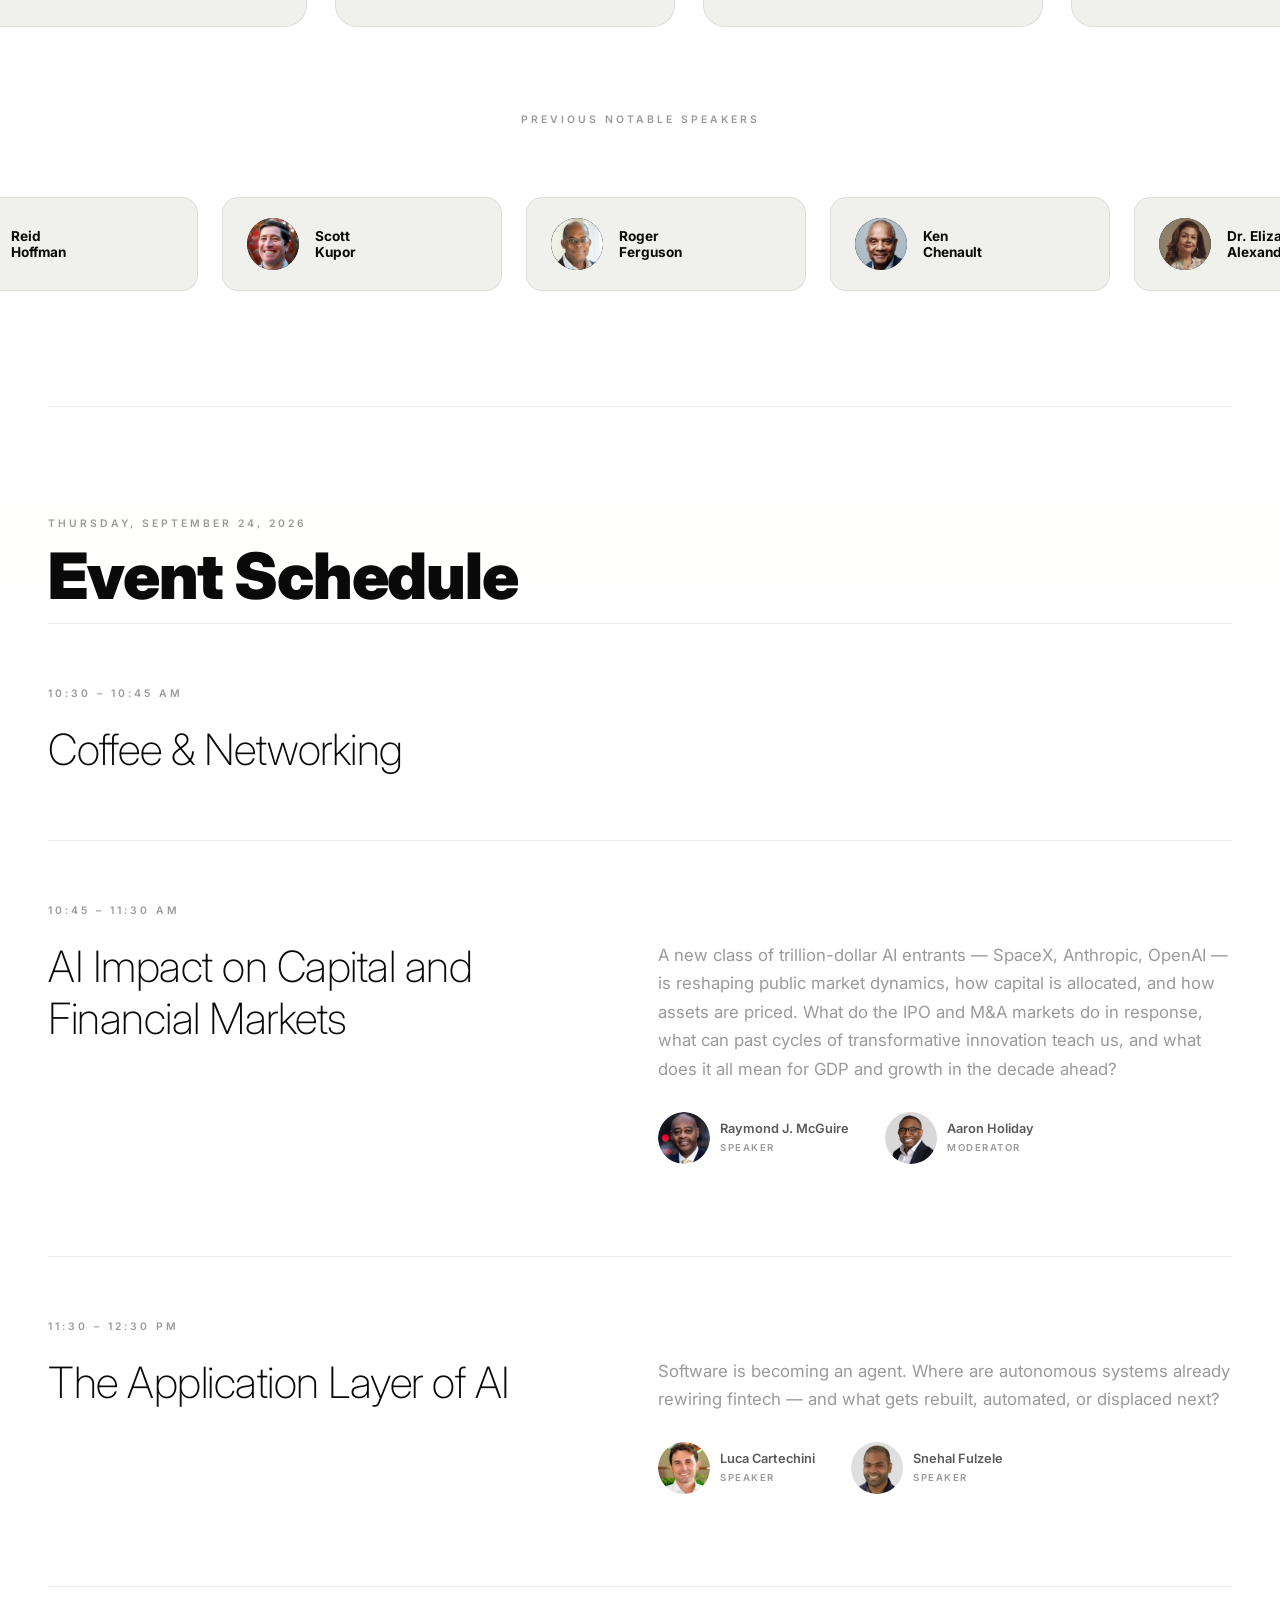
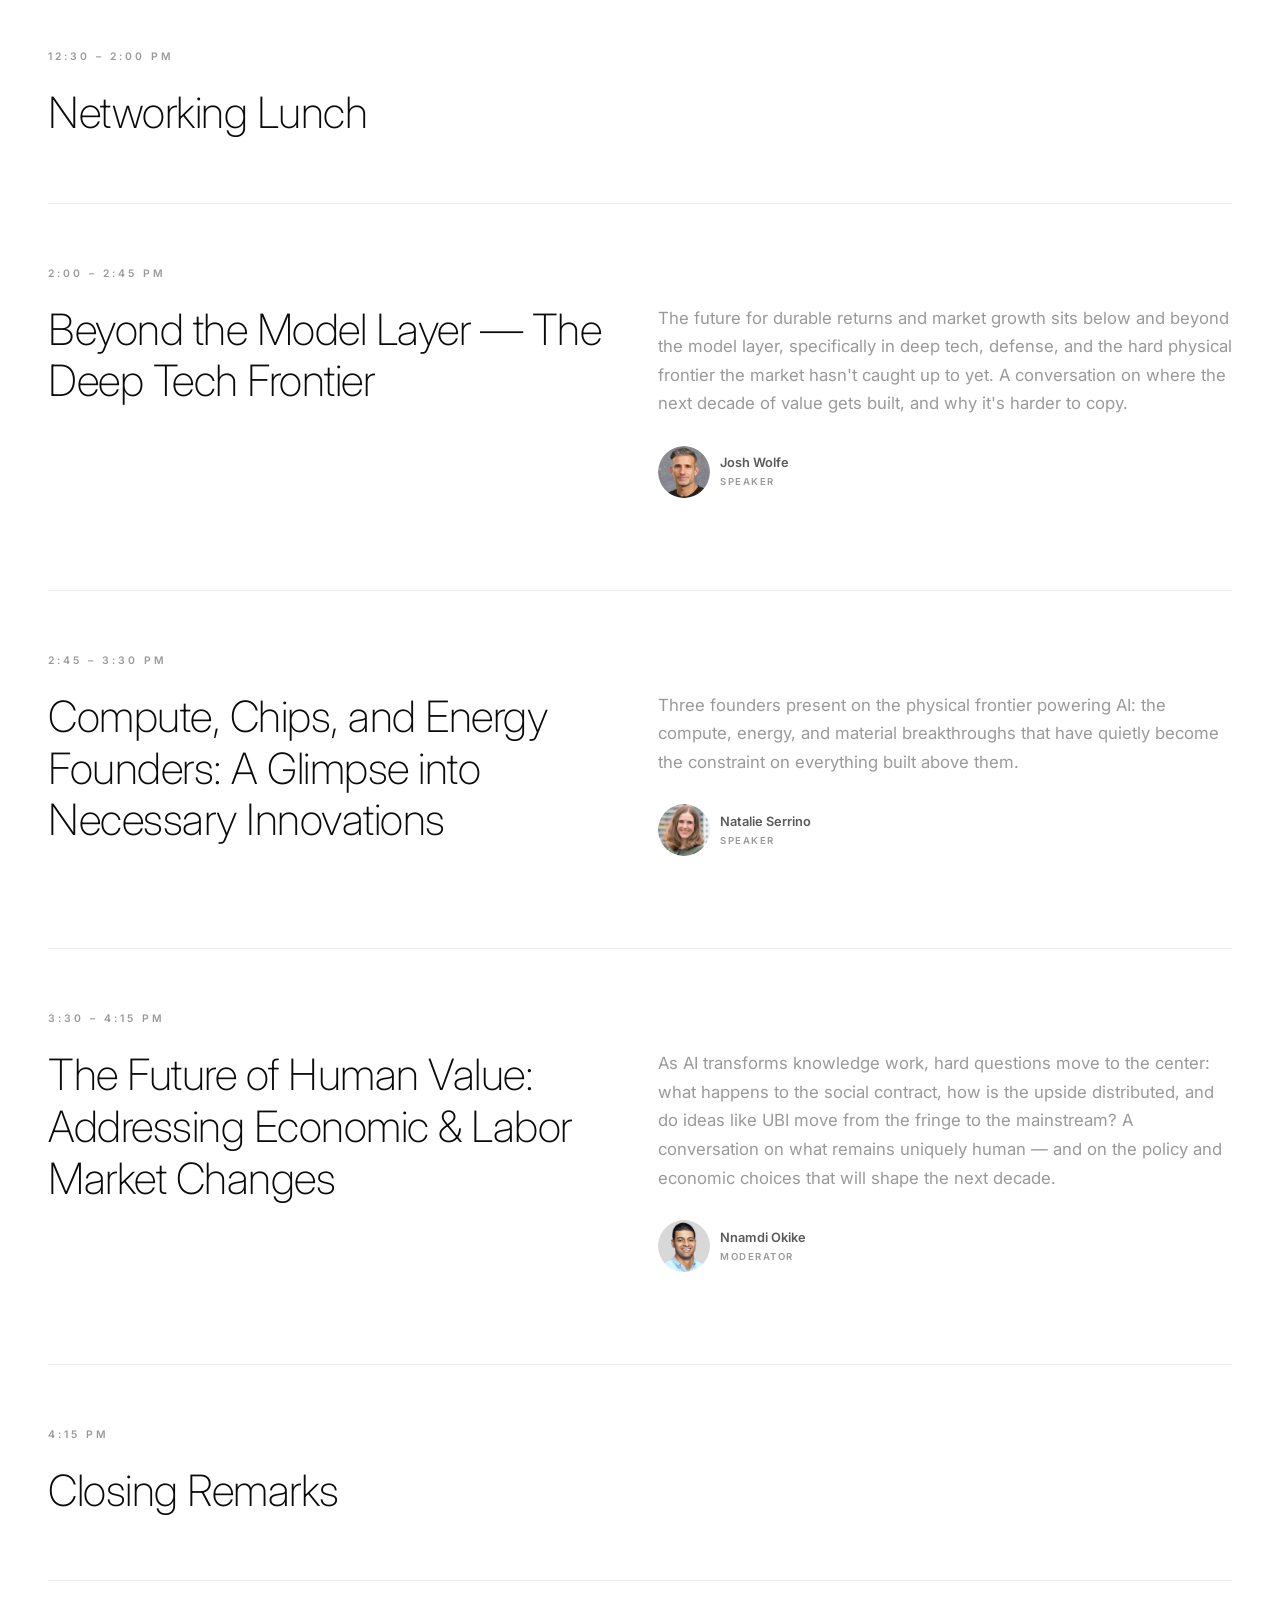
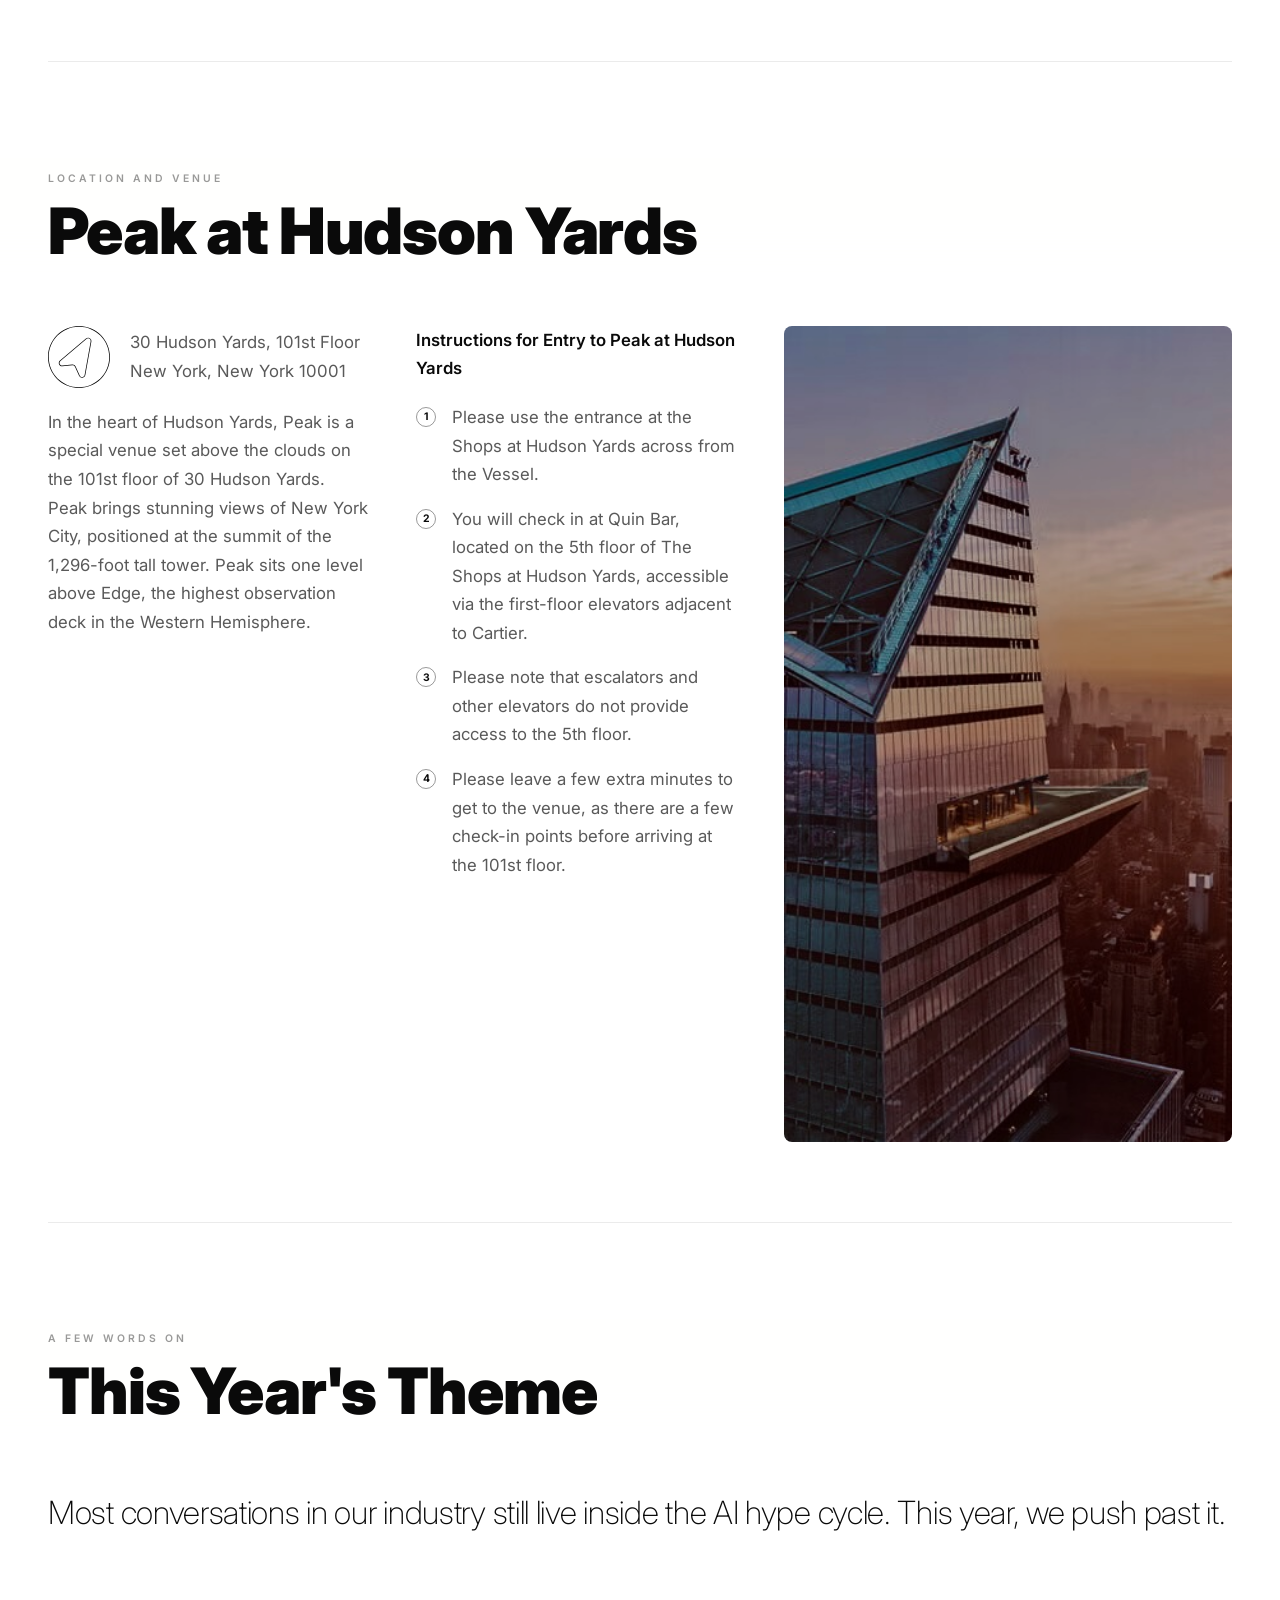
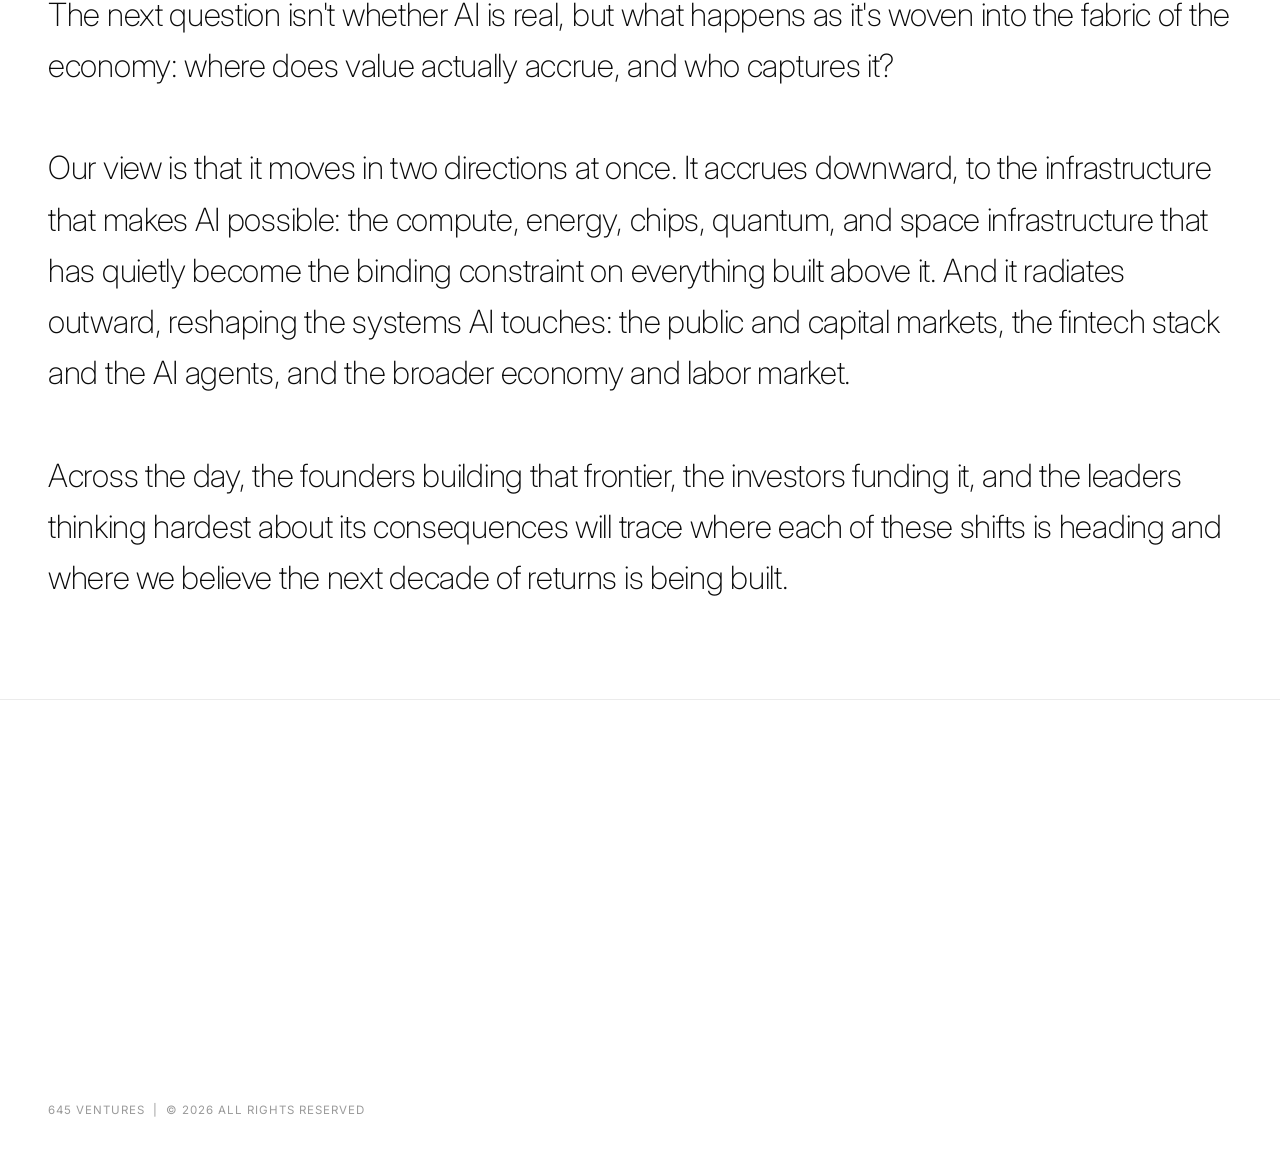
==== commit cb53efe2: "Refine hero spacing, section rhythm, sticky headers, and footer Hero: drop the pill chips for plain " ====
--- a/index.html
+++ b/index.html
@@ -7,7 +7,7 @@
   <link rel="preconnect" href="https://fonts.googleapis.com" />
   <link rel="preconnect" href="https://fonts.gstatic.com" crossorigin />
   <link href="https://fonts.googleapis.com/css2?family=Inter:ital,wght@0,100;0,200;0,400;0,500;0,600;0,700;0,800;0,900;1,400&display=swap" rel="stylesheet" />
-  <link rel="stylesheet" href="styles.css?v=61" />
+  <link rel="stylesheet" href="styles.css?v=69" />
   <script>
     (function() {
       var saved = localStorage.getItem('theme') || 'system';
@@ -135,8 +135,8 @@
   <!-- OVERVIEW (last section) -->
   <section id="overview">
     <div class="overview-header">
-      <p class="section-label">This year's</p>
-      <h2 class="overview-heading fit-width">Theme</h2>
+      <p class="section-label">A few words on</p>
+      <h2 class="overview-heading fit-width">This Year's Theme</h2>
     </div>
     <p class="overview-desc">
       Most conversations in our industry still live inside the AI hype cycle. This year, we push past it.<br><br>The next question isn't whether AI is real, but what happens as it's woven into the fabric of the economy: where does value actually accrue, and who captures it?<br><br>Our view is that it moves in two directions at once. It accrues downward, to the infrastructure that makes AI possible: the compute, energy, chips, quantum, and space infrastructure that has quietly become the binding constraint on everything built above it. And it radiates outward, reshaping the systems AI touches: the public and capital markets, the fintech stack and the AI agents, and the broader economy and labor market.<br><br>Across the day, the founders building that frontier, the investors funding it, and the leaders thinking hardest about its consequences will trace where each of these shifts is heading and where we believe the next decade of returns is being built.
@@ -151,6 +151,6 @@
   <!-- hideSections: hide entire sections by ID — "overview", "speakers", "location", "schedule" -->
   <!-- hideLpItems: true = filter out schedule items flagged lpOnly:true in scripts.js -->
   <script>window.SITE_CONFIG = { hideSections: [], hideLpItems: true };</script>
-  <script src="scripts.js?v=53"></script>
+  <script src="scripts.js?v=54"></script>
 </body>
 </html>
--- a/styles.css
+++ b/styles.css
@@ -274,10 +274,10 @@
 .hero-eyebrow {
   font-size: 1.45rem;
   font-weight: 900;
-  letter-spacing: 5px;
+  letter-spacing: 7px;
   text-transform: uppercase;
   color: rgba(255,255,255,1);
-  margin-bottom: 18px;
+  margin-bottom: 20px;
 }
 .hero-title {
   font-size: clamp(3rem, 8vw, 7rem);
@@ -285,7 +285,7 @@
   letter-spacing: -0.018em;
   line-height: 1;
   color: var(--text);
-  margin-bottom: 24px;
+  margin-bottom: 72px;
   --fit-max: 120px;
 }
 
@@ -294,26 +294,21 @@
 
 .hero-meta {
   margin-top: 0;
-  margin-bottom: 32px;
+  margin-bottom: 80px;
   font-size: 1.05rem;
   font-weight: 600;
   letter-spacing: 3px;
   text-transform: uppercase;
   color: #ffffff;
-  /* Lay the date/time/location out as translucent pill chips, centered. */
+  /* Date / time / location as plain tracked text, spaced wide apart. */
   display: flex;
   flex-wrap: wrap;
   justify-content: center;
-  gap: 12px;
+  gap: 14px 48px;
   line-height: 1.3;
 }
-.hero-meta-sep { display: none; } /* pills replace the dot separators */
-.hero-meta-item {
-  background: rgba(0,0,0,0.3);
-  padding: 9px 20px 9px 23px; /* extra left pad balances the 3px tracking */
-  border-radius: 8px;
-  white-space: nowrap;
-}
+.hero-meta-sep { display: none; } /* generous gap replaces the dot separators */
+.hero-meta-item { white-space: nowrap; }
 
 .hero-meta-link {
   color: #ffffff;
@@ -613,6 +608,12 @@
   mask-image: linear-gradient(to bottom, #000 45%, transparent 100%);
   pointer-events: none;
 }
+/* Space above each sticky title (separates it from the content above) without
+   changing the locked 120px header height. */
+.overview-header,
+.speakers-h-header,
+.location-header,
+.schedule-header { margin-top: 96px; }
 .featured-section-title {
   font-size: clamp(2.4rem, 5vw, 3.6rem);
   font-weight: 900;
@@ -624,8 +625,8 @@
 
 /* ── PREVIOUS NOTABLE SPEAKERS ── */
 .previous-speakers-wrapper {
-  /* No trailing padding so the next sticky header hands off without a gap. */
-  padding: 0;
+  /* Bottom padding so the speaker list doesn't touch the next section's divider. */
+  padding: 0 0 80px;
 }
 .previous-label {
   text-align: center;
@@ -718,7 +719,6 @@
 #location {}
 
 .location-inner {
-  /* No trailing padding so the overview header hands off without a gap. */
   padding: 0 48px;
   display: flex;
   flex-direction: column;
@@ -733,6 +733,9 @@
   grid-template-areas: "about instr img";
   gap: 48px;
   align-items: start;
+  /* Trailing space lives on the body (content) so the sticky header stays
+     pinned until the section divider, not just to the base of the image. */
+  margin-bottom: 80px;
 }
 .location-col:nth-of-type(1) { grid-area: about; }
 .location-col:nth-of-type(2) { grid-area: instr; }
@@ -862,7 +865,6 @@
 
 /* ── SCHEDULE ── */
 #schedule {
-  /* No trailing padding so the location header hands off without a gap. */
   padding: 0 48px;
   /* Distinct surface to break up the page: pure white in light mode,
      a raised shade in dark mode (pure white would clash with light text). */
@@ -899,7 +901,10 @@
   margin-bottom: 2px;
 }
 
-.schedule-list { display: flex; flex-direction: column; }
+/* Bottom space lives on the list (content), not the section padding, so the
+   sticky header stays pinned through the full white background — not just to
+   the final agenda line. */
+.schedule-list { display: flex; flex-direction: column; padding-bottom: 80px; }
 
 .schedule-row {
   display: grid;
@@ -971,8 +976,8 @@
 .schedule-person:hover .schedule-person-name { color: var(--text); }
 .schedule-person:hover .schedule-avatar { transform: scale(1.08); }
 .schedule-avatar {
-  width: 32px;
-  height: 32px;
+  width: 52px;
+  height: 52px;
   border-radius: 50%;
   object-fit: cover;
   object-position: center top;
@@ -1011,9 +1016,12 @@
 footer {
   border-top: 1px solid var(--border);
   padding: 32px 48px;
-  display: flex;
-  align-items: center;
-  justify-content: space-between;
+  /* Tall footer with the copyright kept near the bottom and lots of empty
+     space above it, so the page feels like it ends here. */
+  min-height: 50vh;
+  display: flex;
+  align-items: flex-end;     /* push the copyright to the bottom */
+  justify-content: flex-start;
 }
 footer p {
   font-size: 0.72rem;
@@ -1038,7 +1046,7 @@
   .nav-links { display: none; }
   .nav-hamburger { display: flex; }
   .nav-right { gap: 24px; }
-  footer { padding: 24px; flex-direction: column; gap: 8px; text-align: center; }
+  footer { padding: 24px; flex-direction: column; gap: 8px; text-align: center; align-items: center; justify-content: flex-end; }
 
 }
 
@@ -1048,6 +1056,7 @@
   #overview { padding: 0 24px 64px; }
   #speakers { padding: 64px 0; }
   #schedule { padding: 0 24px; }
+  .schedule-list { padding-bottom: 56px; }
 
   /* Hero title: one word per line, larger */
   .hero-title {
@@ -1068,6 +1077,7 @@
     height: auto;
     min-height: 0;
     padding: 28px 24px;
+    margin-top: 32px;
   }
   .featured-section-title,
   .location-title,
@@ -1087,7 +1097,7 @@
 
   /* Location: text first, image below, cropped to landscape */
   .location-inner { padding: 0 24px; }
-  .location-body { grid-template-columns: 1fr; grid-template-areas: "about" "instr" "img"; gap: 32px; }
+  .location-body { grid-template-columns: 1fr; grid-template-areas: "about" "instr" "img"; gap: 32px; margin-bottom: 56px; }
   .location-image { border-radius: 12px; }
   .location-image img { aspect-ratio: 3 / 2; object-fit: cover; height: auto; }
 
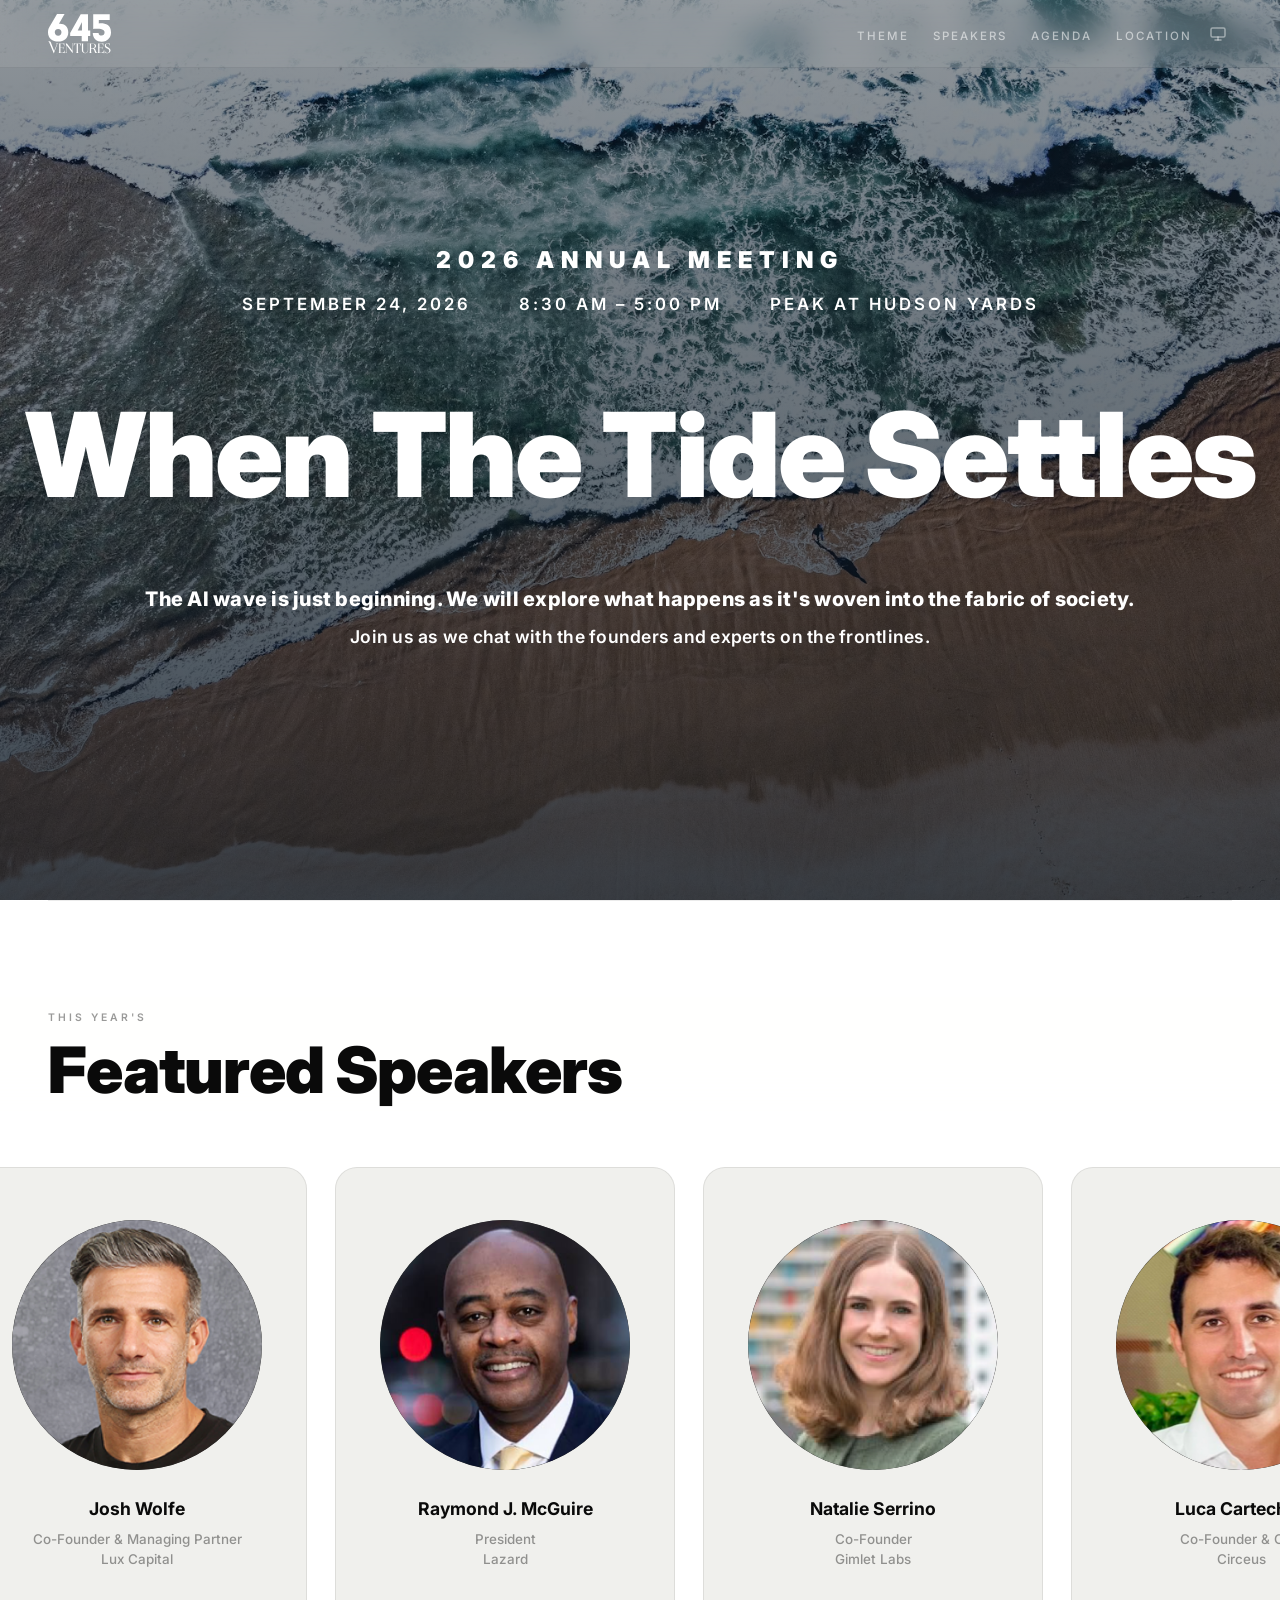
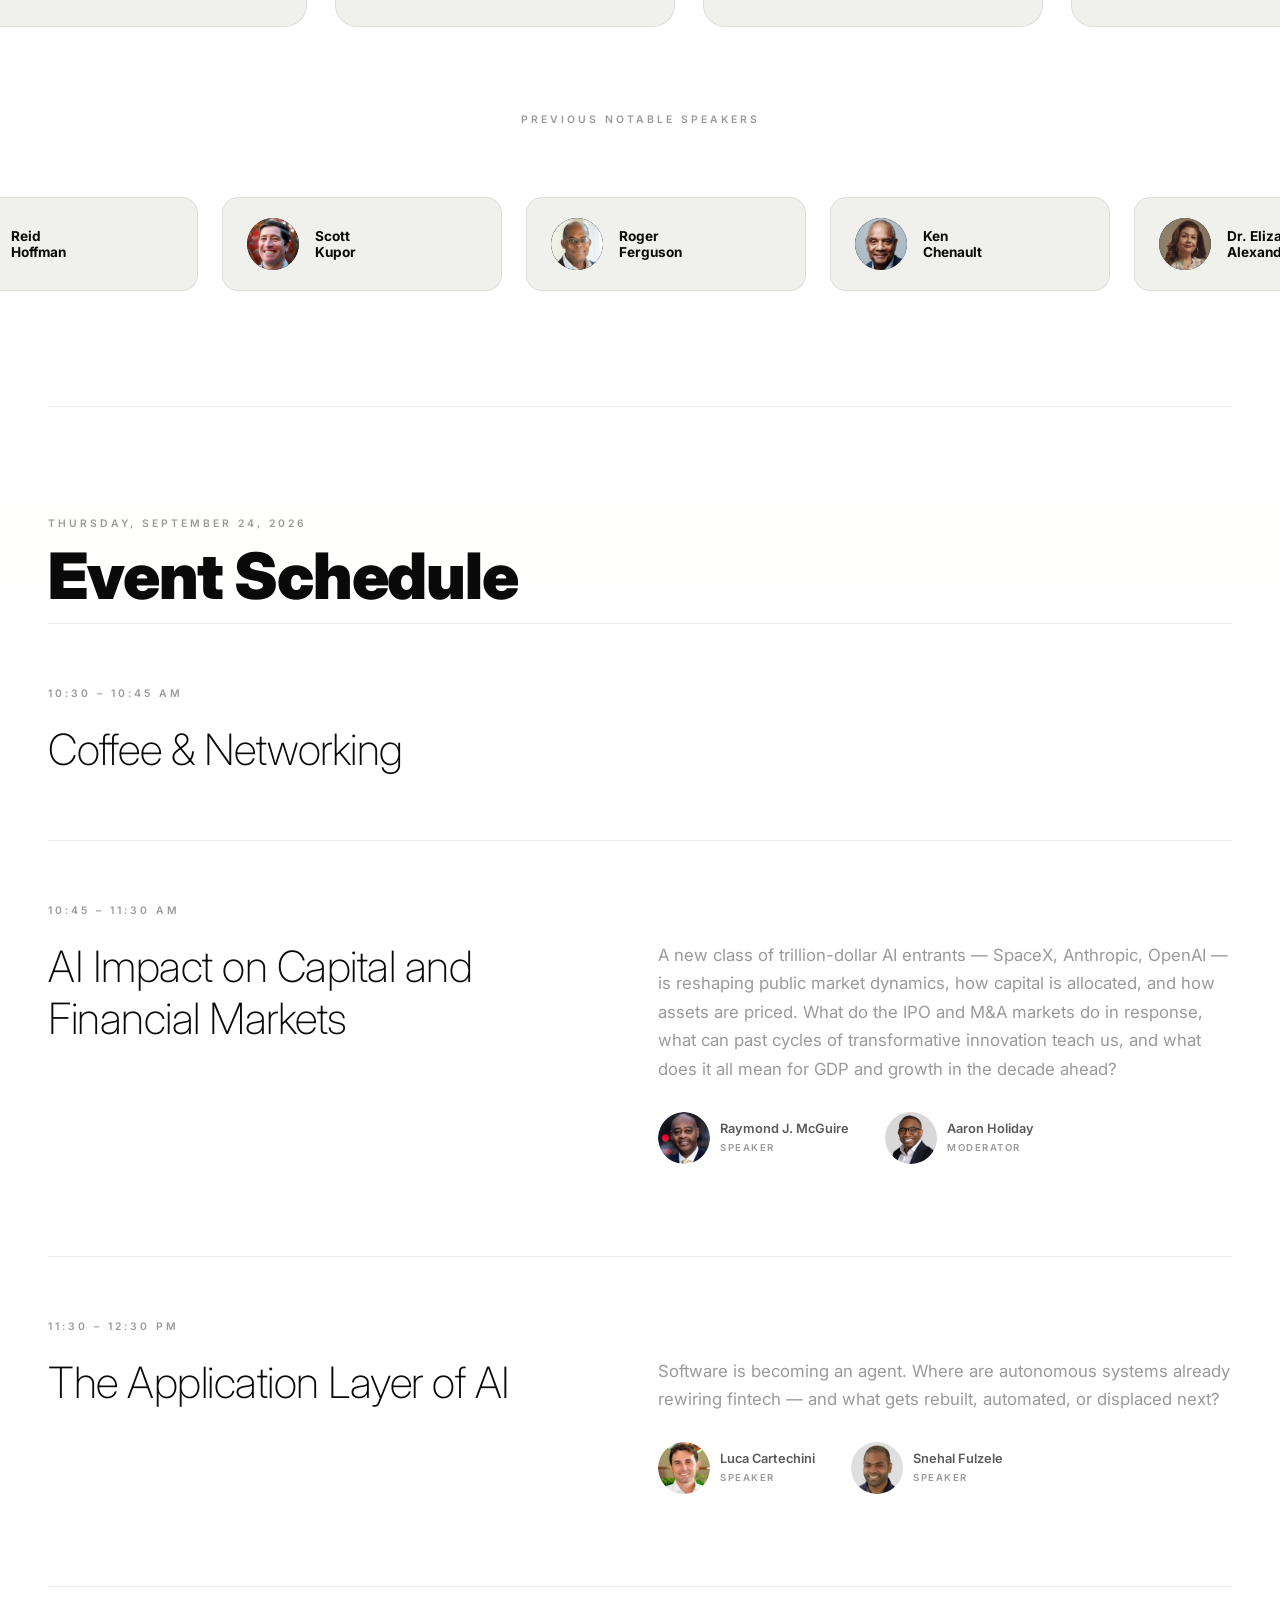
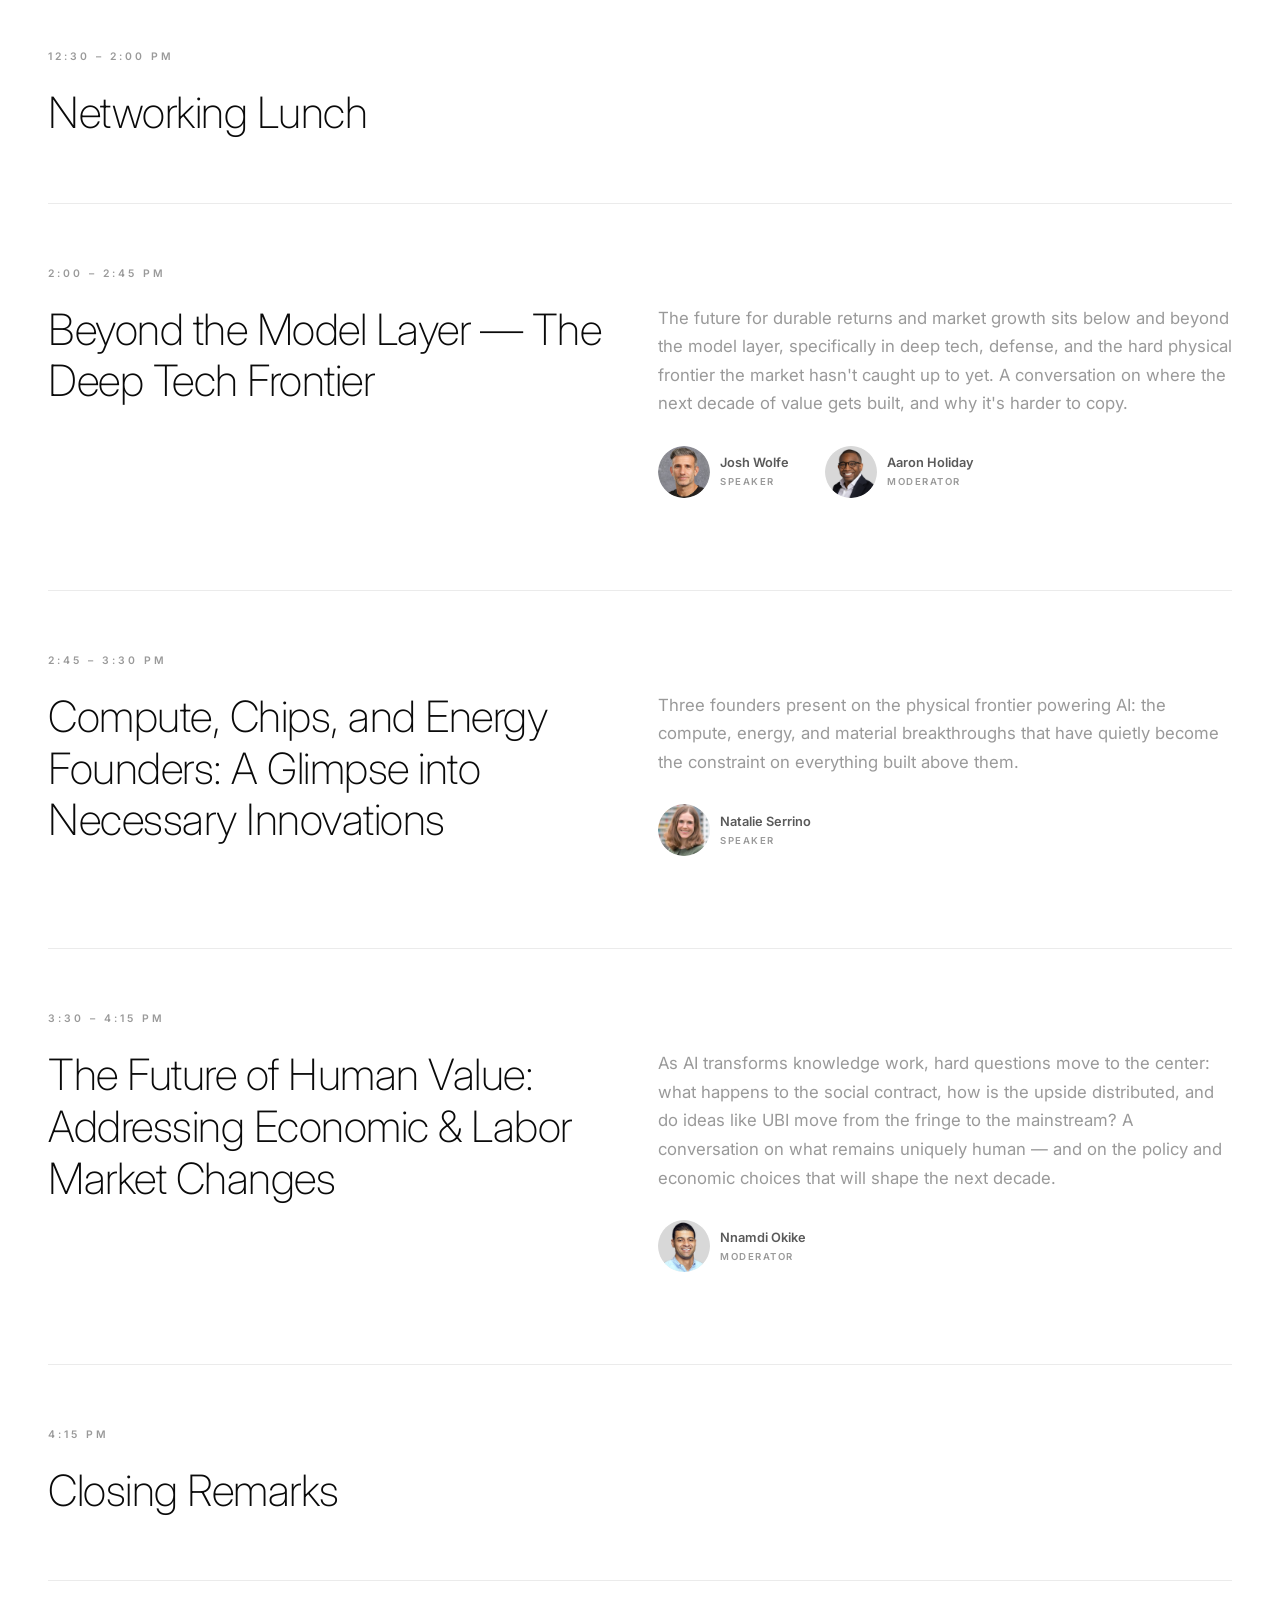
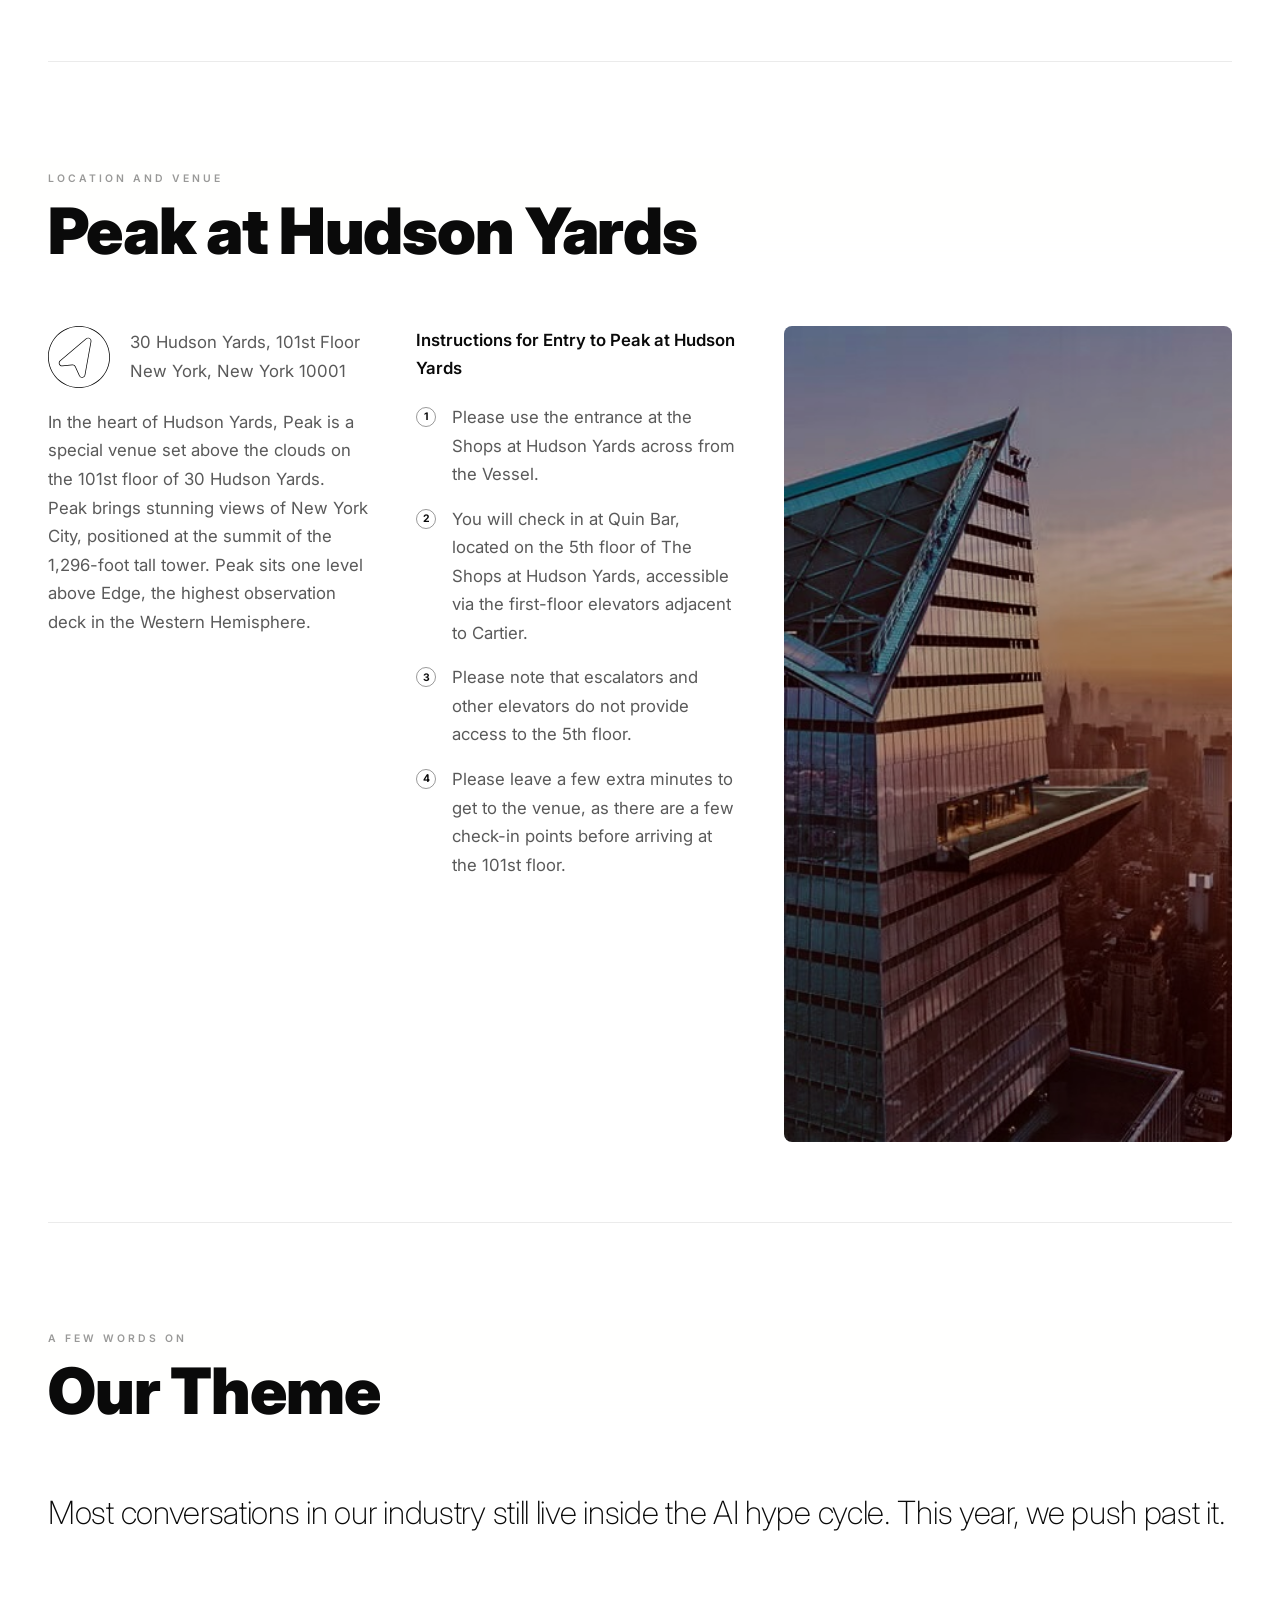
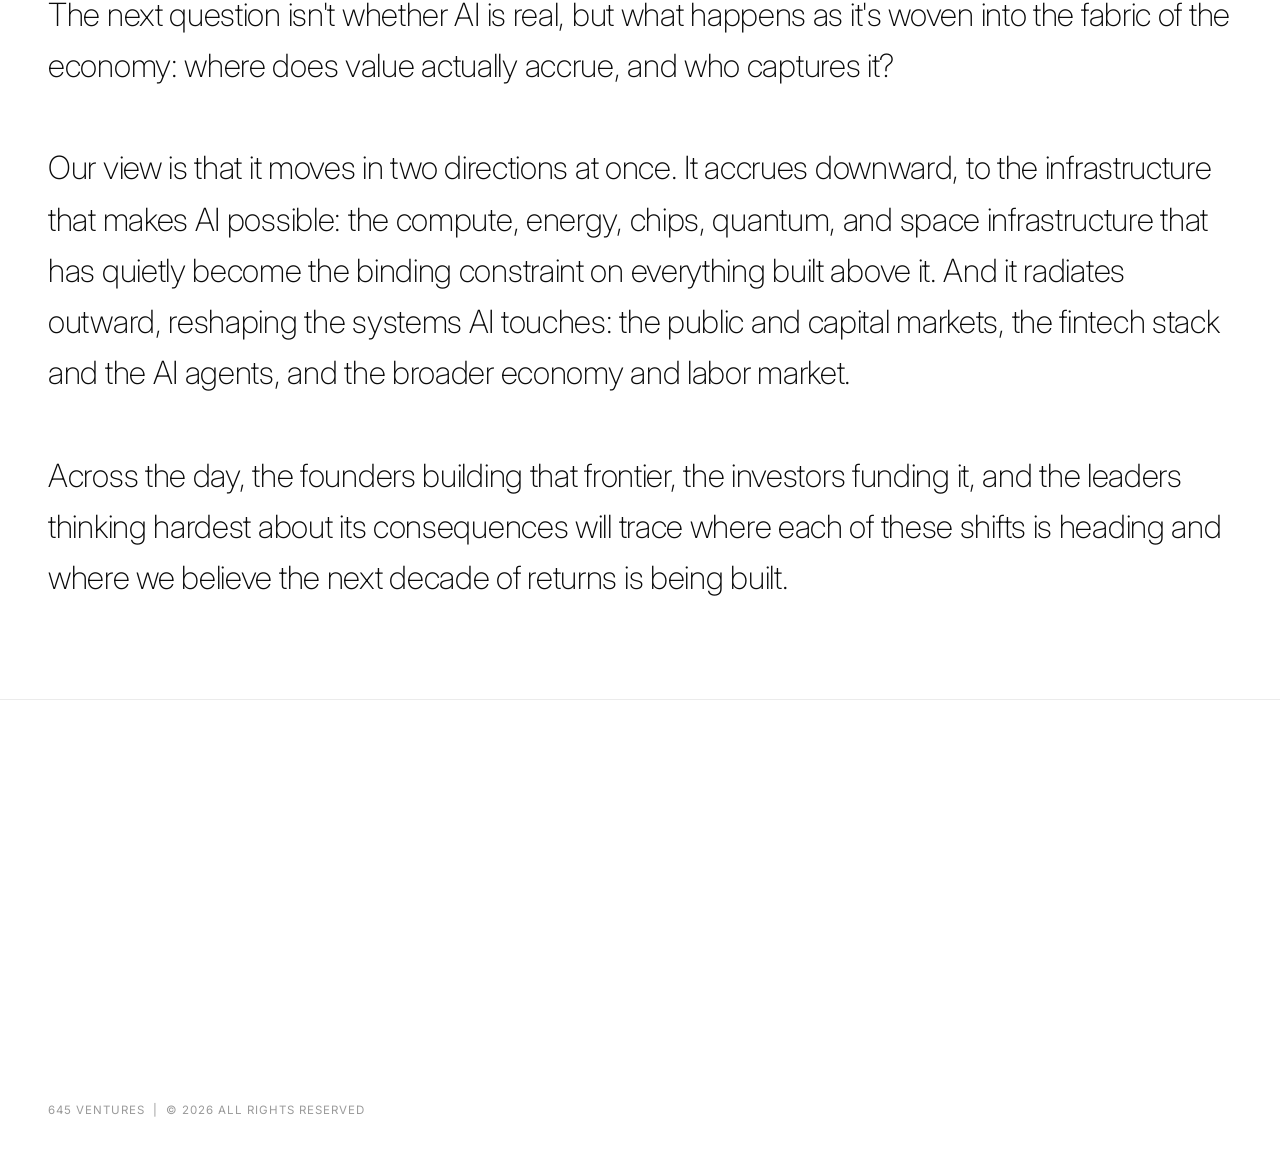
==== commit 068ca6c0: "Add Aaron as Beyond the Model Layer moderator; rename theme heading Adds Aaron Holiday as moderator " ====
--- a/index.html
+++ b/index.html
@@ -136,7 +136,7 @@
   <section id="overview">
     <div class="overview-header">
       <p class="section-label">A few words on</p>
-      <h2 class="overview-heading fit-width">This Year's Theme</h2>
+      <h2 class="overview-heading fit-width">Our Theme</h2>
     </div>
     <p class="overview-desc">
       Most conversations in our industry still live inside the AI hype cycle. This year, we push past it.<br><br>The next question isn't whether AI is real, but what happens as it's woven into the fabric of the economy: where does value actually accrue, and who captures it?<br><br>Our view is that it moves in two directions at once. It accrues downward, to the infrastructure that makes AI possible: the compute, energy, chips, quantum, and space infrastructure that has quietly become the binding constraint on everything built above it. And it radiates outward, reshaping the systems AI touches: the public and capital markets, the fintech stack and the AI agents, and the broader economy and labor market.<br><br>Across the day, the founders building that frontier, the investors funding it, and the leaders thinking hardest about its consequences will trace where each of these shifts is heading and where we believe the next decade of returns is being built.
@@ -151,6 +151,6 @@
   <!-- hideSections: hide entire sections by ID — "overview", "speakers", "location", "schedule" -->
   <!-- hideLpItems: true = filter out schedule items flagged lpOnly:true in scripts.js -->
   <script>window.SITE_CONFIG = { hideSections: [], hideLpItems: true };</script>
-  <script src="scripts.js?v=54"></script>
+  <script src="scripts.js?v=55"></script>
 </body>
 </html>
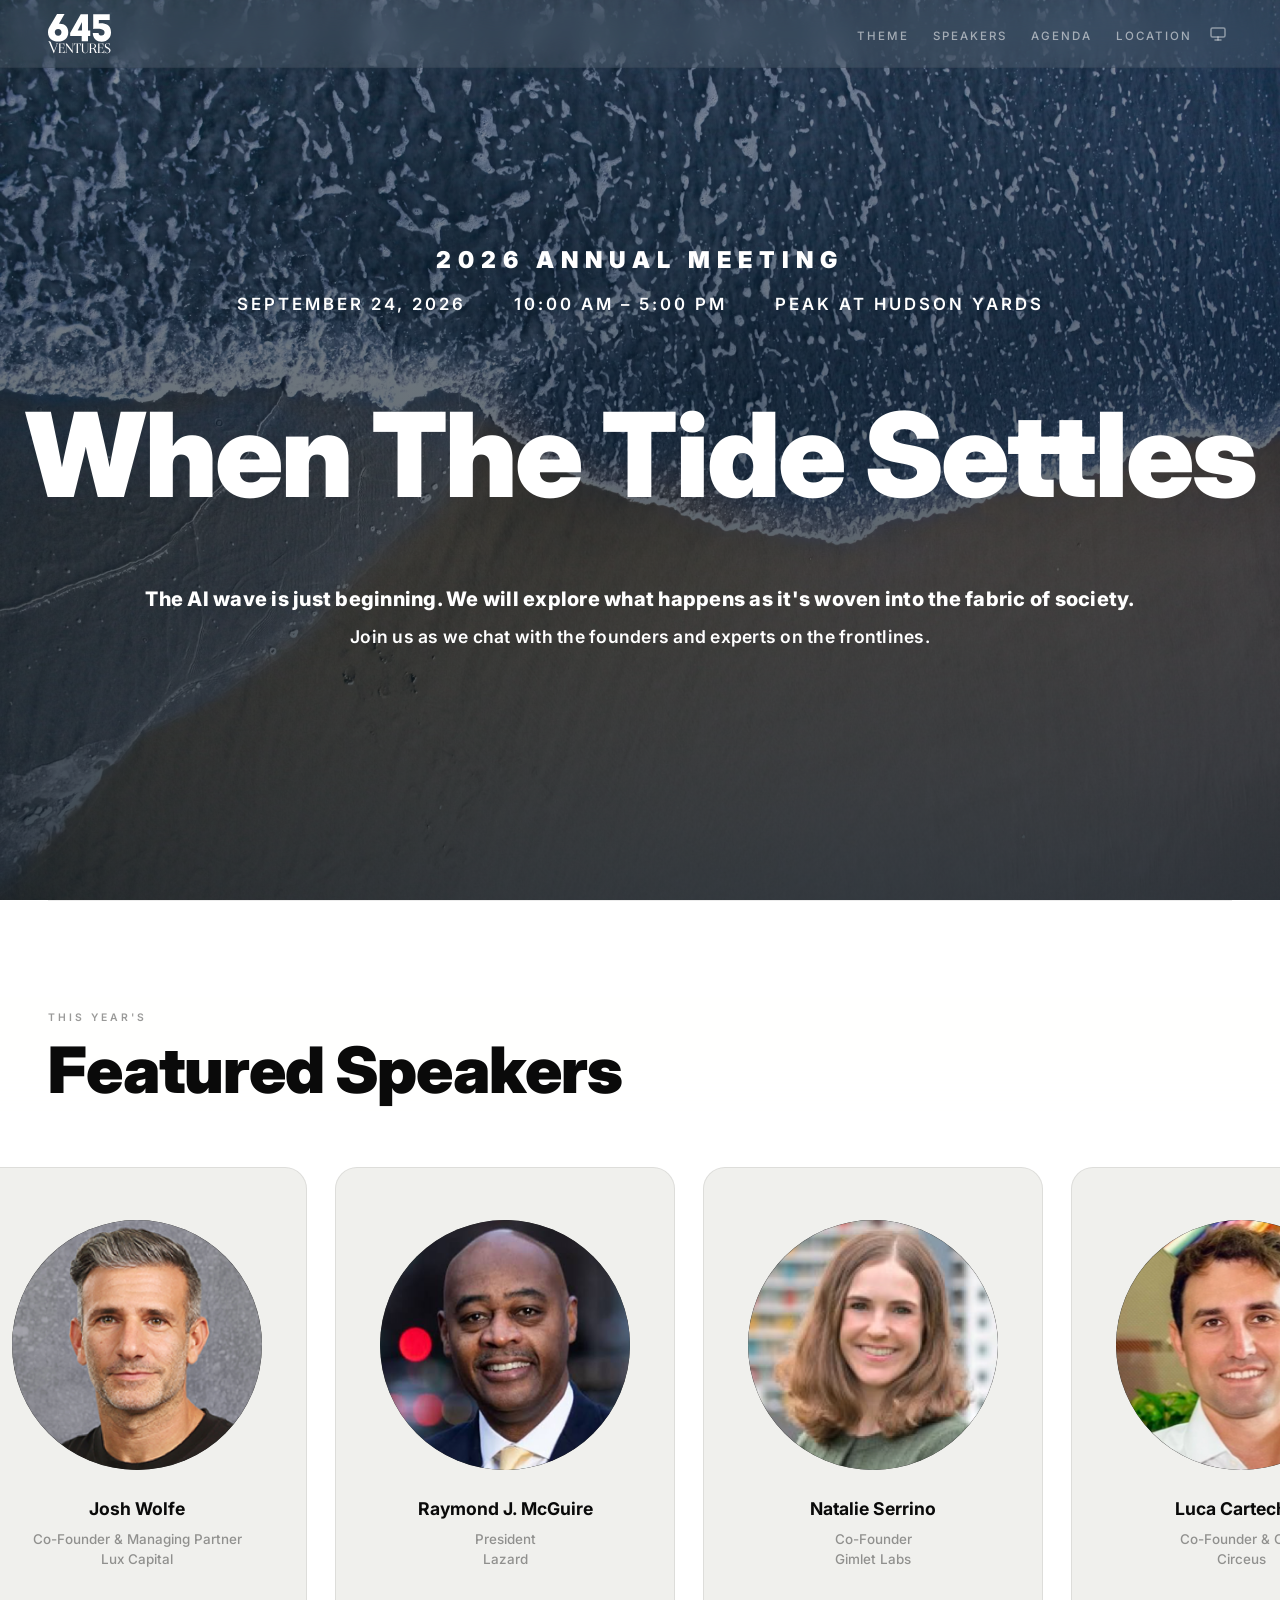
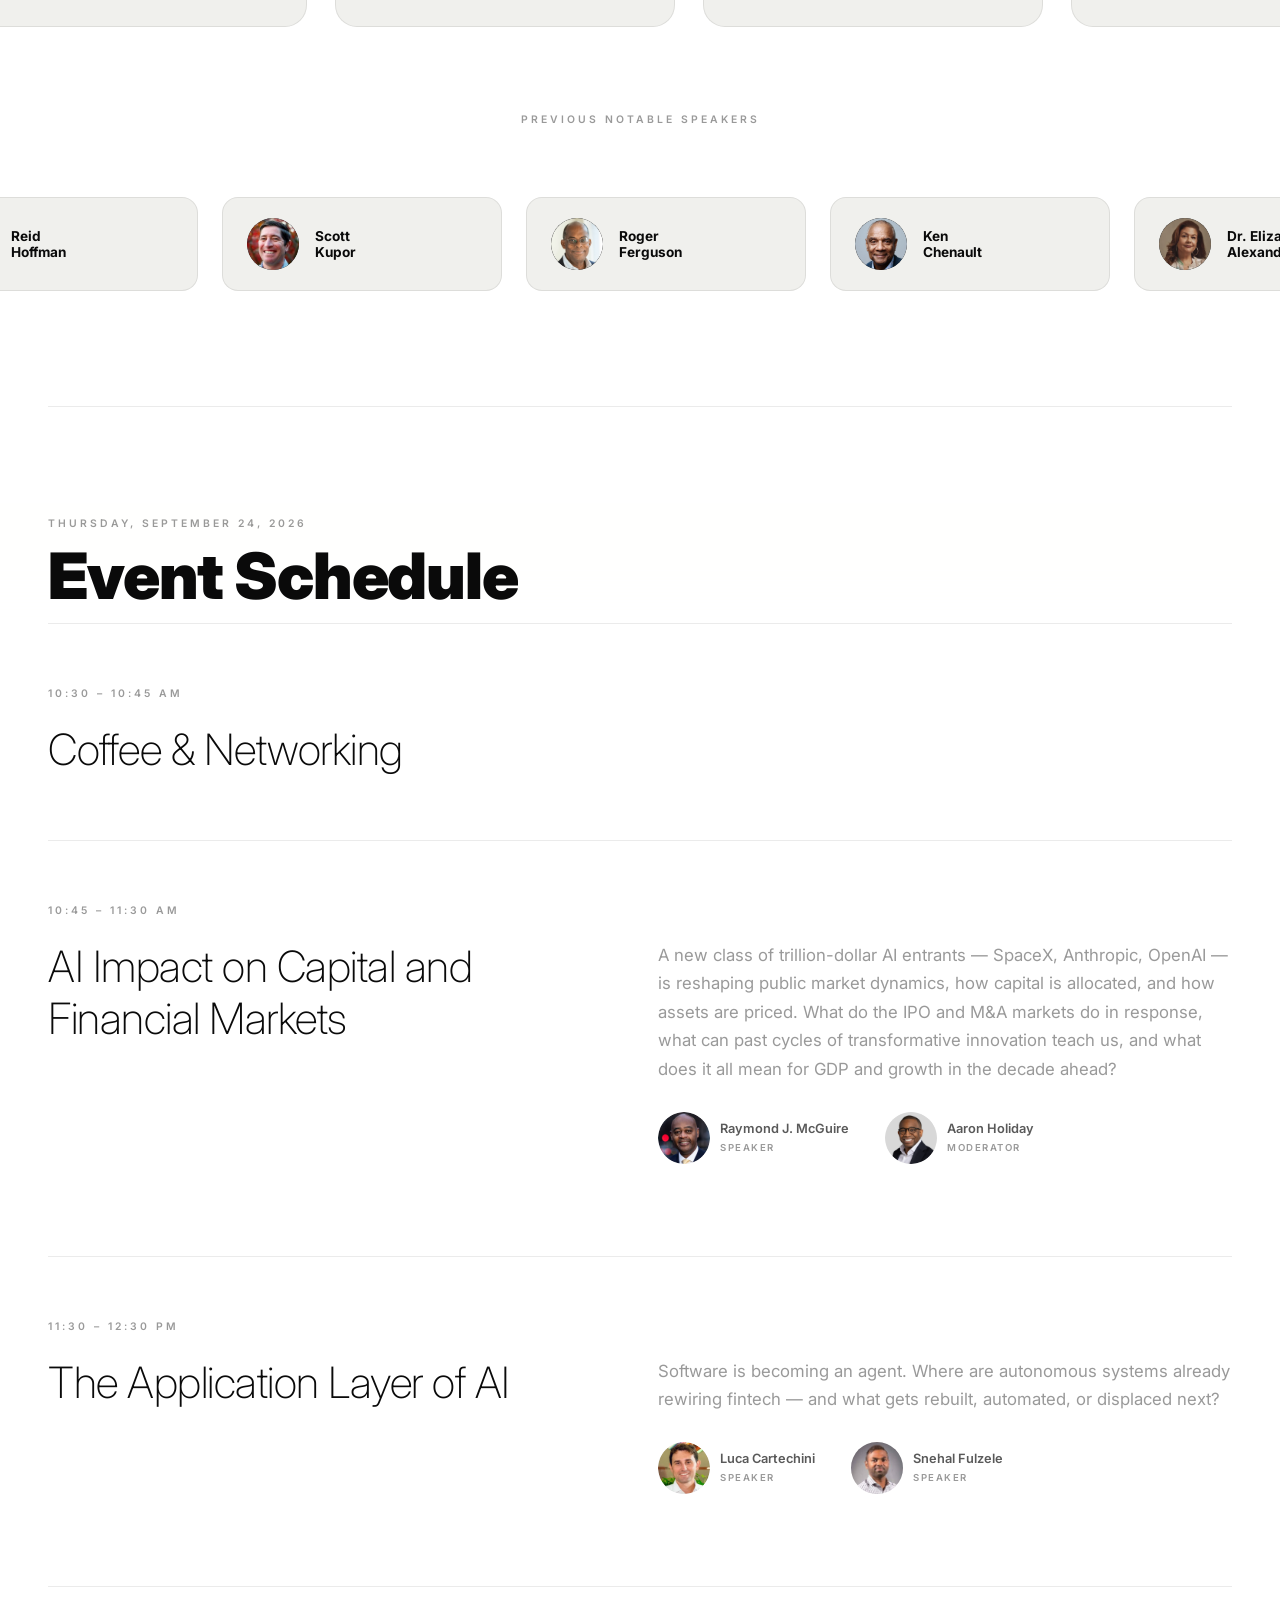
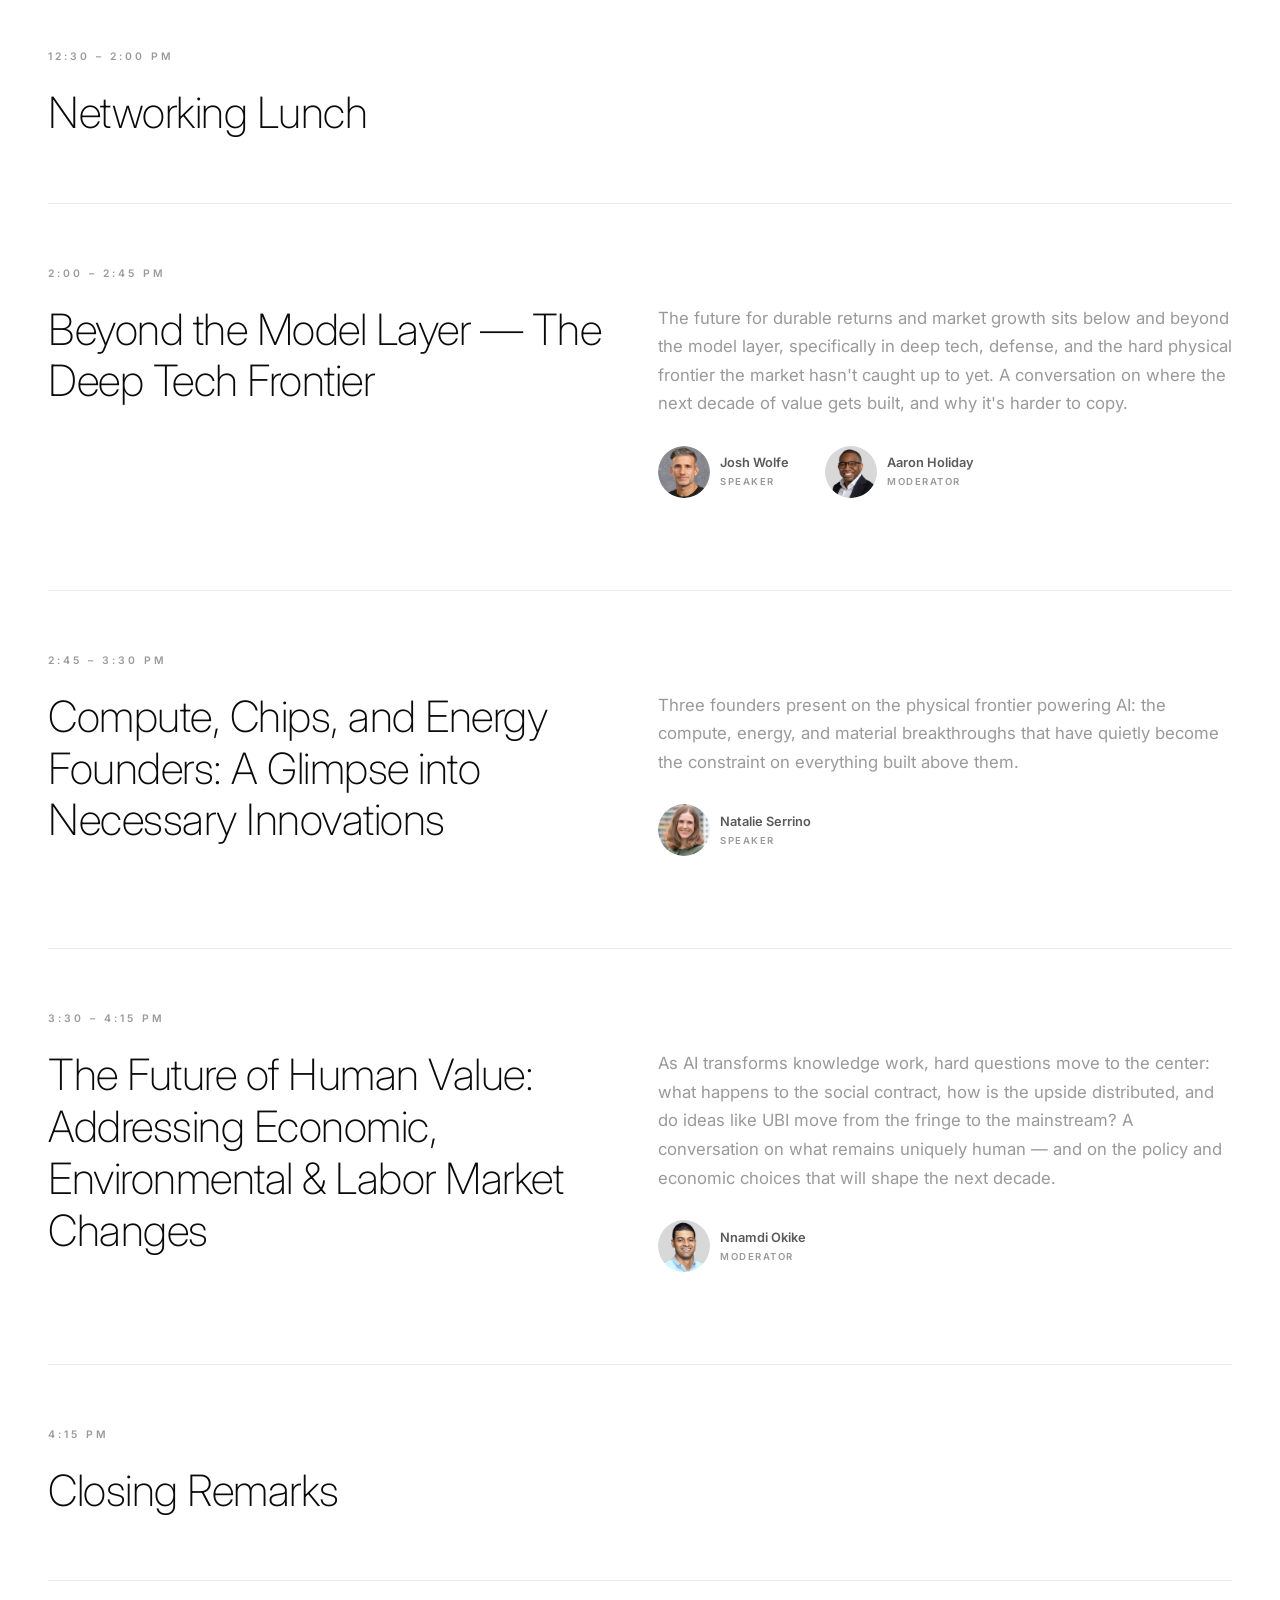
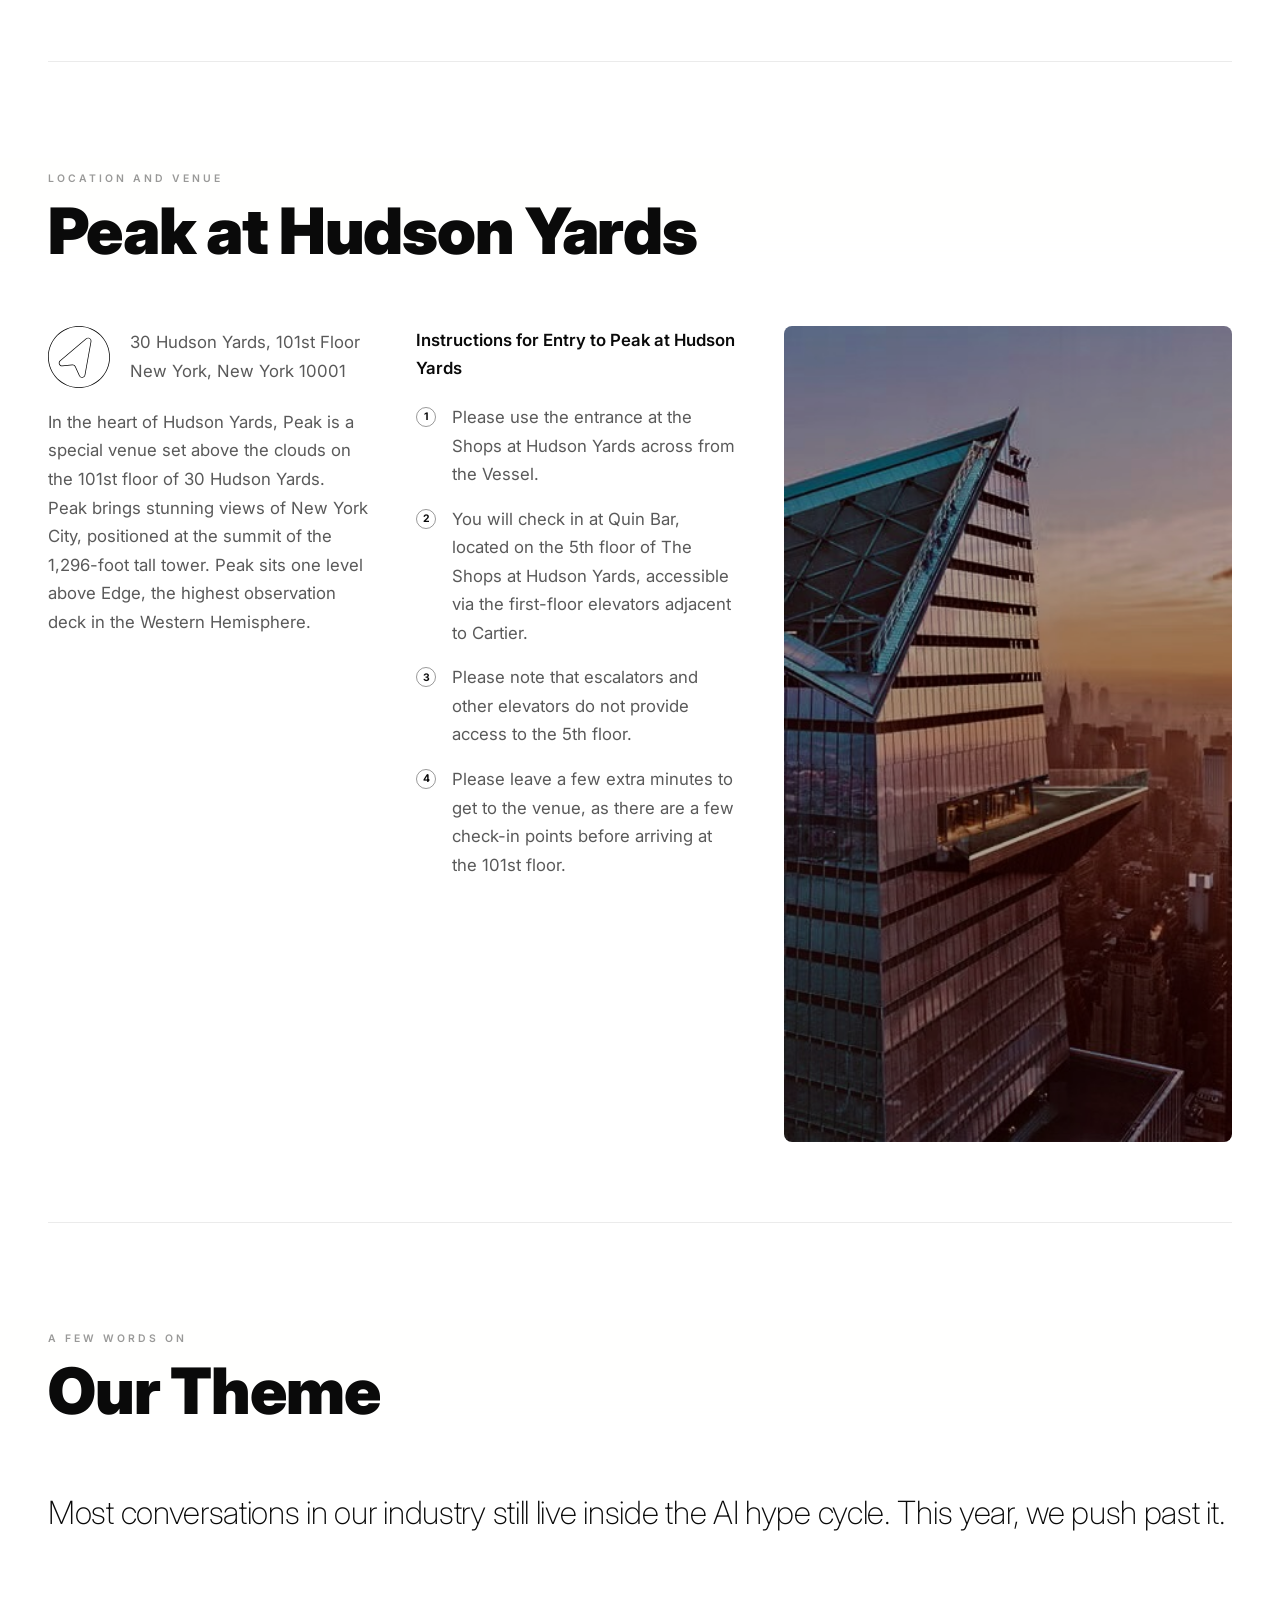
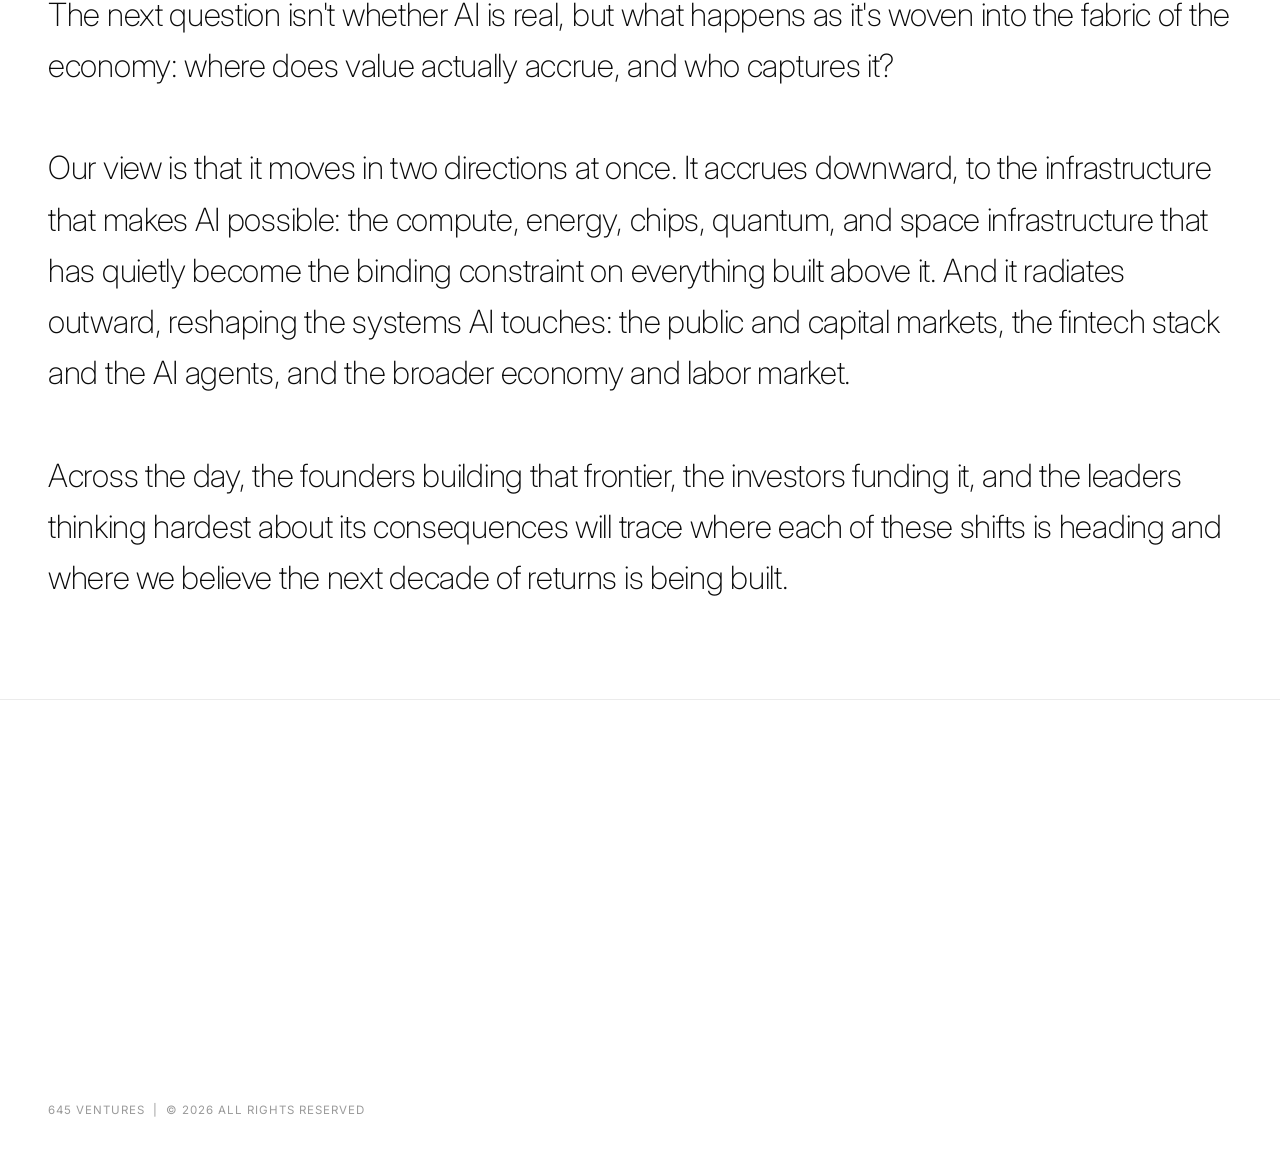
==== commit daa4eda1: "Set general site hero time to 10:00 AM - 5:00 PM Co-Authored-By: Claude Opus 4.8 <noreply@anthropic." ====
--- a/index.html
+++ b/index.html
@@ -57,7 +57,7 @@
   <section id="hero">
     <div class="hero-content">
       <p class="hero-eyebrow">2026 Annual Meeting</p>
-      <p class="hero-meta"><span class="hero-meta-item">September 24, 2026</span><span class="hero-meta-sep">&nbsp;&middot;&nbsp;</span><span class="hero-meta-item">8:30 AM – 5:00 PM</span><span class="hero-meta-sep">&nbsp;&middot;&nbsp;</span><span class="hero-meta-item">Peak at Hudson Yards</span></p>
+      <p class="hero-meta"><span class="hero-meta-item">September 24, 2026</span><span class="hero-meta-sep">&nbsp;&middot;&nbsp;</span><span class="hero-meta-item">10:00 AM – 5:00 PM</span><span class="hero-meta-sep">&nbsp;&middot;&nbsp;</span><span class="hero-meta-item">Peak at Hudson Yards</span></p>
       <h1 class="hero-title fit-width">When The Tide Settles</h1>
       <p class="hero-subtitle"><span class="hero-subtitle-lead">The AI wave is just beginning. We will explore what happens as it's woven into the fabric of society.</span><span class="hero-subtitle-tail">Join us as we chat with the founders and experts on the frontlines.</span></p>
     </div>
